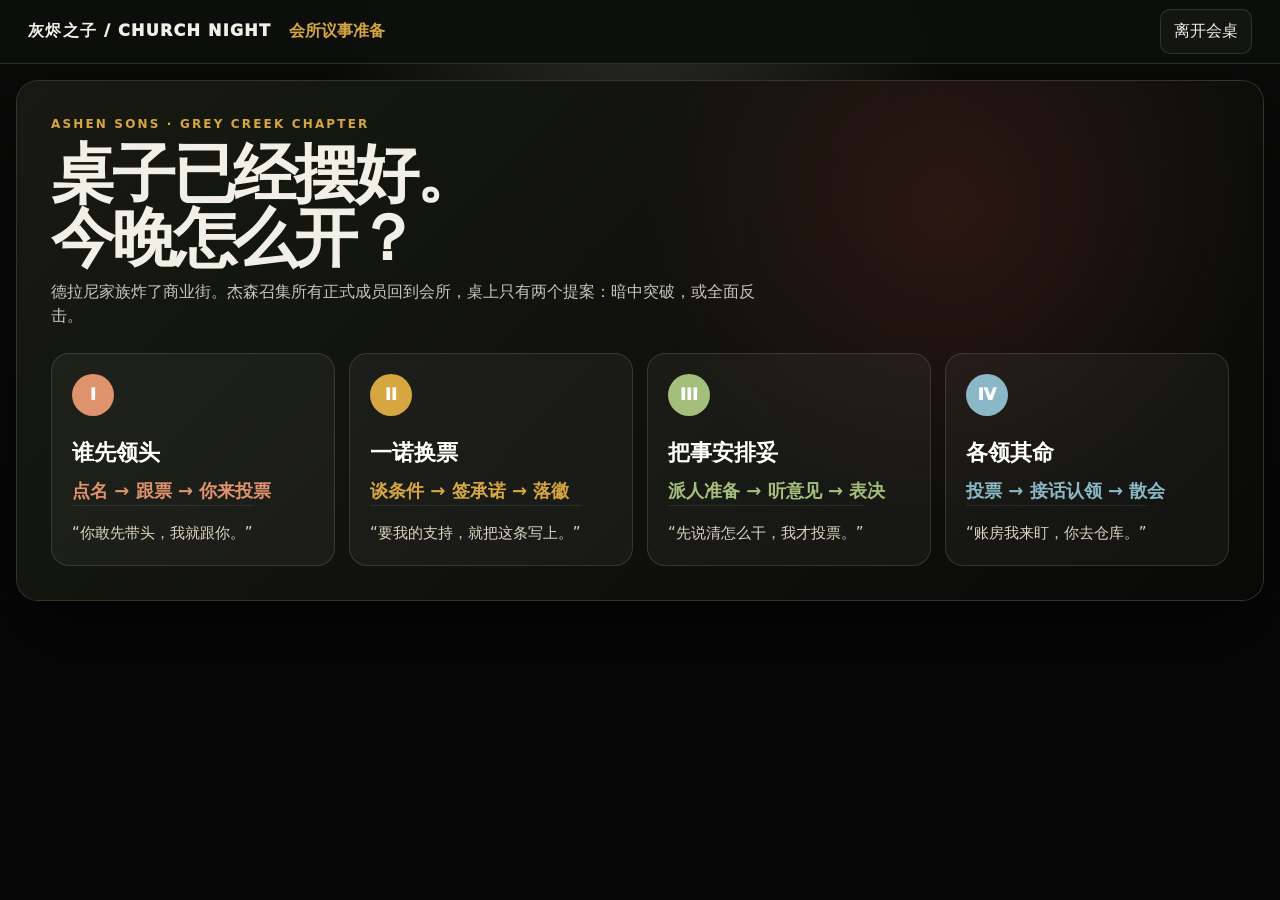
==== playtest/index.html @ 4c7fd43f "feat: council - publish four meeting prototypes with shared task claims" ====
<!doctype html>
<html lang="zh-CN">
<head>
  <meta charset="utf-8">
  <meta name="viewport" content="width=device-width,initial-scale=1">
  <title>灰烬之子 · 会所议事夜</title>
  <meta name="description" content="灰烬之子摩托帮会所议事体验。">
  <link rel="icon" type="image/svg+xml" href="data:image/svg+xml,%3Csvg xmlns='http://www.w3.org/2000/svg' viewBox='0 0 64 64'%3E%3Crect width='64' height='64' rx='14' fill='%2311110f'/%3E%3Cpath d='M14 19h36v8H14zm7 14h22v7H21zm7 12h8v8h-8z' fill='%23d6a641'/%3E%3C/svg%3E">
  <style>
    :root{--bg:#090a09;--panel:#151715;--panel2:#20231f;--line:#ffffff20;--ink:#f2efe6;--muted:#aaa99f;--gold:#d6a641;--red:#b44237;--blue:#3f7791;--purple:#7654c8;--green:#557b56;--paper:#e8deca;--dark:#23251f}
    *{box-sizing:border-box}html,body{height:100%}body{margin:0;background:#060706;color:var(--ink);font:16px/1.55 system-ui,"Microsoft YaHei",sans-serif;overflow:hidden}button{font:inherit}button:focus-visible{outline:3px solid #fff;outline-offset:3px}
    .app{height:100%;display:grid;grid-template-rows:64px 1fr;background:radial-gradient(circle at 50% 20%,#37382c 0,transparent 34%),linear-gradient(#0b0c0a,#050605)}
    header{display:flex;align-items:center;gap:18px;padding:0 28px;border-bottom:1px solid var(--line);background:#0d0f0df5;z-index:5}.brand{font-weight:950;letter-spacing:.08em}.mode-name{color:var(--gold);font-weight:800}.spacer{flex:1}.plain{border:1px solid var(--line);background:#ffffff08;color:var(--ink);padding:9px 13px;border-radius:10px;cursor:pointer}.plain:hover{background:#ffffff12}.keys{font-size:12px;color:var(--muted)}
    main{min-height:0;display:grid;place-items:center;padding:22px}.screen{width:min(1280px,100%);height:min(760px,calc(100vh - 108px));min-height:560px;border:1px solid #ffffff24;border-radius:22px;overflow:hidden;position:relative;background:#11130f;box-shadow:0 30px 90px #000b}
    .menu{height:100%;padding:34px;overflow:auto;background:radial-gradient(circle at 75% 25%,#7a292344,transparent 30%),linear-gradient(135deg,#171912,#090a08)}.menu-head{display:flex;align-items:end;justify-content:space-between;gap:30px;margin-bottom:24px}.eyebrow{color:var(--gold);font-size:12px;font-weight:900;letter-spacing:.18em}.menu h1{font-size:clamp(34px,5vw,68px);line-height:1;margin:8px 0 10px;letter-spacing:-.05em}.menu p{margin:0;color:#c7c4ba;max-width:720px}.source-link{flex:none;color:#ddd3bc;border-bottom:1px solid #ddd3bc;text-decoration:none}
    .mode-grid{display:grid;grid-template-columns:repeat(4,1fr);gap:14px}.mode-card{min-width:0;border:1px solid #ffffff20;background:#ffffff0b;color:#fff;border-radius:18px;padding:20px;text-align:left;cursor:pointer;min-height:310px;display:flex;flex-direction:column;transition:.18s transform,.18s border-color,.18s background}.mode-card:hover{transform:translateY(-5px);border-color:var(--tone);background:#ffffff12}.mode-card .n{width:42px;height:42px;border-radius:50%;display:grid;place-items:center;background:var(--tone);font-weight:950}.mode-card h2{font-size:22px;margin:20px 0 7px}.mode-card .verb{color:var(--tone);font-weight:900;font-size:18px}.mode-card p{font-size:14px;margin:9px 0}.mode-card .ref{margin-top:auto;padding-top:16px;color:#99998f;font-size:12px;border-top:1px solid #ffffff15}.tag{display:inline-block;background:#ffffff12;padding:4px 8px;border-radius:99px;font-size:11px;margin-top:10px}
    .game{height:100%;display:none;position:relative;background:#131511}.game.active{display:grid;grid-template-rows:1fr auto}.stage{position:relative;overflow:hidden;background-image:linear-gradient(#11111133,#080808bb),url("../assets/dobe-council-room-v2-isometric.png");background-size:cover;background-position:center 48%}.stage:before{content:"";position:absolute;inset:0;background:linear-gradient(180deg,#08100fb8 0,transparent 22%,transparent 76%,#080a08aa 100%);pointer-events:none}.room-title{position:absolute;top:22px;left:26px;z-index:4;background:#121511e8;border:1px solid #ffffff27;border-radius:12px;padding:10px 14px;box-shadow:0 8px 24px #0006}.room-title b{display:block;font-size:18px}.room-title small{color:#c8c4b7}.progress{position:absolute;top:30px;right:30px;display:flex;gap:6px;z-index:4}.dot{width:24px;height:4px;border-radius:9px;background:#ffffff55}.dot.on{background:var(--gold)}
    .vote-hud{position:absolute;z-index:4;inset:96px 22px auto;display:flex;justify-content:space-between;pointer-events:none}.vote-side{width:215px;background:#101310e8;border:1px solid #ffffff28;border-radius:13px;padding:11px 13px;box-shadow:0 8px 28px #0006}.vote-side.a{border-left:5px solid var(--red)}.vote-side.b{border-right:5px solid var(--blue);text-align:right}.vote-side b{display:block}.vote-side small{color:#c2beb1}.vote-count{font-size:25px;font-weight:950}.a .vote-count{color:#ec7468}.b .vote-count{color:#75b2cf}
    .portrait{background-image:url("../assets/dobe-council-portraits-v1.png")!important;background-size:400% 200%!important;background-repeat:no-repeat!important;background-color:#292a26!important}.p0{background-position:0% 0%!important}.p1{background-position:33.333% 0%!important}.p2{background-position:66.667% 0%!important}.p3{background-position:100% 0%!important}.p4{background-position:0% 100%!important}.p5{background-position:33.333% 100%!important}.p6{background-position:66.667% 100%!important}.p7{background-position:100% 100%!important}
    .seat-layer{position:absolute;z-index:3;inset:0}.seat{--ring:#e7d6b7;position:absolute;left:var(--x);top:var(--y);transform:translate(-50%,-50%);text-align:center;transition:.28s;filter:drop-shadow(0 4px 5px #000a)}.seat .avatar{width:50px;height:50px;border-radius:50%;margin:auto;border:3px solid var(--ring);box-shadow:inset 0 0 0 1px #fff3}.seat b{display:block;margin-top:3px;background:#111d;color:#fff;border-radius:7px;padding:1px 7px;font-size:11px;white-space:nowrap}.seat-vote{position:absolute;right:-9px;top:-7px;min-width:26px;height:26px;border-radius:50%;display:none;place-items:center;color:#fff;font-weight:950;font-size:12px;border:2px solid #eee;box-shadow:0 4px 10px #000b}.seat.vote-a{--ring:#ed6458}.seat.vote-b{--ring:#61a5c3}.seat.vote-a .seat-vote,.seat.vote-b .seat-vote{display:grid}.seat.vote-a .seat-vote{background:#a83b34}.seat.vote-b .seat-vote{background:#316c87}.seat.swing{--ring:#e2b43f}.seat.player{--ring:#fff}.seat.player .avatar{box-shadow:0 0 0 2px var(--gold)}.seat.active{z-index:9;transform:translate(-50%,-50%) scale(1.12);filter:drop-shadow(0 0 12px var(--gold))}.seat.changed{animation:pulse .55s ease}@keyframes pulse{50%{transform:translate(-50%,-50%) scale(1.25)}}
    .speech-bubble{--tail-x:50%;position:absolute;z-index:8;left:50%;top:22%;transform:translate(-50%,-100%);width:min(360px,34vw);background:#fff;color:#222;border:2px solid #24241f;border-radius:15px;padding:12px 14px;box-shadow:0 10px 28px #0008;transition:.2s left,.2s top;pointer-events:none}.speech-bubble:after{content:"";position:absolute;left:var(--tail-x);bottom:-11px;width:18px;height:18px;background:#fff;border-right:2px solid #24241f;border-bottom:2px solid #24241f;transform:translateX(-50%) rotate(45deg)}.speech-bubble strong{display:flex;align-items:center;color:#9b352d}.speech-bubble p{margin:3px 0 0;font-size:15px;line-height:1.42}.speech-bubble .mini{display:inline-block;width:30px;height:30px;margin-right:7px;border:2px solid #342e25;border-radius:50%;flex:none}
    .dialogue{position:relative;z-index:10;background:#0a0b0af2;border-top:1px solid #ffffff2b;padding:18px 90px 19px 88px;min-height:124px}.dialogue-avatar{position:absolute;left:24px;top:17px;width:52px;height:52px;border-radius:50%;border:3px solid var(--gold)}.speaker{color:var(--gold);font-weight:950;margin-bottom:3px}.line{font-size:18px;min-height:30px;max-width:980px}.continue{position:absolute;right:24px;bottom:18px;border:0;background:var(--gold);color:#171813;font-weight:950;border-radius:10px;padding:10px 18px;cursor:pointer}.continue:hover{filter:brightness(1.12)}
    .ballot-board{position:absolute;z-index:7;left:50%;top:49%;transform:translate(-50%,-50%);width:min(560px,52vw);padding:14px 16px;border:1px solid #c6a96c88;border-radius:16px;background:#11140ff0;box-shadow:0 18px 55px #000b;display:none}.ballot-board.show{display:block}.ballot-title{display:flex;justify-content:space-between;gap:16px;align-items:center;margin-bottom:10px}.ballot-title small{display:block;color:#c7bc9f}.ballot-title b{display:block}.live-score{font-size:26px;font-weight:950;white-space:nowrap}.live-score .sa{color:#ed6458}.live-score .sb{color:#68aac7}.ballot-strip{display:grid;grid-template-columns:repeat(7,1fr);gap:7px}.ballot-token{opacity:.28;text-align:center;transition:.28s}.ballot-token.cast{opacity:1;transform:translateY(-3px)}.ballot-token .face{width:38px;height:38px;border-radius:50%;margin:auto;border:2px solid #8b8a81}.ballot-token.cast.a .face{border-color:#ed6458}.ballot-token.cast.b .face{border-color:#61a5c3}.ballot-token b{display:block;font-size:10px;margin-top:2px}.ballot-token i{display:inline-block;font-style:normal;font-weight:950;font-size:11px;padding:0 6px;border-radius:8px;background:#333}.ballot-token.a i{background:#8d332e}.ballot-token.b i{background:#2d6078}.ballot-note{text-align:center;color:#d7cfbc;font-size:13px;margin-top:8px;min-height:20px}
    .choice-layer{position:absolute;z-index:6;inset:0;display:none;place-items:center;background:#060806ad;backdrop-filter:blur(5px);padding:24px}.choice-layer.show{display:grid}.choice-panel{width:min(920px,100%);background:#171a17;border:1px solid #ffffff28;border-radius:20px;padding:24px;box-shadow:0 30px 80px #000}.choice-panel h2{margin:0;font-size:26px}.choice-panel>p{color:#bbb8ae;margin:6px 0 18px}.choices{display:grid;grid-template-columns:1fr 1fr;gap:12px}.choice{background:#ffffff09;color:#fff;border:1px solid #ffffff20;border-radius:15px;padding:18px;text-align:left;cursor:pointer;min-height:116px}.choice:hover{border-color:var(--tone);background:#ffffff11}.choice b{display:block;color:var(--tone);font-size:20px;margin-bottom:4px}.choice span{font-size:13px;color:#bdb9ae}.choice em{display:block;font-style:normal;font-size:12px;color:#777d75;margin-top:8px}.choice.full{grid-column:1/-1}.ballot{margin:14px 0;display:grid;grid-template-columns:1fr 1fr;gap:10px}.ballot>div{padding:12px;border-radius:12px;background:#ffffff08}.result{display:none}.result.show{display:block}.result h2{font-size:36px;margin:0 0 4px}.result .route{font-size:20px;color:var(--gold);font-weight:900}.result .why{background:#ffffff09;border-left:4px solid var(--gold);padding:13px;margin:16px 0}.actions{display:flex;gap:10px;flex-wrap:wrap}.primary{border:0;background:var(--gold);color:#171813;font-weight:950;padding:12px 18px;border-radius:11px;cursor:pointer}.secondary{border:1px solid #ffffff30;background:transparent;color:#fff;padding:12px 18px;border-radius:11px;cursor:pointer}
    .whisper{position:absolute;z-index:8;right:7%;bottom:24px;width:min(420px,42%);background:#ece3cf;color:#272820;border-radius:14px 14px 2px 14px;padding:15px 17px;box-shadow:0 18px 40px #0008;display:none}.whisper.show{display:block;animation:rise .28s ease}.whisper b{color:#9a312a}.whisper small{display:block;color:#6f6b61;margin-top:4px}@keyframes rise{from{opacity:0;transform:translateY(12px)}}
    .flow-label{position:absolute;z-index:4;left:26px;bottom:18px;color:#fff;background:#101310d8;border-radius:8px;padding:5px 9px;font-size:12px}
    .script-modal{position:absolute;z-index:20;inset:0;background:#000c;display:none;place-items:center;padding:28px}.script-modal.show{display:grid}.script-card{position:relative;background:#fff;color:#222;border-radius:16px;padding:14px;max-width:min(920px,94vw);max-height:88vh}.script-card img{display:block;max-height:80vh}.close{position:absolute;right:-12px;top:-12px;border:0;width:36px;height:36px;border-radius:50%;background:var(--gold);font-weight:950;cursor:pointer}
    @media(max-width:900px){body{overflow:auto}.app{height:auto;min-height:100%}header{padding:0 14px}.keys{display:none}main{padding:10px}.screen{height:auto;min-height:calc(100vh - 84px)}.menu{padding:22px}.menu-head{display:block}.source-link{display:inline-block;margin-top:12px}.mode-grid{grid-template-columns:1fr 1fr}.game.active{min-height:820px}.stage{min-height:650px}.speech-bubble{width:min(320px,48vw)}.dialogue{min-height:150px}.line{font-size:17px}.whisper{right:4%;width:72%;bottom:24px}.choices{grid-template-columns:1fr}.choice.full{grid-column:auto}}
    @media(max-width:560px){.mode-grid{grid-template-columns:1fr}.mode-card{min-height:230px}.mode-name{display:none}.stage{background-position:center}.vote-hud{inset:82px 8px auto}.vote-side{width:145px;padding:8px}.vote-side small{display:none}.seat .avatar{width:38px;height:38px}.seat b{font-size:10px}.speech-bubble{width:70vw}.room-title{left:8px;top:8px}.progress{right:10px;top:18px}.dialogue{padding:15px 68px 15px 66px}.dialogue-avatar{left:12px}.continue{right:10px;bottom:12px}.choice-panel{padding:18px}.choice{min-height:auto}}
  </style>
  <link rel="stylesheet" href="council-v4.css">
  <link rel="stylesheet" href="vote-views.css">
  <link rel="stylesheet" href="council-four.css">
  <link rel="stylesheet" href="council-guide.css">
  <link rel="stylesheet" href="council-readability.css?v=534">
</head>
<body>
<div class="app">
  <header><div class="brand">灰烬之子 / CHURCH NIGHT</div><div class="mode-name" id="headerMode">会所议事准备</div><div class="spacer"></div><span class="keys">Enter / Space 继续 · 点击桌面作出选择</span><button class="plain" id="menuBtn">离开会桌</button></header>
  <main><div class="screen">
    <section class="menu" id="menu">
      <div class="menu-head"><div><div class="eyebrow">ASHEN SONS · GREY CREEK CHAPTER</div><h1>桌子已经摆好。<br>今晚怎么开？</h1><p>德拉尼家族炸了商业街。杰森召集所有正式成员回到会所，桌上只有两个提案：暗中突破，或全面反击。</p></div></div>
      <div class="mode-grid">
        <button class="mode-card" style="--tone:#de936d" data-mode="call"><span class="n">I</span><h2>谁先领头</h2><div class="verb">点名 → 跟票 → 你来投票</div><p>先请谁领队，会带动两位犹豫的兄弟。三票落下之后，你再投自己的票。</p><span class="tag">一条线，两边争四票</span><div class="ref">“你敢先带头，我就跟你。”</div></button>
        <button class="mode-card" style="--tone:#d6a641" data-mode="sway"><span class="n">II</span><h2>一诺换票</h2><div class="verb">谈条件 → 签承诺 → 落徽</div><p>科尔愿意改口，但要你答应镇里不动炸药。不要这一票，也能坚持原来的主张。</p><span class="tag">一张承诺，两边帮徽</span><div class="ref">“要我的支持，就把这条写上。”</div></button>
        <button class="mode-card" style="--tone:#a4be7b" data-mode="amend"><span class="n">III</span><h2>把事安排妥</h2><div class="verb">派人准备 → 听意见 → 表决</div><p>疏散、摸路、接应，只有两组人。每个兄弟在意的事不同，没准备的风险由执行者承担。</p><span class="tag">行动纸与六人的意见</span><div class="ref">“先说清怎么干，我才投票。”</div></button>
        <button class="mode-card" style="--tone:#8bb8c7" data-mode="draft"><span class="n">IV</span><h2>各领其命</h2><div class="verb">投票 → 接话认领 → 散会</div><p>方向定下来，兄弟提出两件差事。你接话认领一件，他接下另一件，各自的名字落在行动纸上。</p><span class="tag">方向大家定，你决定自己做什么</span><div class="ref">“账房我来盯，你去仓库。”</div></button>
      </div>
    </section>

    <section class="game" id="game">
      <div class="stage">
        <div class="room-title"><b>灰烬之子 · 帮派议会</b><small>议题：反击德拉尼家族</small></div><div class="progress" id="progress"></div>
        <div class="vote-hud">
          <div class="vote-side a"><b>暗中突破</b><small>等机会，切断后路</small><div class="vote-count" id="countA">—</div></div>
          <div class="vote-side b"><b>全面反击</b><small>现在出击，正面摧毁</small><div class="vote-count" id="countB">—</div></div>
        </div>
        <div class="seat-layer" id="seatLayer">
          <div class="seat" data-who="杰森" style="--x:51%;--y:23%"><div class="avatar portrait p0"></div><span class="seat-vote"></span><b>杰森 · 会长</b></div>
          <div class="seat" data-who="伊摩" style="--x:39%;--y:39%"><div class="avatar portrait p1"></div><span class="seat-vote"></span><b>伊摩</b></div>
          <div class="seat" data-who="卡莱布" style="--x:35%;--y:53%"><div class="avatar portrait p2"></div><span class="seat-vote"></span><b>卡莱布</b></div>
          <div class="seat" data-who="科尔" style="--x:39%;--y:66%"><div class="avatar portrait p3"></div><span class="seat-vote"></span><b>科尔</b></div>
          <div class="seat" data-who="博姆" style="--x:61%;--y:39%"><div class="avatar portrait p4"></div><span class="seat-vote"></span><b>博姆</b></div>
          <div class="seat" data-who="小八" style="--x:66%;--y:53%"><div class="avatar portrait p5"></div><span class="seat-vote"></span><b>小八</b></div>
          <div class="seat" data-who="瑞秋" style="--x:61%;--y:66%"><div class="avatar portrait p6"></div><span class="seat-vote"></span><b>瑞秋</b></div>
          <div class="seat player" data-who="你" style="--x:50%;--y:79%"><div class="avatar portrait p7"></div><span class="seat-vote"></span><b>你 · 新人</b></div>
        </div>
        <div class="speech-bubble" id="speechBubble"><strong><span class="mini portrait p0" id="bubbleAvatar"></span><span id="bubbleName">杰森</span></strong><p id="bubbleText"></p></div>
        <div class="whisper" id="whisper"><b>杰森</b>：小子，这是你第一次在桌边落徽。选哪边都行——但别藏着。</div>
        <div class="ballot-board" id="ballotBoard"><div class="ballot-title"><div><small>杰森正在逐席点名</small><b id="ballotTurn">唱票开始</b></div><div class="live-score"><span class="sa" id="liveA">0</span> : <span class="sb" id="liveB">0</span></div></div><div class="ballot-strip" id="ballotStrip"></div><div class="ballot-note" id="ballotNote">帮徽还没有落桌。</div></div>
        <div class="flow-label" id="flowLabel"></div>
        <div class="choice-layer" id="choiceLayer"><div class="choice-panel" id="choicePanel"></div></div>
      </div>
      <div class="dialogue"><div class="dialogue-avatar portrait p0" id="dialogueAvatar"></div><div class="speaker" id="speaker">杰森</div><div class="line" id="line"></div><button class="continue" id="continueBtn">继续 ↵</button></div>
    </section>

  </div></main>
</div>
<script src="council-identity.js?v=533"></script>
<script src="council-model.js"></script>
<script src="vote-views-four.js?v=532"></script>
<script src="council-guide.js?v=534"></script>
<script src="council-v4.js?v=534"></script>
</body>
</html>
---- playtest/council-v4.css ----
/* Existing isometric room, leather/wood palette and character atlas retained. */
.mode-grid{grid-template-columns:repeat(3,minmax(0,1fr))}.mode-card .ref{color:#d1cbbd}.mode-card{min-height:290px}
.choice-layer{z-index:11;background:#06080638;backdrop-filter:none;align-items:center;padding:18px}
.choice-panel{max-height:100%;overflow:auto;background:#161b17f5;padding:22px;border-color:#a78c5877}
.panel-open .speech-bubble{visibility:hidden}.panel-open .seat.active{z-index:3}.choice b{color:#e4bd69}.choice span,.choice em{color:#d1cbbd}.choice em{font-size:13px}
.face{display:inline-block;width:42px;height:42px;border-radius:50%;border:2px solid #e4cf9f;flex:none}
.pledges{display:grid;grid-template-columns:repeat(6,1fr);gap:8px;margin:16px 0 8px}.pledge{display:flex;flex-direction:column;align-items:center;gap:3px;border-bottom:3px solid #a84a40;padding:7px 2px;background:#ffffff08}.pledge.b{border-color:#68aac7}.pledge small{font-size:11px;color:#ddd8ca}.pledge em{color:#e6bc60;font-size:11px}
.score-note{color:#e7c37d!important;font-weight:700}.contract{padding:10px 12px;border:1px solid #bd9b52;background:#40371e;color:#f4e5bb!important}.negotiation{display:grid;grid-template-columns:1fr 1fr;gap:20px;align-items:center}.negotiation .face{vertical-align:middle;margin-right:10px}.offer-head{display:flex;align-items:center;gap:12px;margin:12px 0}
.job-folders{display:grid;grid-template-columns:1fr 1fr;gap:18px;margin-top:18px}.folder{color:#282820;background:#e7dcc3;border:2px solid #bda779;padding:22px;text-align:left;cursor:pointer;box-shadow:5px 6px 0 #0005;transform:rotate(-1deg)}.folder:nth-child(2){transform:rotate(1deg)}.folder:hover{background:#f4e9d0;border-color:#f0bb49}.folder h3{font:700 26px Georgia,"Microsoft YaHei",serif;margin:6px 0 12px}.folder small{letter-spacing:.08em}.folder p{font-size:14px;line-height:1.6}.folder dl{display:grid;grid-template-columns:auto 1fr;gap:8px;font-size:13px;border-top:1px solid #99896b;padding-top:10px}.folder dd{margin:0}.folder strong{display:block;margin-top:12px;color:#7b3026}
.radio{padding:10px 0;color:#e1c78e;font-size:14px}.warehouse-map,.street-map,.factory-map,.road-map{position:relative;border:1px solid #b5a27c;background:#d9cbae;color:#252820;margin:10px 0 16px;min-height:170px;padding:15px}
.crates{display:flex;gap:16px;justify-content:center;margin:30px 0 16px}.crate{min-height:70px;flex:1;max-width:170px;background:repeating-linear-gradient(0deg,#9c7045 0 18px,#87603e 18px 20px);color:white;border:3px solid #634a30;cursor:pointer;font-weight:800}.crate:disabled{background:#68735e;color:white;opacity:1}.patrol{background:#8e3026;color:#fff;padding:6px;text-align:center}.patrol.away{background:#3e6548}.safe-zone{text-align:center;border-top:2px dashed #666b54;padding-top:8px}
.street-map{background:repeating-linear-gradient(90deg,#665f50 0 80px,#817863 80px 84px);color:white;height:180px;border-bottom:20px solid #373e36}.tracker,.target{position:absolute;top:35px;background:#325b62;border:2px solid #e4d0a6;border-radius:50%;width:48px;height:48px;display:grid;place-items:center;left:12%;font-size:13px}.target{background:#8d473a}.distance{position:absolute;bottom:12px;left:0;right:0;text-align:center;font-size:28px;font-weight:900}
.road-map{display:grid;grid-template-columns:repeat(3,1fr);gap:10px;background:#242823}.lane{display:flex;flex-direction:column;justify-content:space-between;min-height:170px;padding:16px 6px;background:#484c42;border:2px dashed #ccb985;color:#fff;cursor:pointer}.lane span{background:#75372d;padding:6px}.lane.open span{background:#3f6950}.lane b{font-size:22px}.lane:hover{outline:2px solid #e6c56f}
.factory-map{display:flex;flex-direction:column;justify-content:space-between;gap:45px;background:#777361}.enemy{align-self:center;background:#3f6850;padding:10px 24px;color:white;font-weight:800}.enemy.firing{background:#933a2a}.barricade{padding:14px;background:repeating-linear-gradient(45deg,#494c41 0 12px,#565b49 12px 24px);color:#fff;text-align:center}.report-ledger{display:grid;grid-template-columns:auto 1fr;gap:10px;padding:18px;margin:18px 0;background:#e8ddc4;color:#292c24}.report-ledger b{justify-self:end}
.in-action .seat-layer,.in-action .vote-hud,.in-action .speech-bubble,.in-action .room-title{visibility:hidden}.in-action .choice-layer{background:#0b0d09aa}.actions button{min-height:44px}button:disabled{opacity:.5;cursor:not-allowed}.dialogue{padding-bottom:24px}.dialogue [hidden]{display:none}
@media(max-width:900px){.screen{height:auto}.mode-grid{grid-template-columns:1fr}.mode-card{min-height:190px}.game.active{min-height:860px;grid-template-rows:minmax(650px,1fr) auto}.choice-panel{padding:16px}.stage{min-height:650px}.negotiation{grid-template-columns:1fr;gap:10px}.pledges{gap:4px}.face{width:34px;height:34px}.job-folders{gap:10px}.folder{padding:14px}.folder h3{font-size:21px}.line{font-size:16px}}
@media(max-width:560px){.job-folders{grid-template-columns:1fr}.folder{transform:none!important}.folder h3{margin:0;font-size:21px}.folder p{margin:6px 0}.folder dl{margin:6px 0}.choice-panel h2{font-size:22px}.choice-layer{padding:8px}.pledges{grid-template-columns:repeat(3,1fr)}.pledge .face{width:30px;height:30px}.pledge{padding:3px}.choice{padding:12px}.negotiation .actions{flex-direction:column}.dialogue{min-height:150px;padding-right:14px;padding-bottom:56px}.street-map,.factory-map,.warehouse-map{min-height:160px}.screen{border-radius:12px}.report-ledger{grid-template-columns:1fr}.report-ledger b{justify-self:start}}
.in-action .seat-layer{display:none}
@media(prefers-reduced-motion:reduce){*,*:before,*:after{animation:none!important;transition:none!important}}
---- playtest/vote-views.css ----
/* Scene and interaction occupy separate grid rows: no modal over the room. */
body{overflow:auto}.app{height:auto;min-height:100vh}main{align-items:start;padding:16px}.screen{height:auto;min-height:0;width:min(1320px,100%)}
.game.active{display:grid;grid-template-rows:auto auto auto auto auto;min-height:0}
.stage{height:clamp(360px,49vh,540px);min-height:0;background-image:linear-gradient(#11111108,#08080828),url('../assets/dobe-council-room-v2-isometric.png');background-position:center 48%}
.stage:before{background:linear-gradient(180deg,#08100f44,transparent 16%,transparent 90%,#080a0833)}
.vote-hud,.ballot-board,.ballot-board.show,.flow-label{display:none}
.room-title{top:12px;left:14px;padding:6px 10px}.room-title b{font-size:15px}.room-title small{font-size:11px}
.vote-view-toolbar{display:flex;align-items:center;gap:8px;padding:10px 16px;background:#171b16;border-bottom:1px solid #c3ae7140;flex-wrap:wrap}
.vote-view-toolbar>span{font-size:12px;color:#d2c6ab;margin-right:8px}.vote-view-toolbar button{border:1px solid #776b4f;background:#242820;color:#e9e1cf;padding:7px 15px;border-radius:5px;cursor:pointer;font-size:13px;min-height:36px}
.vote-view-toolbar button[aria-pressed=true]{background:#d6a641;color:#171b16;border-color:#e6bd62;font-weight:800}
header .plain{white-space:nowrap;flex-shrink:0}
.vote-view{padding:10px 22px 12px;background:#171c17;border-top:1px solid #b3a17b50;min-height:84px}
.view-caption{display:flex;justify-content:space-between;align-items:center;gap:12px;font-size:14px}.view-caption>span{text-align:center;color:#c9c0ad;font-size:12px}.view-caption strong b{font-size:24px}.red{color:#f08c79}.blue{color:#8bc4dd}
.contest-track{height:13px;margin:12px 10px 8px;position:relative;background:repeating-linear-gradient(90deg,transparent 0 calc(7.1428% - 1px),#ded4ad55 calc(7.1428% - 1px) 7.1428%);border:1px solid #a39a7c;display:flex}
.track-a,.track-b{width:50%;background:#b44b3638}.track-b{background:#4d8ca138}.center-tick{position:absolute;left:50%;top:-5px;height:21px;border-left:2px solid #f1e4c3}
.advantage{position:absolute;height:100%;background:#528da8;transition:left .35s,width .35s}.advantage.a{background:#c96850}.contest-marker{position:absolute;top:50%;transform:translate(-50%,-50%);font-size:24px;line-height:1;color:#ffe6a1;text-shadow:0 1px 3px #000;transition:left .35s}
.line-key{display:flex;justify-content:space-between;font-size:11px;color:#c9c0ad}.line-key span:nth-child(2){color:#f2d393}
.split-trays{display:grid;grid-template-columns:1fr 1fr;gap:20px;margin-top:5px}.tray{display:flex;align-items:center;justify-content:flex-start;gap:12px;min-height:55px;border-bottom:2px solid #c96850}.tray.b{justify-content:flex-end;border-color:#528da8}.tray small{color:#b7af9d}.view-badge{display:flex;align-items:center;gap:5px;font-size:11px;animation:badge-land .3s ease-out}.view-badge i{display:block;width:32px;height:32px;border-radius:50%;border:2px solid #e18d73}.view-badge.b i{border-color:#8cc8e4}.seat-guide{margin:8px 0 0;font-size:12px;color:#d3c9b4}
.seat.view-a{--ring:#ef8068}.seat.view-b{--ring:#85c2df}.seat.view-a .seat-vote,.seat.view-b .seat-vote{display:grid;background:#a74c39}.seat.view-b .seat-vote{background:#3d7189}.seat.view-forecast .seat-vote{border-style:dashed}
[data-vote-view=seats] .seat .seat-vote{right:-19px;top:5px;min-width:35px;height:35px;font-size:16px;box-shadow:0 0 0 4px #1119}
.dialogue{min-height:86px;padding:12px 140px 14px 80px;z-index:auto}.dialogue-avatar{width:44px;height:44px;left:22px;top:12px}.line{font-size:15px}.speaker{font-size:13px}.continue{bottom:18px}
.choice-layer,.choice-layer.show{position:relative;inset:auto;z-index:auto;background:none;backdrop-filter:none;padding:0;display:none}.choice-layer.show{display:block}
.choice-panel{width:100%;max-height:none;overflow:visible;border:0;border-top:1px solid #c3ae7140;border-radius:0;padding:15px 22px 20px;background:#20251e;box-shadow:none}
.choice-panel h2{font-size:20px}.choice-panel>p{font-size:13px;margin:5px 0 10px}.choice{padding:12px 15px;min-height:78px;border-radius:8px}.choice b{font-size:17px}.choice em{font-size:12px;margin-top:5px}.choice span{font-size:13px}
.panel-open .speech-bubble{visibility:visible}.speech-bubble{width:min(320px,32vw);padding:8px 11px}.speech-bubble p{font-size:13px}.speech-bubble .mini{width:24px;height:24px}.speech-bubble strong{font-size:12px}.panel-open .seat.active{z-index:9}
.pledges{display:none}.score-note{margin:5px 0!important;font-size:12px}.negotiation{gap:14px}.negotiation p{margin:5px 0;font-size:13px}.offer-head{margin:8px 0}.offer-head p{font-size:14px}.contract{font-size:13px;padding:7px 10px}.job-folders{margin-top:10px}.folder{transform:none!important;padding:13px 18px;box-shadow:none}.folder h3{font-size:21px;margin:3px 0}.folder p{margin:5px 0}.folder dl{padding-top:6px;margin:6px 0}.folder strong{margin-top:6px}.report-ledger{grid-template-columns:auto 1fr auto 1fr;margin:10px 0;padding:12px;font-size:13px}
.contest-marker{animation:marker-slide .4s ease-out}.view-badge{animation:none}.view-badge:last-child{animation:badge-land .3s ease-out}
@keyframes marker-slide{from{left:var(--from)}}
@keyframes badge-land{from{opacity:.3;transform:translateY(-8px)}to{opacity:1;transform:translateY(0)}}
@media(max-width:700px){main{padding:8px}.stage{height:410px}.game.active{min-height:0}.vote-view{padding:8px 12px}.view-caption{gap:6px;font-size:12px}.view-caption strong b{font-size:20px}.view-caption>span{max-width:42%;font-size:10px}.view-badge{flex-direction:column;gap:2px}.tray{gap:8px}.split-trays{gap:12px}.choice-panel{padding:13px}.choices{grid-template-columns:1fr 1fr}.choice{padding:10px}.choice b{font-size:15px}.choice em{display:none}.dialogue{min-height:100px;padding:12px 14px 45px 66px}.dialogue-avatar{left:12px}.continue{padding:6px 14px;bottom:8px}.job-folders{grid-template-columns:1fr 1fr}.folder{padding:10px}.folder dl{grid-template-columns:1fr;gap:2px}.report-ledger{grid-template-columns:auto 1fr}.report-ledger b{justify-self:end}.speech-bubble{width:min(250px,66vw)}.room-title b{font-size:13px}.line-key{font-size:9px}.seat .avatar{width:38px;height:38px}.negotiation{grid-template-columns:1fr}.negotiation .actions{flex-direction:row}.vote-view-toolbar{padding:8px;gap:5px}.vote-view-toolbar button{padding:6px 10px}.folder p{font-size:12px}}
@media(max-width:700px){header .brand{font-size:13px}.vote-view-toolbar button{min-height:44px}}
@media(prefers-reduced-motion:reduce){.contest-marker,.advantage,.view-badge{animation:none;transition:none}}
---- playtest/council-four.css ----
/* Scene and decisions always occupy separate rows. */
/* IV: dialogue replies are the task choice, not a separate drafting minigame. */
.duty-papers{display:grid;grid-template-columns:1fr 1fr;gap:14px;margin-top:12px}.duty-paper{background:#e5d8b9;color:#292a22;padding:13px 18px;border:2px solid #aa9b77;box-shadow:2px 3px 0 #0003}.duty-paper.yours{border-color:#edc666}.duty-paper small{font-size:12px;color:#57543e}.duty-paper h3{font-size:21px;margin:3px 0}.duty-paper p{font-size:13px;margin:6px 0 11px}.duty-signature{display:flex;align-items:center;gap:8px;border-top:1px solid #8c815b;padding-top:8px;min-height:43px}.duty-signature i{width:32px;height:32px;border-radius:50%;flex:none;border:2px solid #8b7542}.duty-signature b{font-size:14px}.duty-signature>span:last-child{margin-left:auto;font-size:12px;color:#59563e}.unsigned-mark{font-size:23px}.duty-replies{display:grid;gap:10px;margin-top:10px}.duty-reply{border:1px solid #8f916f;background:#303c30;color:#f3eedb;text-align:left;padding:13px 18px;cursor:pointer;min-height:64px}.duty-reply:hover{border-color:#e5c877;background:#3d4b39}.duty-reply b{display:block;font-size:17px;font-weight:600}.duty-reply span{display:block;font-size:12px;color:#d5cfb8;margin-top:3px}
@media(max-width:600px){.duty-papers{gap:8px}.duty-paper{padding:10px}.duty-paper h3{font-size:18px}.duty-paper p{font-size:12px;min-height:38px}.duty-signature{gap:5px;flex-wrap:wrap}.duty-signature b{font-size:12px}.duty-signature>span:last-child{font-size:10px}.duty-reply{padding:12px}.duty-reply b{font-size:15px}}
.mode-grid{grid-template-columns:repeat(4,minmax(0,1fr))}.mode-card{min-height:275px}.mode-card .ref{color:#c4c1b6}.mode-card p{color:#e1dfd6}
.vote-view-toolbar{min-height:44px;padding:8px 20px;gap:14px}.vote-view-toolbar b{color:#f0cc77}.vote-view-toolbar span{font-size:12px;margin:0}.vote-view-toolbar small{margin-left:auto;color:#d3c6a7;font-size:11px}
.view-caption small{font-size:11px;margin:0 4px}.view-caption{min-height:44px}.vote-view{padding:10px 22px 14px}.vote-view[data-phase=forecast]{border-top:2px dashed #bba267}.vote-view[data-phase=forecast] .vote-chip{border-bottom:1px dashed #fff8}
.majority-track{position:relative;display:grid;grid-template-columns:repeat(7,minmax(0,1fr));gap:3px;margin:12px 0 8px;border:1px solid #8a8066;padding:4px;background:#090d0b}.vote-cell{min-height:66px;display:grid;place-items:center;background:#3c342a;border-bottom:3px solid #d0735b}.vote-cell.b{background:#223e49;border-color:#79bfd9}.vote-cell.pending{background:repeating-linear-gradient(135deg,#ffffff04 0 7px,#ffffff08 7px 8px);border-color:#555a51;color:#c7c4b5;font-size:12px}.majority-gate{position:absolute;left:calc(100% * 3 / 7);right:calc(100% * 3 / 7);inset-block:0;border:2px solid #f7d485;pointer-events:none}
.vote-chip{display:inline-flex;align-items:center;gap:6px;font-size:12px}.vote-chip i,.roll-person i,.opinion i,.pledge-signature>i{display:block;width:38px;height:38px;flex:none;border-radius:50%;border:2px solid #d5bc8b}.vote-chip.a i{border-color:#f58c75}.vote-chip.b i{border-color:#8dd0ec}.cast-order{display:flex;gap:16px;flex-wrap:wrap;font-size:11px;color:#cbc7b6;margin-top:10px}.line-key b{color:#f7d485;font-weight:500}
.pledge-document{background:#e5d8b9;color:#292a22;padding:10px 18px;margin:7px 0;border-left:5px solid #b69349;box-shadow:2px 3px 0 #0003;transform:rotate(-.3deg)}.pledge-signature{display:flex;gap:12px;align-items:center}.pledge-signature div{display:grid}.pledge-signature span{font-size:12px;color:#484b3e}.signature{margin-left:auto;color:#714737;font-size:21px}.pledge-document p{font-size:13px;margin:7px 0 0}.contract-trays{display:grid;grid-template-columns:1fr 1fr;gap:20px;margin-top:10px}.contract-trays>div>div{display:flex;gap:16px;min-height:42px;flex-wrap:wrap}.contract-trays>div:last-child{border-left:1px solid #fff2;padding-left:20px}.contract-trays small{display:block;margin-bottom:4px}
.prep-summary{display:flex;gap:8px;margin:8px 0}.prep-summary span{font-size:12px;padding:4px 10px;border:1px dashed #6e7867;color:#c8c8bd}.prep-summary .ready{background:#416348;color:#eefbe7;border-style:solid;border-color:#8eaa79}.opinion-grid{display:grid;grid-template-columns:repeat(3,minmax(0,1fr));gap:6px}.opinion{display:flex;gap:9px;align-items:center;padding:7px 9px;background:#202d24;border-left:3px solid #dd8c6c}.opinion.b{background:#20313a;border-color:#7eb9d0}.opinion.pending{border-color:#686e63}.opinion div{display:grid;min-width:0}.opinion b{font-size:12px}.opinion span{font-size:11px;color:#e0ded0}.prep-options,.draft-options{display:grid;grid-template-columns:repeat(3,minmax(0,1fr));gap:12px;margin:10px 0}.prep{padding:12px;border:1px solid #798571;background:#273027;color:#f0efdc;text-align:left;cursor:pointer;border-radius:5px}.prep b,.prep span{display:block}.prep span{font-size:12px;margin-top:4px}.prep.selected{background:#486045;border:2px solid #d4db9a}button:disabled{opacity:.45;cursor:not-allowed}.choice b{color:#f3d295}.choice em{color:#d9c29a}.choice .face{float:left;margin-right:12px;width:46px;height:46px;border-radius:50%;display:block}
.rollcall{display:grid;grid-template-columns:repeat(7,minmax(0,1fr));gap:6px;margin-top:8px}.roll-person{display:flex;align-items:center;flex-direction:column;gap:4px;border:1px solid #847b65;padding:8px 3px;border-radius:40px 40px 6px 6px;background:#2c2c23}.roll-person.b{border-color:#77b4cc;background:#1f3540}.roll-person.a{border-color:#db8e75;background:#392c24}.roll-person.pending{opacity:.65}.roll-person b{font-size:12px}.roll-person span{font-size:10px;color:#e4dbbd}.assignment-board{display:grid;grid-template-columns:1fr 1fr;gap:10px;margin-top:12px}.assignment-board>div{display:grid;padding:8px 14px;background:#e4d6b7;color:#252820;border-left:5px solid #dcc782}.assignment-board small{font-size:11px}.assignment-board span{font-size:12px}.assignment-board .claimed{background:#bdb9a6;border-color:#667559}.draft-paper,.draft-person{display:flex;flex-direction:column;align-items:start;gap:6px;background:#e4d6b7;color:#292a20;border:1px solid #c4b392;border-radius:2px;padding:15px;cursor:pointer;box-shadow:3px 4px 0 #0003;text-align:left}.draft-paper b{font-size:20px}.draft-paper small,.draft-paper span,.draft-person span{font-size:12px}.draft-person{background:#2d382d;color:#efedda}.draft-person .face{width:56px;height:56px;display:block;border-radius:50%;border:2px solid #c5b591}.draft-paper:hover,.draft-person:hover{outline:2px solid #eac96d}.report-ledger b{overflow-wrap:anywhere}.choice-panel p .face{width:32px;height:32px;display:inline-block;vertical-align:middle;border-radius:50%}
@media(min-width:1100px){.stage{height:clamp(340px,44vh,480px)}}
@media(max-width:900px){.mode-grid{grid-template-columns:1fr 1fr}.mode-card{min-height:260px}.vote-chip{flex-direction:column;font-size:10px}.contract-trays .vote-chip{flex-direction:row}.vote-view-toolbar small{margin-left:0}}
@media(max-width:600px){.mode-grid{grid-template-columns:1fr}.vote-view{padding:8px 10px}.vote-view-toolbar{gap:3px;padding:8px 12px}.vote-view-toolbar>b{width:100%}.stage{height:390px}.majority-track{gap:2px;padding:2px}.vote-cell{min-height:66px}.vote-chip i,.roll-person i{width:29px;height:29px}.line-key{gap:7px}.line-key>*{flex:1;text-align:center}.cast-order{gap:8px}.opinion-grid{grid-template-columns:1fr 1fr}.opinion{padding:6px;gap:5px}.opinion i{width:29px;height:29px}.opinion span{font-size:10px}.prep-options,.draft-options{grid-template-columns:1fr}.prep-summary{gap:4px}.prep-summary span{padding:4px;font-size:10px}.rollcall{gap:3px}.roll-person{padding:5px 0}.roll-person b{font-size:10px}.roll-person span{font-size:9px}.contract-trays{gap:10px}.contract-trays>div>div{gap:7px}.contract-trays>div:last-child{padding-left:10px}.pledge-document{padding:9px}.signature{font-size:17px}.choice .face{float:none;margin-bottom:6px}.assignment-board>div{padding:8px}.assignment-board b{font-size:13px}.view-caption>span{max-width:40%}.choice em{display:block}.choice-panel h2{font-size:18px}}
---- playtest/council-guide.css ----
/* Leather chapter patch + stamped lettering; never over the room. */
.vote-view-toolbar.chapter-guide{display:block;padding:0;background:#201f1a;color:#eae3cf}
.chapter-trail{display:flex;gap:22px;list-style:none;padding:8px 22px;margin:0;background:#121713;border-bottom:1px solid #796e5055}
.chapter-trail li{display:flex;align-items:center;gap:6px;color:#a29f90;font-size:12px;white-space:nowrap}.chapter-trail li.now{color:#f2cb7c;font-weight:800}.chapter-trail li.past{color:#c0c6b1}.chapter-trail li span{font-size:11px;border:1px solid #666855;border-radius:50%;width:20px;height:20px;display:grid;place-items:center}.chapter-trail li.now span{background:#e7c071;color:#242418;border-color:#e7c071}
.chapter-content{display:grid;grid-template-columns:255px 1fr;align-items:center;gap:25px;padding:13px 24px;min-height:118px;overflow:hidden}
.chapter-art{position:relative;border-right:1px solid #bba97566;padding-right:20px;transform-origin:center}.chapter-art small{display:block;font-size:10px;letter-spacing:2px;color:#c6b894}.chapter-art h2{font-family:KaiTi,STKaiti,"Microsoft YaHei",serif;font-size:34px;font-weight:900;line-height:1.15;letter-spacing:2px;color:#f3ddb0;margin:5px 0 8px;text-shadow:2px 2px #0008}.chapter-art b{display:inline-block;border:1px solid #bca56c;color:#e4c88c;font-size:11px;letter-spacing:2px;padding:2px 6px;transform:rotate(-2deg)}
.chapter-instruction p{font-size:14px;line-height:1.7;margin:0 0 6px;color:#e5dfcc}.chapter-instruction strong{display:block;color:#f6d58f;font-size:14px;line-height:1.5;font-weight:600}.chapter-instruction strong:before{content:'你现在要做的：';color:#b6bea6;font-size:12px}
.chapter-impact{animation:chapter-stamp .65s cubic-bezier(.16,1,.3,1)}@keyframes chapter-stamp{0%{opacity:0;transform:scale(1.15) rotate(-4deg)}45%{opacity:1;transform:scale(.98) rotate(1deg)}100%{transform:scale(1) rotate(0)}}
.chapter-guide[data-chapter=ballot] .chapter-art b,.chapter-guide[data-chapter=vote] .chapter-art b{background:#e6bf71;color:#242318}.chapter-guide[data-chapter=verdict] .chapter-art b,.chapter-guide[data-chapter=end] .chapter-art b{border:2px solid #bbaa78}
.panel-chapter{display:block;color:#d3c291;font-size:12px;margin-bottom:6px}.panel-chapter:before{content:'现在 · '}
.thought-caption{display:flex;align-items:center;gap:18px;border-bottom:1px dashed #a79d7755;padding:5px 0 10px}.thought-caption strong{font-size:16px;color:#e6dcc2}.thought-caption span{font-size:12px;color:#c0c3b2}.thought-caption b{margin-left:auto;color:#dac88f;border:1px dashed #a09675;padding:4px 9px;font-size:12px;white-space:nowrap}
.thought-list{display:grid;grid-template-columns:repeat(3,minmax(0,1fr));gap:10px;margin-top:10px}.thought-person{display:flex;gap:9px;padding:8px;background:#ffffff05;border:1px dashed #a0957055;align-items:center}.thought-person i{width:35px;height:35px;border-radius:50%;flex:none;border:1px solid #a99d7c}.thought-person div{min-width:0}.thought-person b{font-size:12px;color:#e1d5b9;display:block}.thought-person p{font-size:12px;line-height:1.5;color:#cad0bd;margin:3px 0 0}.thought-person small{font-size:10px;color:#e7c984}
.vote-view[data-phase=forecast] .opinion{background:#ffffff05;border:1px dashed #a0957055}.vote-view[data-phase=forecast] .opinion b{color:#e3d6b7}.seat.view-forecast .seat-vote{display:none}.seat.view-forecast .avatar{border-color:#a79e7b!important;box-shadow:none!important}
.vote-view[data-phase=idle]{display:none}.score-note{font-size:13px;color:#d7d2bf}.vote-view[data-phase=forecast]{border-top:1px solid #796f55}
@media(max-width:650px){.chapter-trail{gap:9px;padding:8px 10px;justify-content:space-between}.chapter-trail li{font-size:10px;gap:3px}.chapter-trail li span{width:16px;height:16px;font-size:9px}.chapter-content{grid-template-columns:1fr;gap:9px;padding:12px;min-height:0}.chapter-art{display:flex;gap:10px;align-items:center;border:0;padding:0;flex-wrap:wrap}.chapter-art small{display:none}.chapter-art h2{font-size:27px;margin:0}.chapter-art b{font-size:10px}.chapter-instruction p,.chapter-instruction strong{font-size:12px}.thought-caption{gap:8px;flex-wrap:wrap}.thought-caption strong{font-size:14px}.thought-caption span{font-size:11px}.thought-caption b{margin-left:0}.thought-list{grid-template-columns:1fr 1fr;gap:6px}.thought-person{padding:6px;gap:6px}.thought-person p{font-size:11px}.thought-person i{width:29px;height:29px}}
@media(prefers-reduced-motion:reduce){.chapter-impact{animation:none}}
---- playtest/council-readability.css ----
/* v5.3: rank is cloth, stance is a separate mark, actionable objects carry instructions. */
.game[data-chapter=claim] #voteView,.game[data-chapter=end] #voteView{display:none!important}
.final-assignments{margin-bottom:16px}.claim-stamp{color:#635230;border:2px double #8c7746;transform:rotate(-5deg);padding:4px 7px;white-space:nowrap;font-size:12px}.awaiting .claim-stamp{border:1px dashed #928568;color:#766b52;transform:none}.peer-paper.claimed .duty-signature{animation:claim-arrival .55s ease-out}.final-assignments .member-id{margin:0}.final-assignments .duty-signature{justify-content:space-between}
@keyframes claim-arrival{from{opacity:0;transform:translateY(-14px)}to{opacity:1;transform:translateY(0)}}
@media(prefers-reduced-motion:reduce){.peer-paper.claimed .duty-signature{animation:none}}
.rank-patch{display:inline-flex!important;align-items:center;justify-content:center;background:#272921!important;color:#e7d6ad!important;border:1px dashed #b6a477;border-radius:2px;padding:3px 7px;font:700 12px/1.2 "Microsoft YaHei",sans-serif;letter-spacing:1px;white-space:nowrap;box-shadow:0 0 0 2px #171913}
.identity-label{display:inline-flex!important;flex-direction:column;align-items:flex-start;gap:4px;min-width:0}
.member-name{display:block;color:#bbb9aa;font:400 11px/1.2 "Microsoft YaHei",sans-serif;letter-spacing:0}
.member-id{display:flex!important;align-items:center;gap:10px;margin:3px 0 8px}.member-id .face{float:none!important;display:block;width:42px;height:42px;border-radius:50%;flex:none;margin:0!important}
.seat>b{background:transparent!important;padding:3px 0!important}.seat .identity-label{align-items:center;gap:2px}.seat .rank-patch{font-size:10px;padding:2px 4px}.seat .member-name{color:#fff;background:#151712e8;padding:2px 4px;font-size:10px}
.speech-bubble .identity-label{flex-direction:row;align-items:center;gap:10px}.speech-bubble .member-name{color:#514f43}.speech-bubble p{font-size:14px}
.vote-view-toolbar.chapter-guide{display:flex;align-items:center;justify-content:space-between;gap:10px;padding:8px 16px;min-height:64px}
.chapter-trail{padding:0;border:0;background:none;gap:15px}.chapter-art{display:flex;align-items:center;gap:12px;padding:0;border:0}.chapter-art h2{font-size:24px;margin:0}.chapter-art b{font-size:10px}.chapter-art small{display:none}
.dialogue{min-height:52px!important;padding:8px 120px 8px 18px!important;display:flex;align-items:center;background:#141811!important}.dialogue-avatar,#speaker,#line{display:none!important}.continue{position:static;margin-left:auto;min-height:40px;padding:8px 22px}.dialogue:has(.continue[hidden]){display:none}
.keys,.mode-card>p,.mode-card .tag{display:none}.mode-card{min-height:210px!important}.mode-card .ref{font-size:15px;color:#ddd5c3}
.choice-panel{padding:16px 22px!important}.choice-panel h2{font-size:21px;margin-bottom:14px}.choice{min-height:100px}.choice .member-id .identity-label .rank-patch{color:#e7d6ad}.choice .member-name{color:#c8c5b8}.choice b{font-size:18px}.choice:focus-visible,.prep:focus-visible,.folder:focus-visible,.duty-reply:focus-visible{outline:3px solid #f5d67f;outline-offset:4px}
.followers{display:flex;align-items:center;gap:14px;margin:0 0 10px;color:#d7cfb6}.followers>.member-id{padding:6px 12px;border:1px dashed #756e56}.join-arrow{font-size:30px}.leader-choice:hover .member-id{transform:translateY(-3px)}
.crew-slots{display:grid;grid-template-columns:1fr 1fr;gap:12px;margin:10px 0 16px}.crew-slot{display:flex;align-items:center;gap:18px;min-height:62px;padding:12px;border:2px dashed #77755f;color:#b9b9a4}.crew-slot.filled{border-style:solid;background:#34452b;color:#e0e8c8}.crew-slot.filled:after{content:'✓';margin-left:auto;font-size:25px}.prep em{display:block;font-style:normal;margin-top:10px;color:#e7ce86}.prep.selected{box-shadow:inset 0 0 0 2px #b4cf91}.prep:disabled{opacity:.4}
.your-token{display:flex;align-items:center;justify-content:center;gap:12px;margin:0 0 10px}.ballot-emblem{width:43px;height:43px;display:grid;place-items:center;clip-path:polygon(15% 0,85% 0,100% 65%,50% 100%,0 65%);background:#e9cf8f;color:#29261b;font-size:24px;font-weight:900}.ballot-choices .choice{display:grid;grid-template-columns:50px 1fr;align-items:center;gap:4px 16px}.ballot-choices .choice>span:last-child{grid-column:2}.token-socket{grid-row:1/3;border:2px dashed currentColor;border-radius:50%;width:46px;height:46px;display:grid;place-items:center;font-size:30px!important}.ballot-choices #voteA{color:#e1a192;border-color:#aa6d5f}.ballot-choices #voteB{color:#9bc9d6;border-color:#5e8b98}.ballot-choices .choice:hover .token-socket{background:#dfc488;color:#282719;border-style:solid;transform:scale(1.12)}
.thought-list{grid-template-columns:repeat(6,minmax(0,1fr));gap:8px}.thought-person{align-items:flex-start;min-width:0;flex-direction:column;padding:10px}.thought-person>div{display:flex;flex-direction:column;gap:6px}.stance{border-left:3px solid;padding-left:6px;font-size:12px}.stance.a{color:#e7ae97}.stance.b{color:#9fc5d5}.thought-person.changed{animation:identity-change .6s ease;border-color:#e0c486}.thought-person small{color:#c9caba;font-size:11px}.thought-person .rank-patch{font-size:10px;letter-spacing:0}.thought-person .member-name{font-size:10px}.thought-caption{padding:0 0 6px}.thought-caption strong{font-size:13px}.vote-view .rank-patch{font-size:10px;letter-spacing:0}.vote-chip{gap:7px}.vote-chip .identity-label{align-items:center}.cast-order{display:none}.line-key span{visibility:hidden}.line-key b{font-size:12px}
.decision-seal{display:inline-block;transform:rotate(-5deg);border:3px double #c4b783;color:#e6d9a5;padding:6px 18px;font-weight:900;letter-spacing:4px;margin-bottom:10px}
.claim-paper{background:#dcd2b5;color:#252b23;padding:18px 24px;border:1px solid #a99b75;max-width:620px;margin-bottom:16px;box-shadow:4px 5px #080c0855}.claim-signature{display:flex;align-items:center;gap:25px;border-top:1px dashed #817961;padding-top:10px}.claim-signature>strong{border:1px dashed #817961;padding:10px 24px;color:#645a42}.claim-paper .member-name{color:#383d31}.folder .unsigned-mark{border-top:1px dashed #8e8466;padding:12px 0;font-size:14px!important}.folder:hover{transform:translateY(-5px);box-shadow:0 7px 15px #0005}.duty-paper.yours{box-shadow:inset 0 0 0 2px #bba26a}.report-ledger{border-top:3px double #b7a470;padding-top:12px}
@keyframes identity-change{50%{background:#74653a;transform:translateY(-3px)}}
.game[data-chapter=jobs] #voteView,.game:not([data-vote-view=draft])[data-chapter=confirm] #voteView,.game:not([data-vote-view=draft])[data-chapter=end] #voteView{display:none}
.game[data-chapter=duty] .view-caption,.game[data-chapter=dutyReply] .view-caption,.game[data-vote-view=draft][data-chapter=confirm] .view-caption,.game[data-vote-view=draft][data-chapter=end] .view-caption{display:none}
.duty-paper .member-name{color:#4c4a3b}.roll-person .identity-label{align-items:center}
@media(max-width:850px){.chapter-guide .chapter-art{display:none}.thought-list{grid-template-columns:repeat(3,minmax(0,1fr))}.chapter-trail{width:100%;justify-content:space-between;gap:5px}.followers{flex-wrap:wrap}.vote-chip .rank-patch{font-size:8px;padding:2px;letter-spacing:0}.vote-chip .member-name{font-size:9px}}
@media(max-width:560px){.vote-view-toolbar.chapter-guide{min-height:42px;padding:8px}.chapter-trail li{font-size:10px}.crew-slot{gap:8px;padding:8px;font-size:12px}.choice-panel{padding:14px!important}.followers>.member-id{padding:4px}.thought-list{grid-template-columns:repeat(3,minmax(0,1fr))}.thought-person{padding:7px}.thought-person .rank-patch{font-size:9px;padding:2px}.member-id .face{width:34px;height:34px}.ballot-choices{grid-template-columns:1fr 1fr!important}.ballot-choices .choice{grid-template-columns:1fr;text-align:center;padding:12px;justify-items:center}.ballot-choices .token-socket{grid-row:auto}.ballot-choices .choice>span:last-child{grid-column:auto}.ballot-choices .choice b{font-size:16px}.speech-bubble .identity-label{gap:6px}.stage .seat .rank-patch{font-size:9px}}
@media(prefers-reduced-motion:reduce){.thought-person.changed{animation:none}.leader-choice:hover .member-id,.folder:hover,.ballot-choices .choice:hover .token-socket{transform:none}}
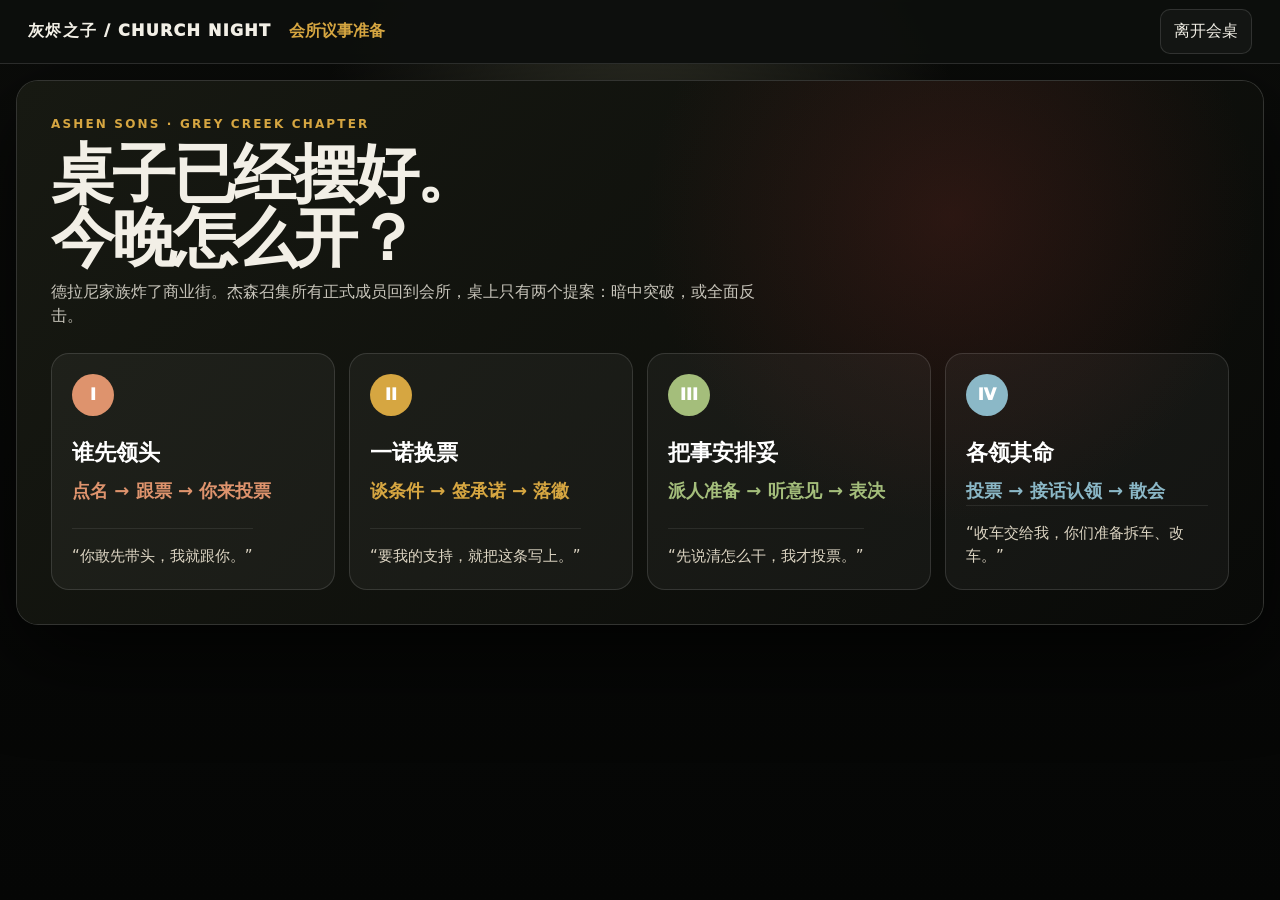
==== commit d4db1257: "feat: council - connect decisions to shared chapter preparation tasks" ====
--- a/playtest/index.html
+++ b/playtest/index.html
@@ -32,7 +32,7 @@
   <link rel="stylesheet" href="vote-views.css">
   <link rel="stylesheet" href="council-four.css">
   <link rel="stylesheet" href="council-guide.css">
-  <link rel="stylesheet" href="council-readability.css?v=534">
+  <link rel="stylesheet" href="council-readability.css?v=536">
 </head>
 <body>
 <div class="app">
@@ -44,7 +44,7 @@
         <button class="mode-card" style="--tone:#de936d" data-mode="call"><span class="n">I</span><h2>谁先领头</h2><div class="verb">点名 → 跟票 → 你来投票</div><p>先请谁领队，会带动两位犹豫的兄弟。三票落下之后，你再投自己的票。</p><span class="tag">一条线，两边争四票</span><div class="ref">“你敢先带头，我就跟你。”</div></button>
         <button class="mode-card" style="--tone:#d6a641" data-mode="sway"><span class="n">II</span><h2>一诺换票</h2><div class="verb">谈条件 → 签承诺 → 落徽</div><p>科尔愿意改口，但要你答应镇里不动炸药。不要这一票，也能坚持原来的主张。</p><span class="tag">一张承诺，两边帮徽</span><div class="ref">“要我的支持，就把这条写上。”</div></button>
         <button class="mode-card" style="--tone:#a4be7b" data-mode="amend"><span class="n">III</span><h2>把事安排妥</h2><div class="verb">派人准备 → 听意见 → 表决</div><p>疏散、摸路、接应，只有两组人。每个兄弟在意的事不同，没准备的风险由执行者承担。</p><span class="tag">行动纸与六人的意见</span><div class="ref">“先说清怎么干，我才投票。”</div></button>
-        <button class="mode-card" style="--tone:#8bb8c7" data-mode="draft"><span class="n">IV</span><h2>各领其命</h2><div class="verb">投票 → 接话认领 → 散会</div><p>方向定下来，兄弟提出两件差事。你接话认领一件，他接下另一件，各自的名字落在行动纸上。</p><span class="tag">方向大家定，你决定自己做什么</span><div class="ref">“账房我来盯，你去仓库。”</div></button>
+        <button class="mode-card" style="--tone:#8bb8c7" data-mode="draft"><span class="n">IV</span><h2>各领其命</h2><div class="verb">投票 → 接话认领 → 散会</div><p>方向定下来，兄弟提出三件差事。你接话认领一件，他们接下另外两件，各自的名字落在行动纸上。</p><span class="tag">方向大家定，你决定自己做什么</span><div class="ref">“收车交给我，你们准备拆车、改车。”</div></button>
       </div>
     </section>
 
@@ -77,9 +77,10 @@
   </div></main>
 </div>
 <script src="council-identity.js?v=533"></script>
-<script src="council-model.js"></script>
-<script src="vote-views-four.js?v=532"></script>
-<script src="council-guide.js?v=534"></script>
-<script src="council-v4.js?v=534"></script>
+<script src="council-model.js?v=536"></script>
+<script src="council-actions.js?v=536"></script>
+<script src="vote-views-four.js?v=536"></script>
+<script src="council-guide.js?v=536"></script>
+<script src="council-v4.js?v=536"></script>
 </body>
 </html>
--- a/playtest/council-readability.css
+++ b/playtest/council-readability.css
@@ -1,4 +1,6 @@
 /* v5.3: rank is cloth, stance is a separate mark, actionable objects carry instructions. */
+.duty-papers,.job-folders{grid-template-columns:repeat(3,minmax(0,1fr))}.game[data-chapter=action] #voteView{display:none}@media(max-width:650px){.duty-papers,.job-folders{grid-template-columns:1fr}}
+.leader-choice{border-top:3px solid #ca9b83;display:flex;flex-direction:column;gap:12px}.leader-choice.route-b{border-top-color:#91bdce}.choice.leader-choice .decision-route{font-size:clamp(24px,2.2vw,32px);line-height:1.2;color:#f5e7d2;margin:0;letter-spacing:2px}.choice.leader-choice.route-b .decision-route{color:#d6eef5}.leader-choice .member-id{margin:0}.choice.leader-choice .leader-action{font-size:13px;font-weight:400;color:#b9b8aa;align-self:flex-end}.leader-choice:hover .leader-action{color:#f0d291}
 .game[data-chapter=claim] #voteView,.game[data-chapter=end] #voteView{display:none!important}
 .final-assignments{margin-bottom:16px}.claim-stamp{color:#635230;border:2px double #8c7746;transform:rotate(-5deg);padding:4px 7px;white-space:nowrap;font-size:12px}.awaiting .claim-stamp{border:1px dashed #928568;color:#766b52;transform:none}.peer-paper.claimed .duty-signature{animation:claim-arrival .55s ease-out}.final-assignments .member-id{margin:0}.final-assignments .duty-signature{justify-content:space-between}
 @keyframes claim-arrival{from{opacity:0;transform:translateY(-14px)}to{opacity:1;transform:translateY(0)}}
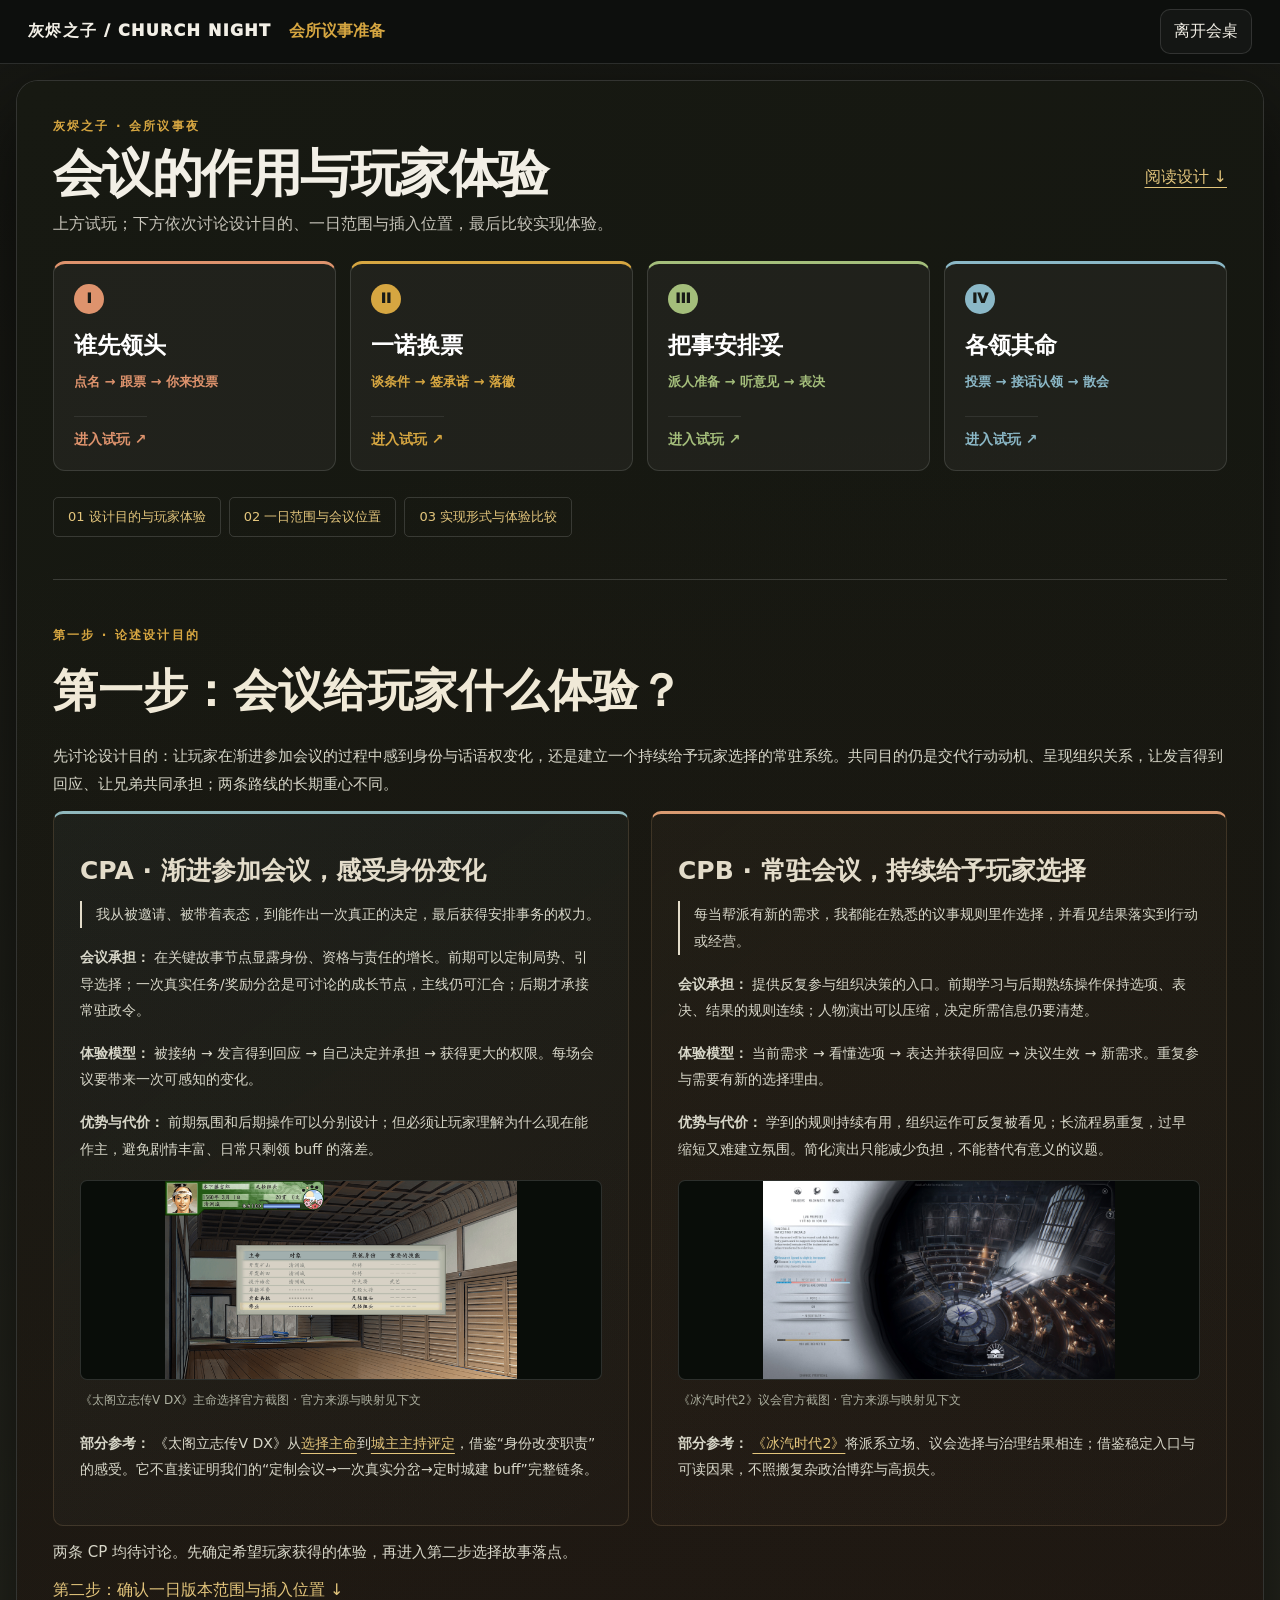
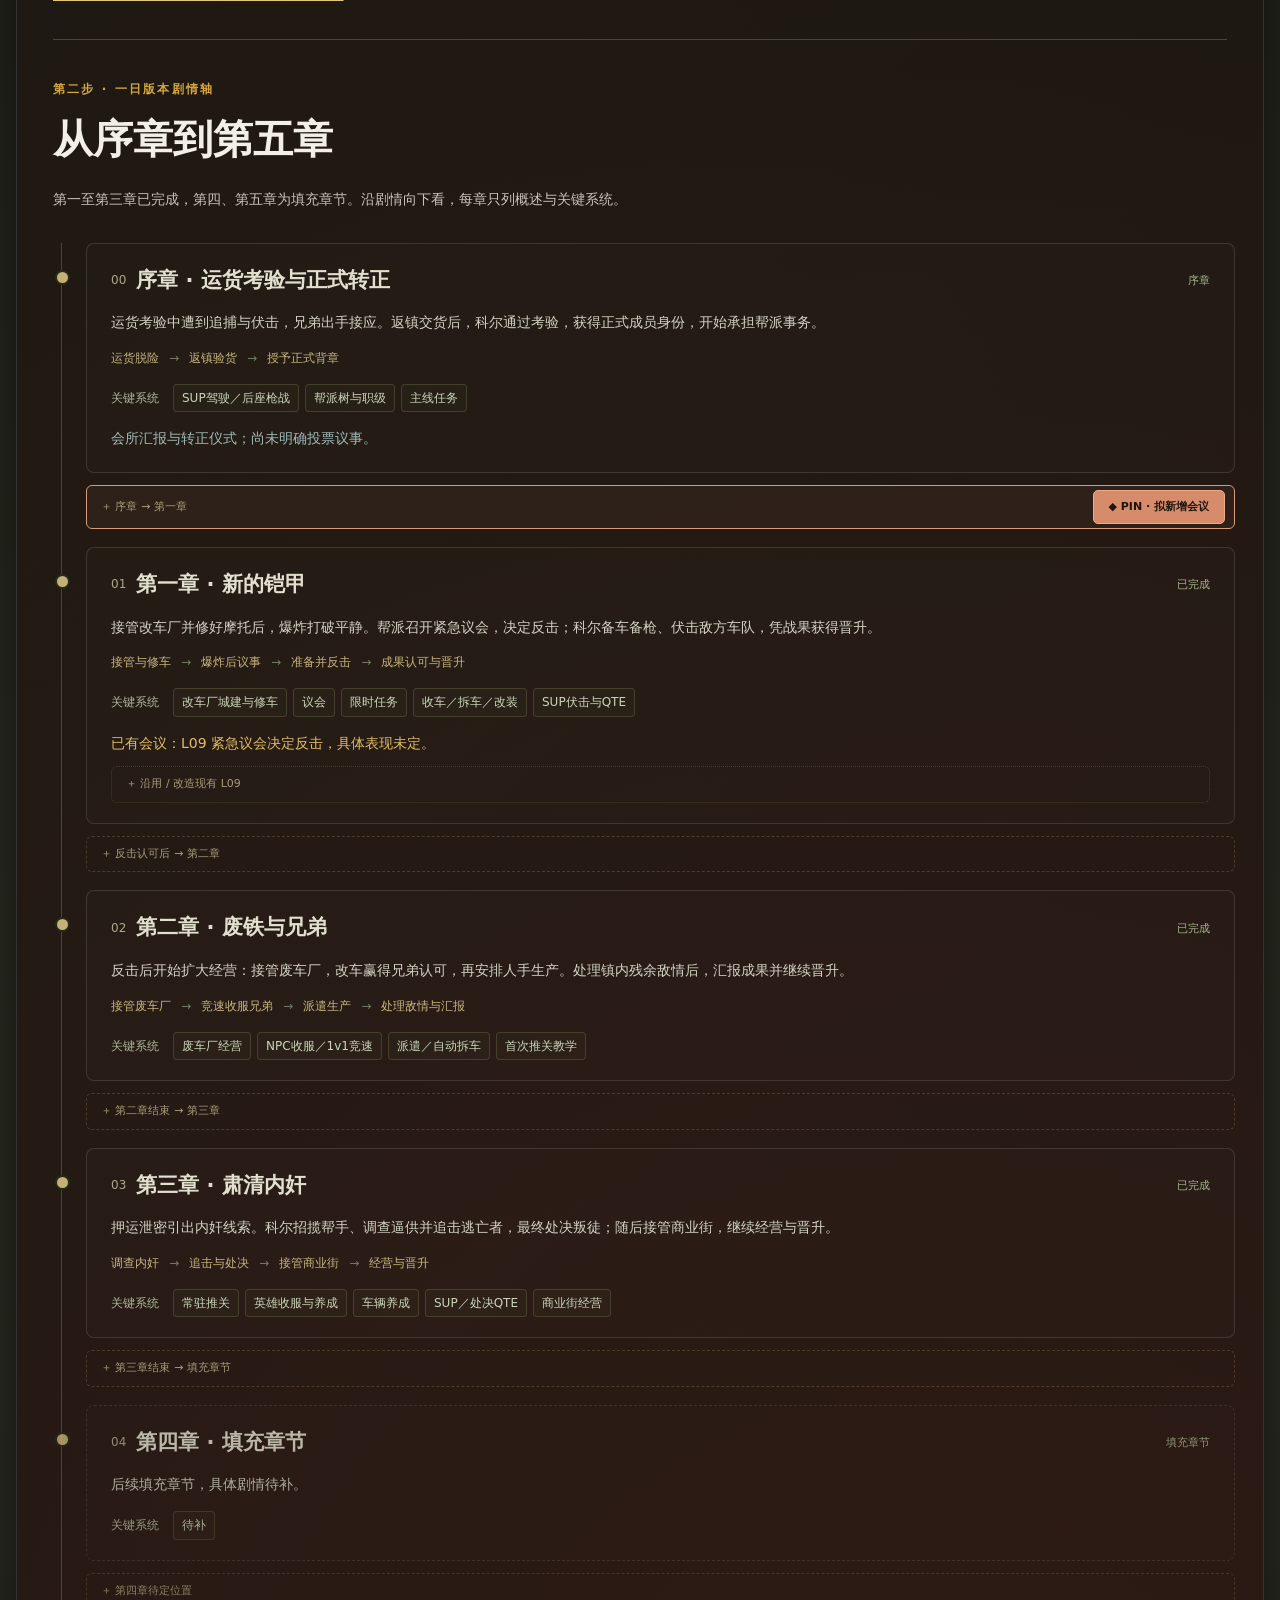
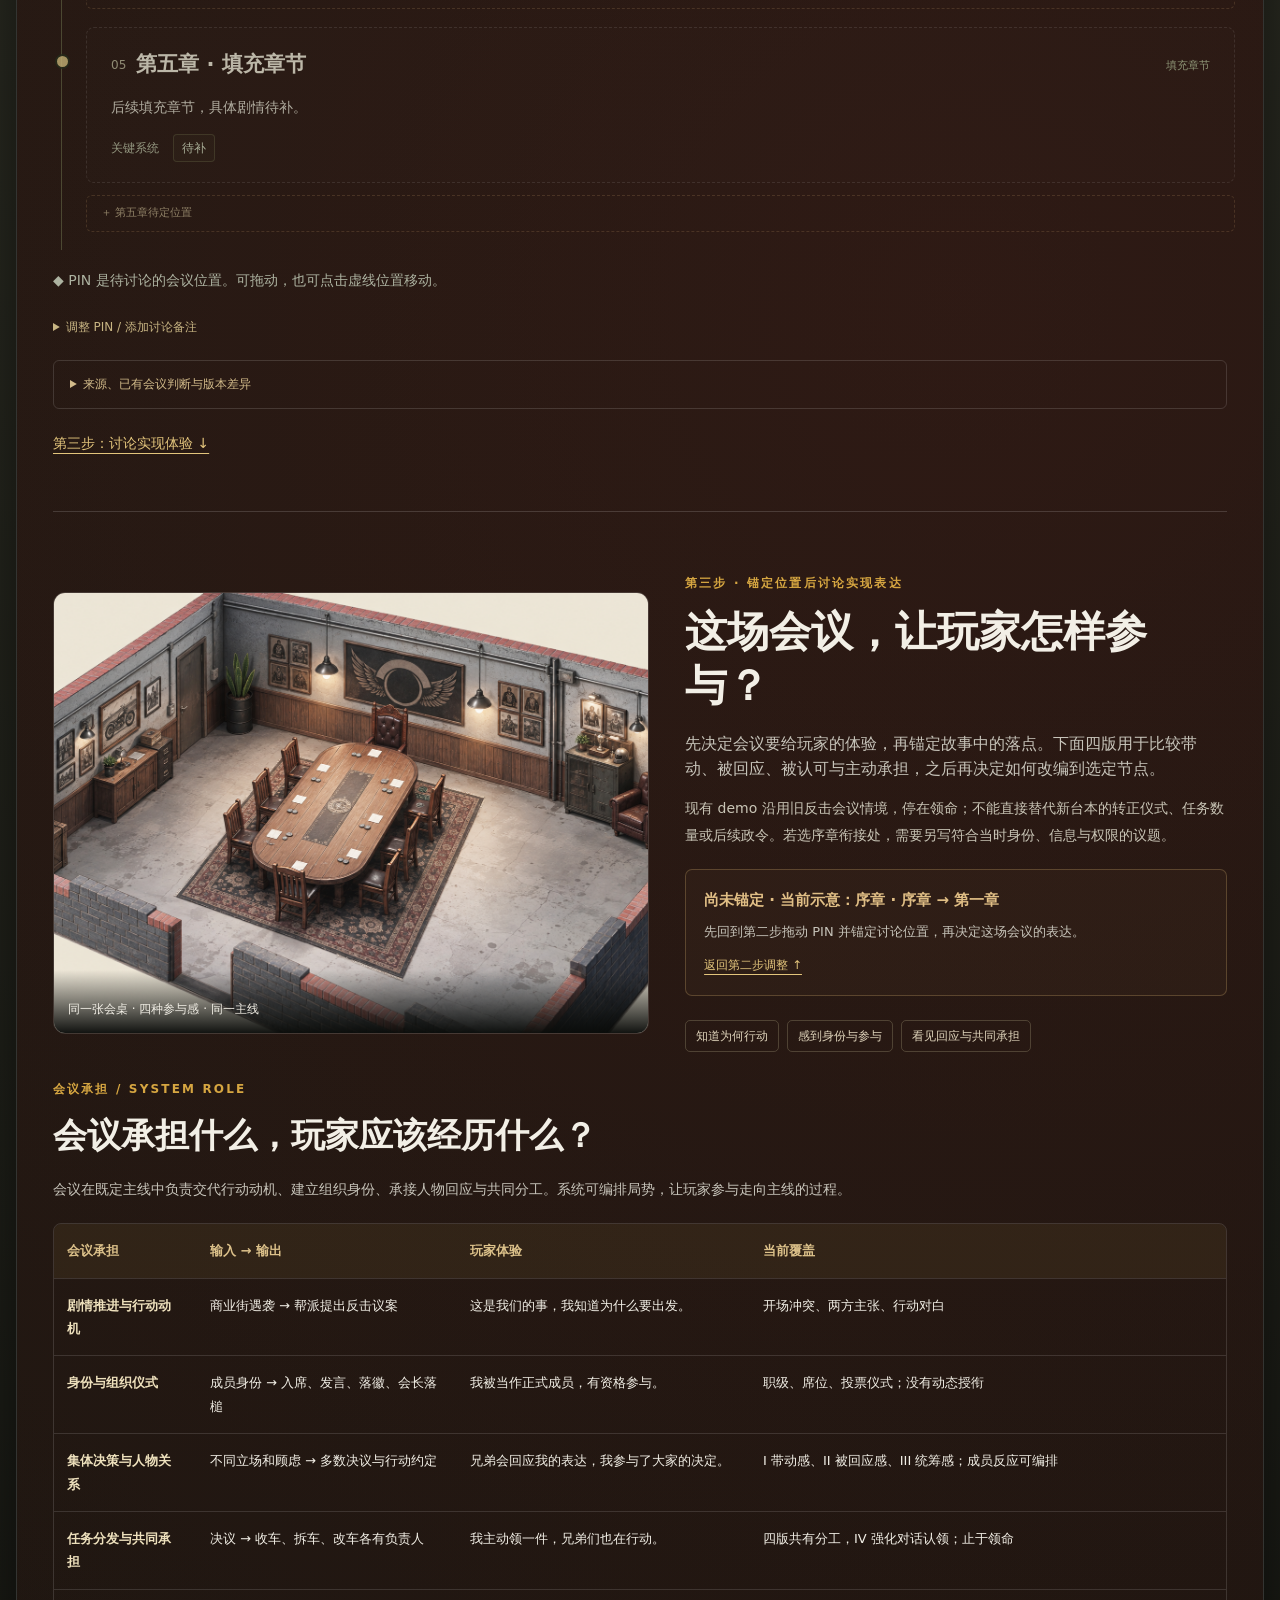
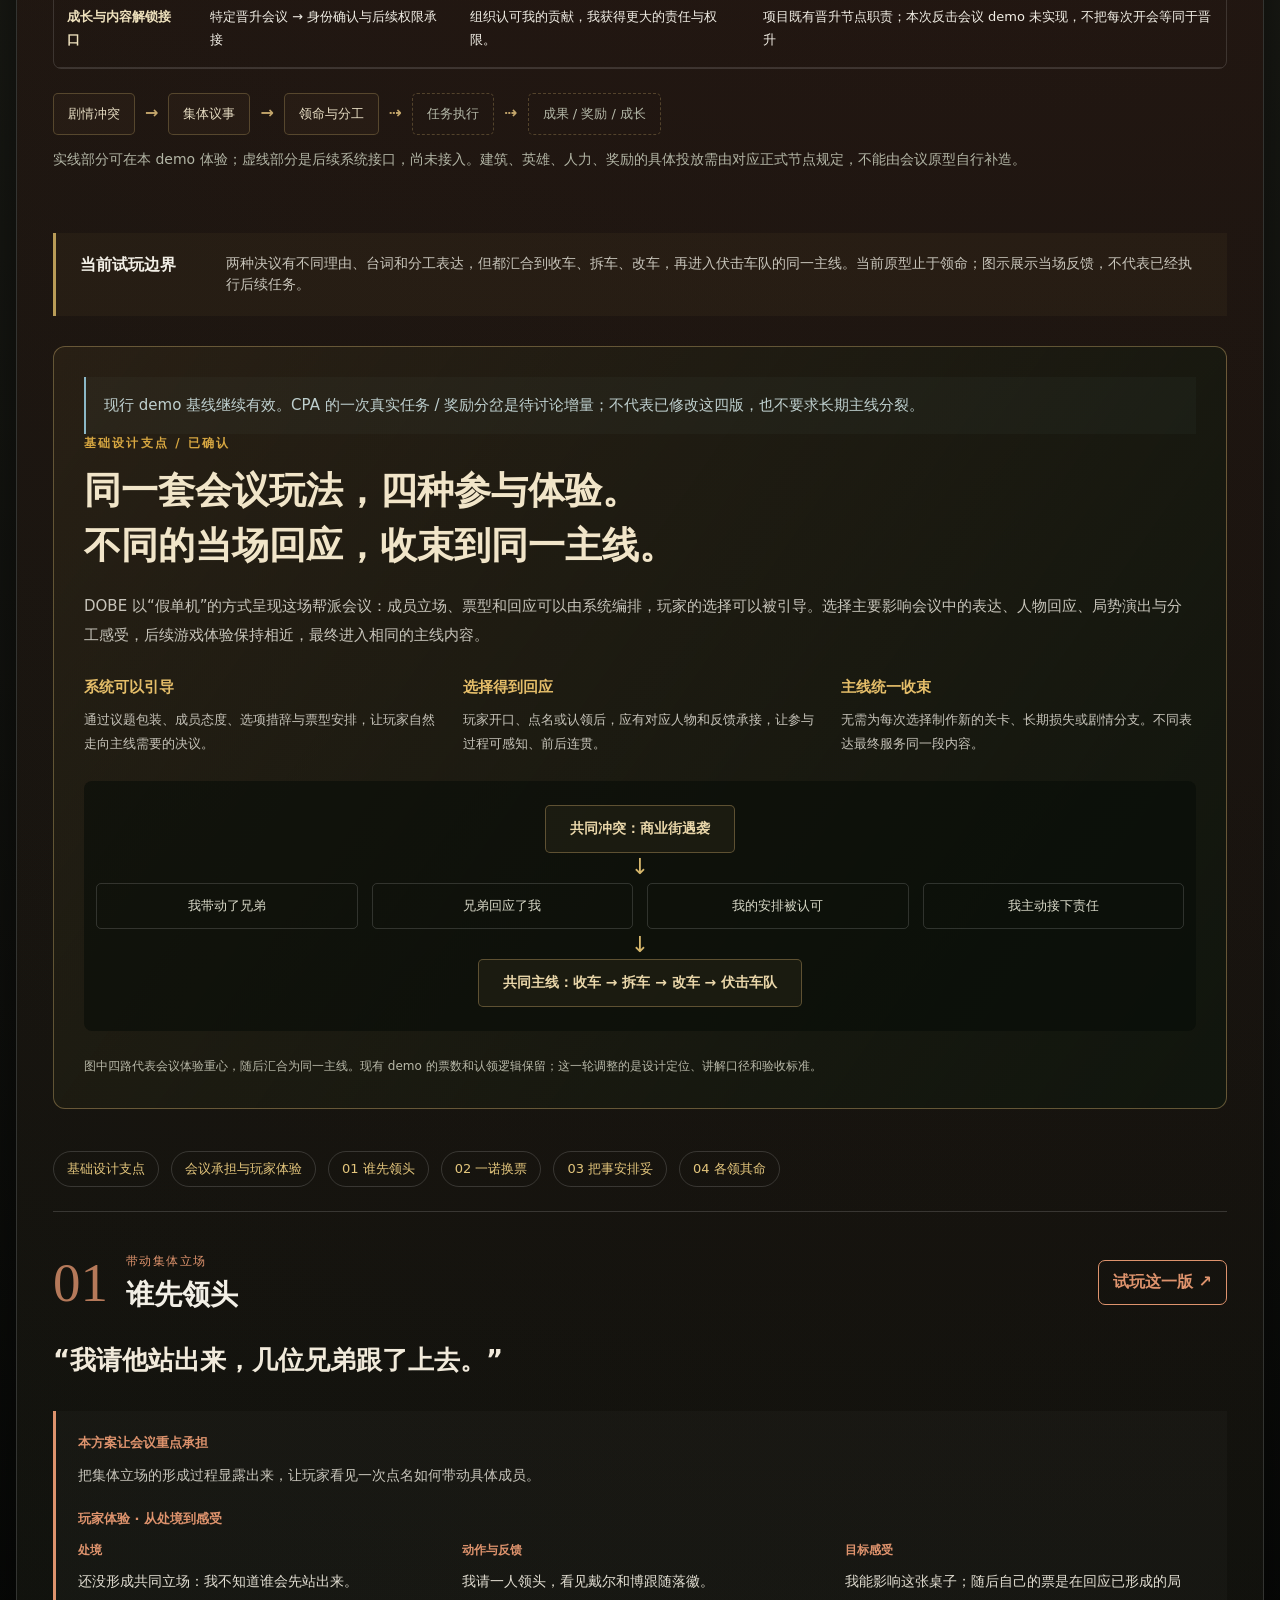
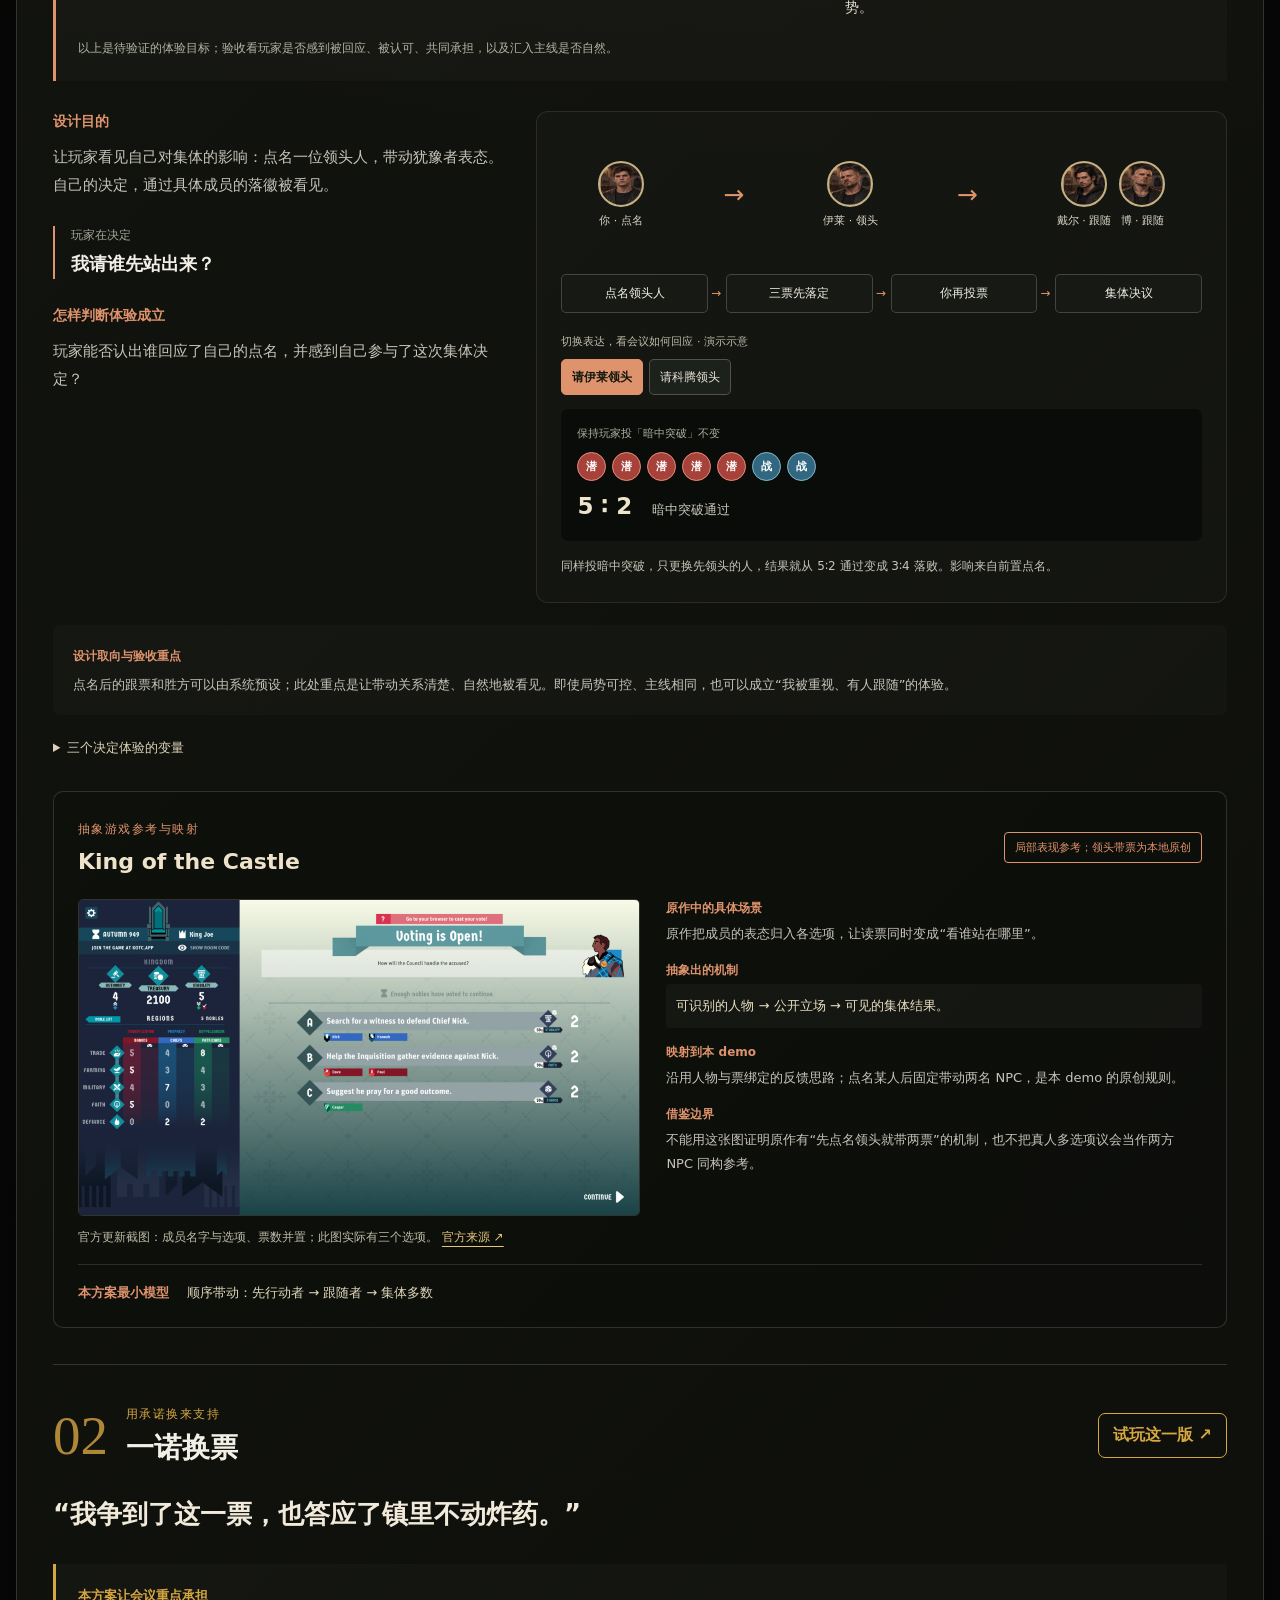
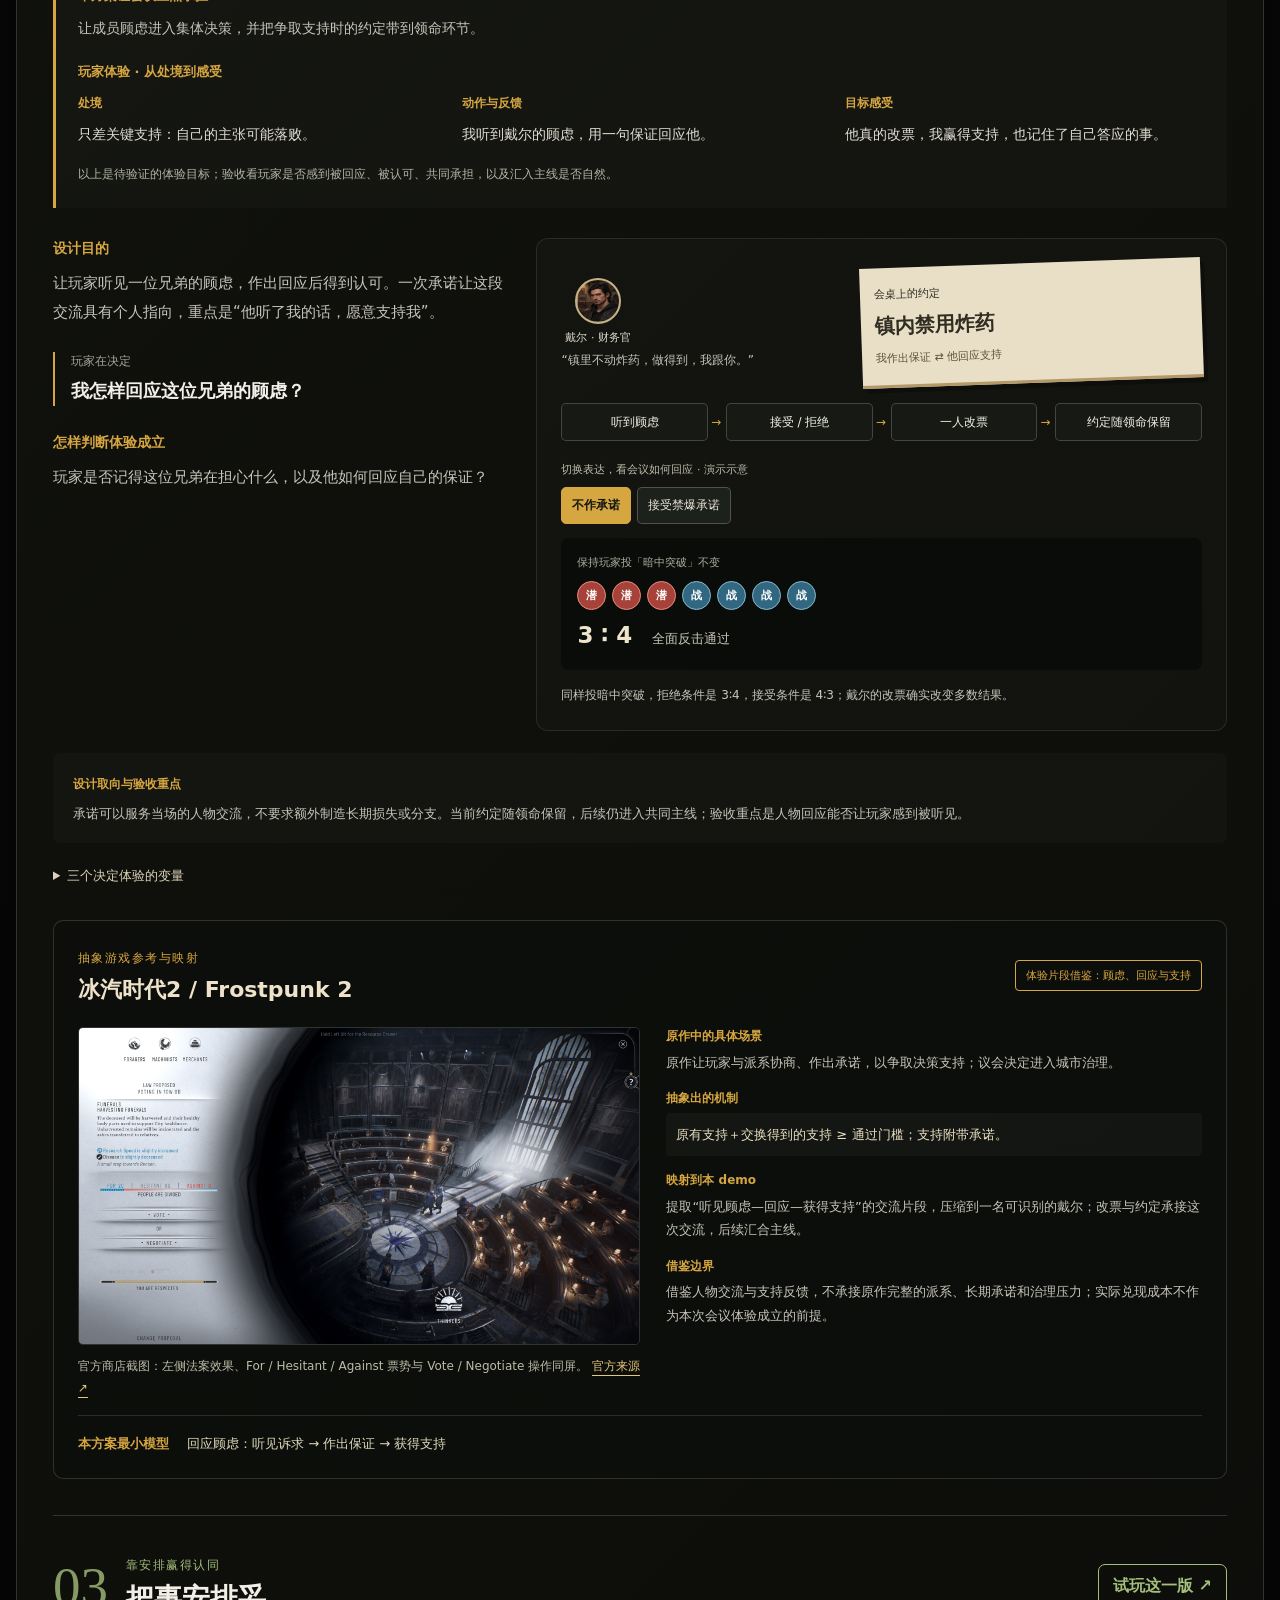
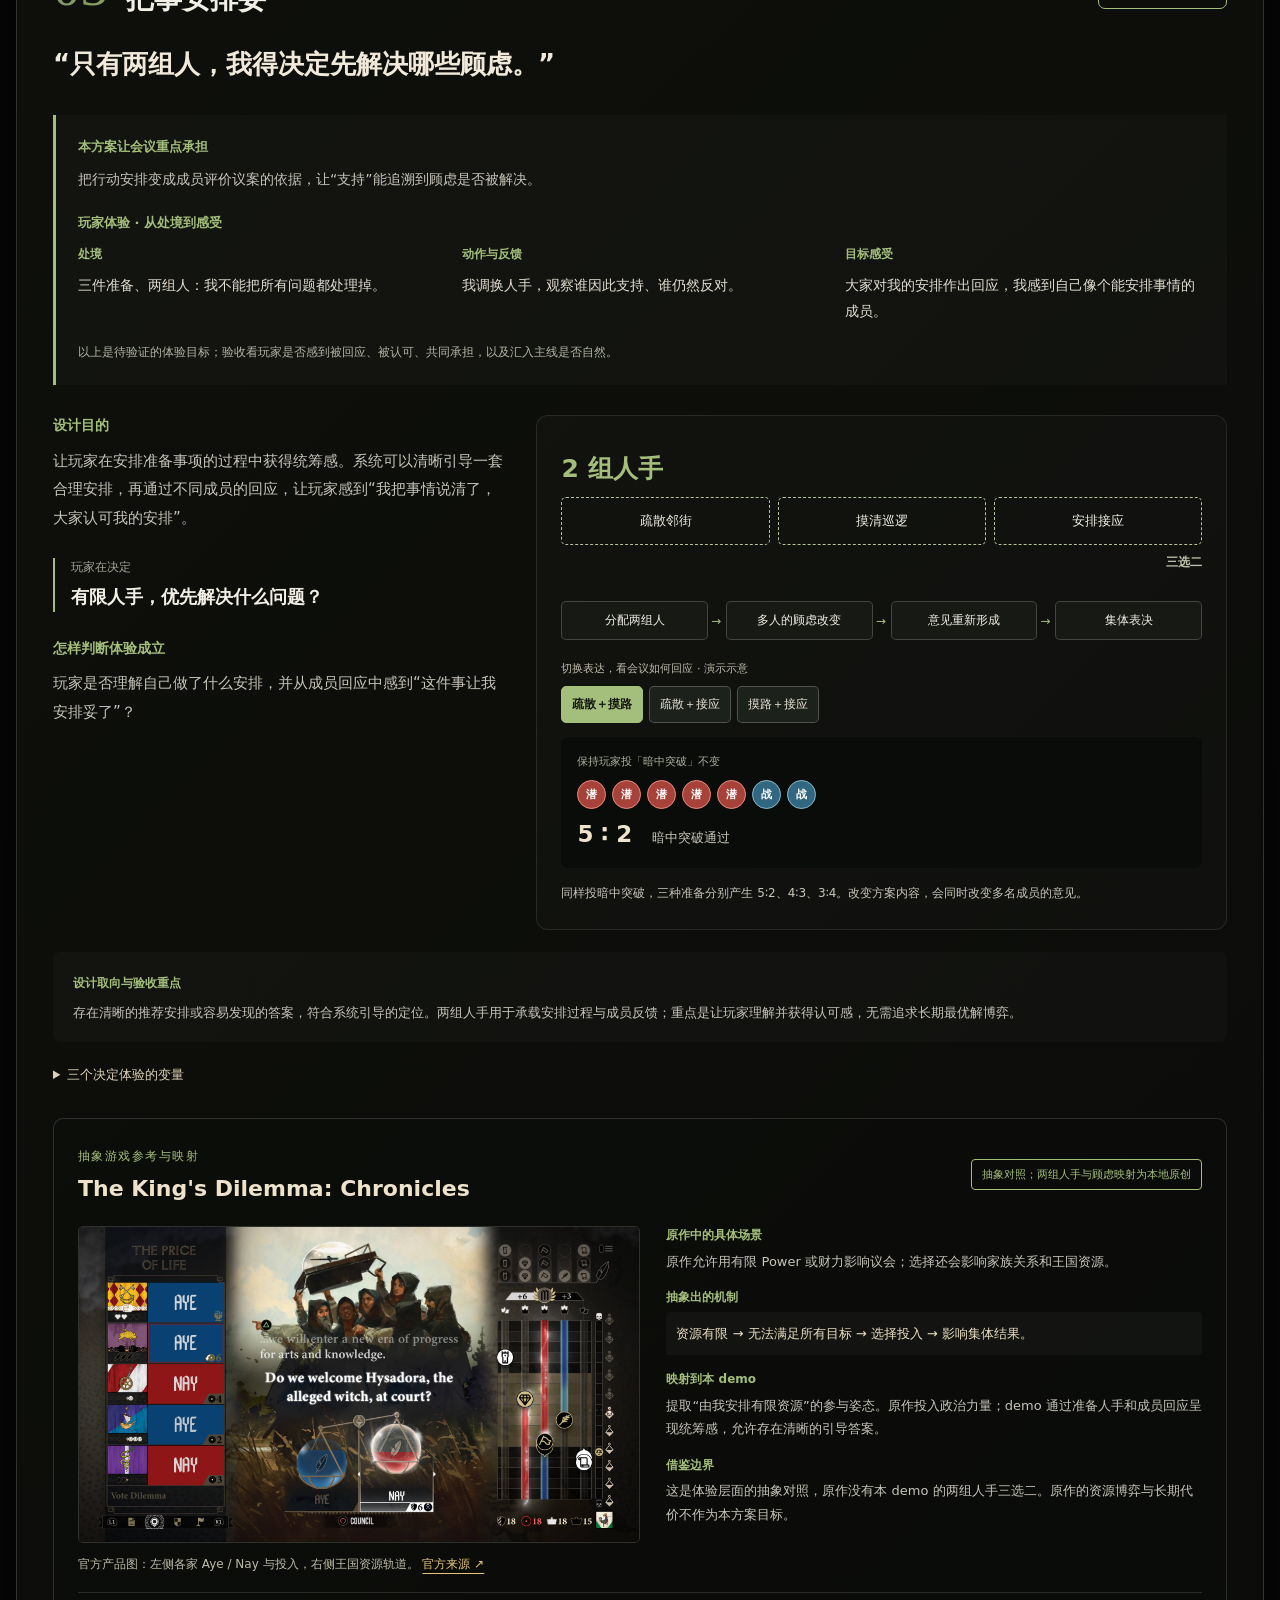
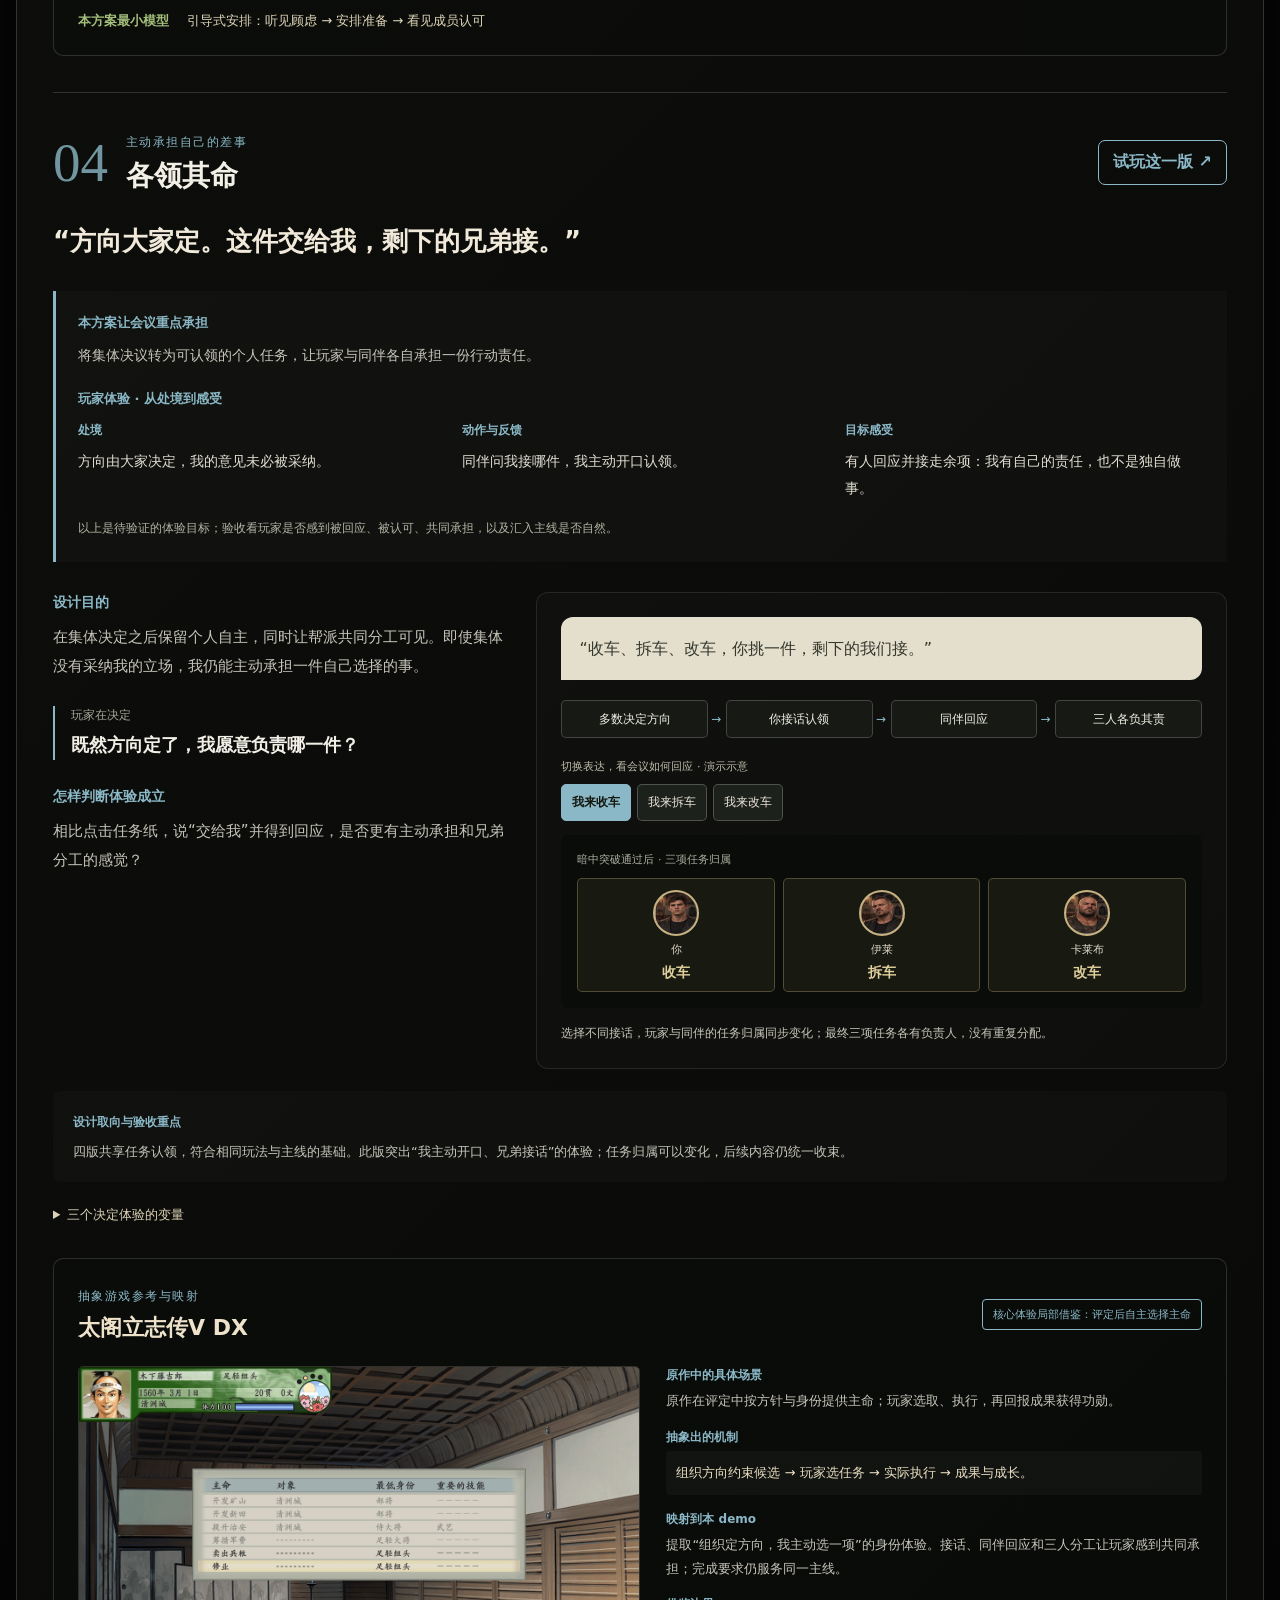
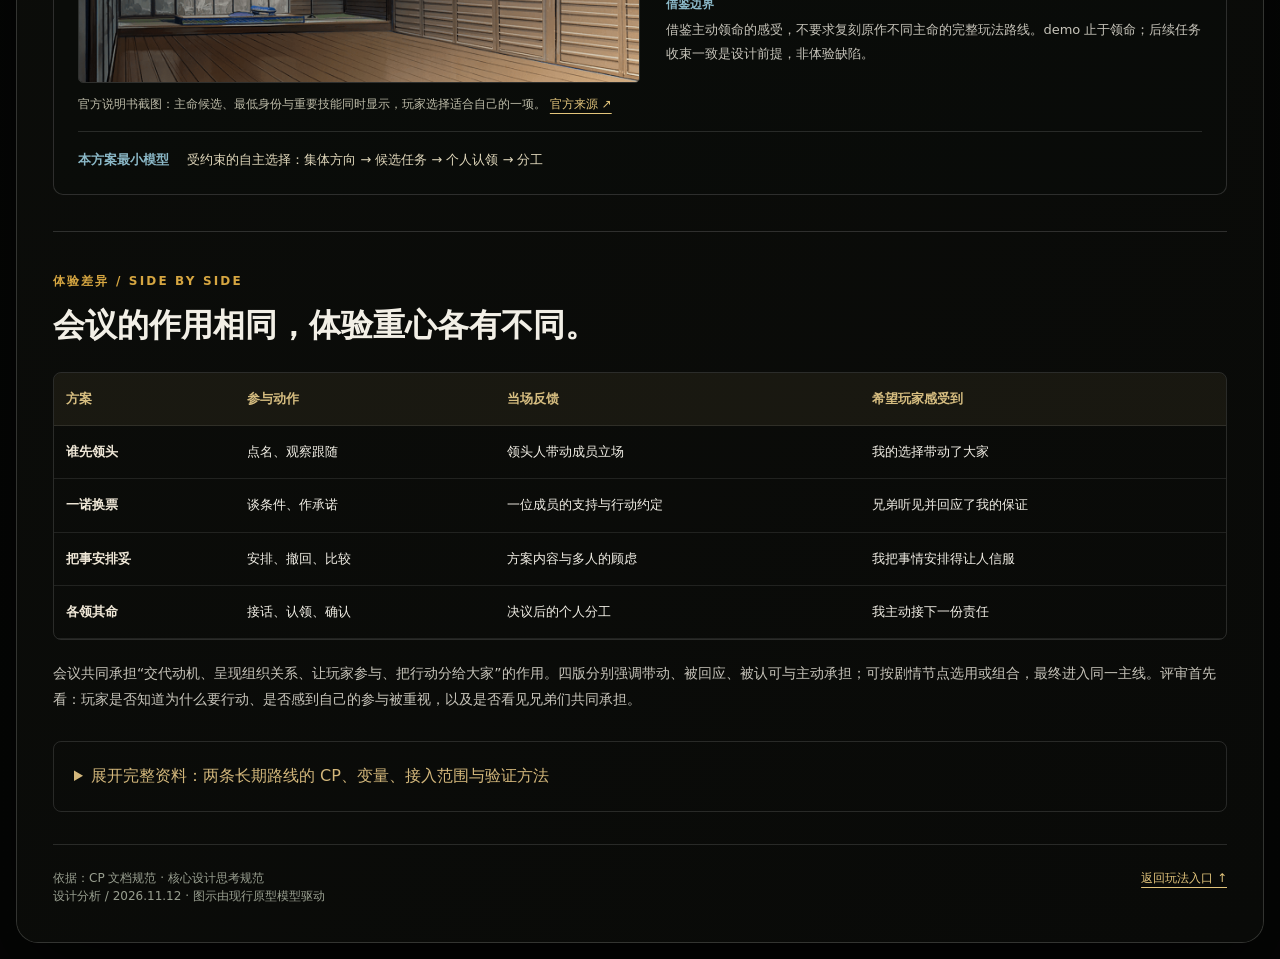
==== commit 5db632bb: "feat: playtest - publish meeting design discussion and chapter timeline" ====
--- a/playtest/index.html
+++ b/playtest/index.html
@@ -33,6 +33,9 @@
   <link rel="stylesheet" href="council-four.css">
   <link rel="stylesheet" href="council-guide.css">
   <link rel="stylesheet" href="council-readability.css?v=536">
+  <link rel="stylesheet" href="design-notes.css?v=20261112d">
+  <link rel="stylesheet" href="progression-notes.css?v=20261114b">
+  <link rel="stylesheet" href="scope-timeline.css?v=20261114b">
 </head>
 <body>
 <div class="app">
@@ -79,6 +82,10 @@
 <script src="council-identity.js?v=533"></script>
 <script src="council-model.js?v=536"></script>
 <script src="council-actions.js?v=536"></script>
+<script src="design-notes.js?v=20261112d"></script>
+<script src="progression-notes.js?v=20261114b"></script>
+<script src="meeting-timeline-data.js?v=20261114b"></script>
+<script src="scope-timeline.js?v=20261114b"></script>
 <script src="vote-views-four.js?v=536"></script>
 <script src="council-guide.js?v=536"></script>
 <script src="council-v4.js?v=536"></script>
--- a/playtest/design-notes.css
+++ b/playtest/design-notes.css
@@ -0,0 +1,138 @@
+/* Lobby only: keep the playable room layout intact. */
+.dn-premise{padding:30px;margin:30px 0;border:1px solid #c5a46770;border-radius:12px;background:linear-gradient(125deg,#77633321,#11160e);scroll-margin-top:20px}
+#menu .dn-premise h2{font-size:clamp(25px,3vw,37px);line-height:1.5;margin:10px 0 18px;color:#f1e5c9}
+#menu .dn-premise>p{max-width:none;line-height:1.95;font-size:15px}
+.dn-premise-grid{display:grid;grid-template-columns:repeat(3,minmax(0,1fr));gap:24px;margin:25px 0}
+.dn-premise-grid b{color:#e4bd69;font-size:15px}
+#menu .dn-premise-grid p{font-size:13px;line-height:1.85;margin-top:8px}
+.dn-converge{display:flex;flex-direction:column;align-items:center;padding:24px 12px;margin:24px 0;background:#080c0899;border-radius:8px;text-align:center}
+.dn-anchor{display:block;border:1px solid #c5a46766;border-radius:5px;background:#c5a46712;padding:12px 24px;color:#ead7aa;font-weight:650;font-size:14px}
+.dn-branches{display:grid;grid-template-columns:repeat(4,minmax(0,1fr));width:100%;gap:14px;position:relative;padding:30px 0}
+.dn-branches:before,.dn-branches:after{content:'↓';position:absolute;left:50%;transform:translateX(-50%);color:#d5b66c;font-size:22px;line-height:28px}
+.dn-branches:before{top:0}.dn-branches:after{bottom:0}
+.dn-branches span{border:1px solid #ffffff25;padding:12px 7px;border-radius:5px;color:#d9d9c8;font-size:13px}
+#menu .dn-premise .dn-evidence{font-size:12px;color:#b8b8a8}
+@media(max-width:800px){.dn-premise{padding:20px}.dn-premise-grid{grid-template-columns:1fr;gap:16px}.dn-branches{grid-template-columns:repeat(2,minmax(0,1fr));gap:8px}.dn-anchor{padding:12px;font-size:13px}.dn-branches span{font-size:12px}.dn-converge{padding:18px 10px}}
+.dn-foundations{padding:28px 0 12px;scroll-margin-top:20px}
+#menu .dn-foundations h2{font-size:clamp(24px,3vw,34px);margin:10px 0 16px}
+#menu .dn-foundations>p{max-width:none;line-height:1.85;font-size:14px;margin-bottom:20px}
+.dn-foundations table{border-collapse:collapse;width:100%;min-width:760px;text-align:left;font-size:13px}
+.dn-foundations th,.dn-foundations td{padding:15px 13px;border-bottom:1px solid #ffffff20;vertical-align:top;line-height:1.8}
+.dn-foundations thead{background:#a98a4b19;color:#dcc18a}.dn-foundations tbody th{min-width:140px;color:#eee1bd}
+.dn-loop{display:flex;align-items:center;flex-wrap:wrap;gap:10px;margin:24px 0 12px;color:#c5a76c}
+.dn-loop span{padding:10px 14px;border:1px solid #b79b6255;background:#b79b620c;border-radius:5px;font-size:13px;color:#e6dcc2}
+.dn-loop .dn-future{border-style:dashed;color:#b4b8a8;background:transparent}
+#menu .dn-evidence{font-size:12px;color:#b2b5a5;line-height:1.8;max-width:none}
+.dn-experience{margin:0 0 30px;padding:22px;background:#ffffff05;border-left:3px solid var(--tone)}
+.dn-experience h3{font-size:13px;color:var(--tone);margin:0 0 10px}
+#menu .dn-experience>p{max-width:none;font-size:14px;line-height:1.85;margin-bottom:20px}
+.dn-experience ol{list-style:none;padding:0;margin:0 0 16px;display:grid;grid-template-columns:repeat(3,minmax(0,1fr));gap:24px}
+.dn-experience li{font-size:14px;color:#e2ded2;line-height:1.9}
+.dn-experience li span{display:block;font-size:12px;font-weight:800;color:var(--tone);margin-bottom:6px}
+#menu .dn-experience .dn-evidence{margin-bottom:0;font-size:12px}
+.dn-reference{margin-top:25px;border:1px solid #ffffff25;border-radius:10px;padding:24px;background:#0b0e0b55}
+.dn-reference-heading{display:flex;justify-content:space-between;align-items:center;gap:20px;margin-bottom:20px}
+.dn-reference h3{font-size:22px;margin:4px 0 0;color:#eee3ca}
+.dn-ref-kind{font-size:11px;border:1px solid var(--tone);color:var(--tone);padding:6px 10px;border-radius:4px;max-width:260px}
+.dn-reference-grid{display:grid;grid-template-columns:1.05fr 1fr;gap:26px;align-items:start}
+.dn-reference figure{margin:0;min-width:0}
+.dn-reference figure img{display:block;width:100%;height:auto;border-radius:5px;border:1px solid #ffffff26}
+.dn-reference figcaption{font-size:12px;color:#bdbba8;line-height:1.85;margin-top:10px}
+.dn-reference h4{font-size:12px;margin:0 0 5px;color:var(--tone)}
+#menu .dn-reference p{font-size:13px;line-height:1.8;margin-bottom:15px;max-width:none}
+#menu .dn-reference .dn-model{background:#ffffff08;padding:10px;border-radius:4px;color:#eadfc2}
+.dn-model-caption{display:flex;gap:18px;flex-wrap:wrap;border-top:1px solid #ffffff20;padding-top:18px;margin-top:16px;font-size:13px;color:#e0d7bb}
+.dn-model-caption b{color:var(--tone)}
+@media(max-width:800px){.dn-reference-grid{grid-template-columns:1fr}.dn-reference-heading{align-items:start;flex-direction:column;gap:12px}.dn-experience ol{grid-template-columns:1fr;gap:13px}.dn-experience li{border-bottom:1px solid #ffffff12;padding-bottom:12px}.dn-reference{padding:17px}.dn-experience{padding:17px}.dn-loop{gap:6px}.dn-loop span{padding:8px;font-size:12px}}
+body:has(#game:not(.active)){overflow:auto}
+.app:has(#game:not(.active)){height:auto;min-height:100%}
+.screen:has(#game:not(.active)){height:auto;max-height:none}
+#menu{height:auto;overflow:visible;padding:36px;scroll-margin-top:20px}
+#menu .menu-head{align-items:center;margin-bottom:24px}
+#menu h1{font-size:clamp(30px,4vw,52px);line-height:1.15;letter-spacing:-.03em}
+#menu .mode-grid{grid-template-columns:repeat(4,minmax(0,1fr))}
+#menu .mode-card{min-height:260px;padding:20px;border-radius:12px;border-top:3px solid var(--tone)}
+#menu .mode-card h2{margin:14px 0 8px;font-size:23px}
+#menu .mode-card .n{color:#191b17;width:30px;height:30px;font-size:14px}
+#menu .mode-card .verb{font-size:13px}
+#menu .mode-card p{font-size:14px}
+#menu .mode-card .ref{color:var(--tone);font-weight:800;font-size:14px;padding-top:12px}
+#menu .tag{margin:0 0 12px;align-self:flex-start;color:#ddd8ca}
+#menu a{color:#e3c57c;text-underline-offset:5px}
+.dn-jump{flex-shrink:0;padding:12px 0}
+.dn-overview{display:grid;grid-template-columns:1.1fr 1fr;gap:36px;align-items:center;padding-top:62px;margin-top:44px;border-top:1px solid #ffffff26;scroll-margin-top:20px}
+.dn-room{position:relative;overflow:hidden;border-radius:12px;border:1px solid #ffffff24}
+.dn-room img{width:100%;aspect-ratio:1.35;object-fit:cover;display:block}
+.dn-room span{position:absolute;bottom:0;left:0;width:100%;padding:30px 14px 14px;font-size:12px;background:linear-gradient(transparent,#090b09f5)}
+#menu .dn-overview h2{font-size:clamp(28px,3.5vw,42px);line-height:1.3;margin:12px 0 18px}
+.dn-common{display:flex;flex-wrap:wrap;gap:8px;margin-top:24px}
+.dn-common span{font-size:12px;padding:6px 10px;border:1px solid #9f957555;border-radius:5px;color:#ded3ba}
+.dn-scope{display:grid;grid-template-columns:130px 1fr;gap:16px;margin:28px 0;padding:20px 24px;border-left:3px solid #b99c57;background:#b99c570d}
+#menu .dn-scope p{max-width:none;font-size:14px}
+.dn-nav{display:flex;gap:12px;flex-wrap:wrap;padding:12px 0 24px}
+.dn-nav a{font-size:13px;border:1px solid #ffffff26;border-radius:20px;padding:7px 13px;text-decoration:none}
+.dn-chapter{padding:36px 0;border-top:1px solid #ffffff26;scroll-margin-top:20px}
+.dn-chapter-head{display:flex;align-items:center;gap:18px}
+.dn-number{font-family:Georgia,serif;font-size:55px;line-height:1;color:var(--tone);opacity:.8}
+.dn-label{font-size:12px;color:var(--tone);letter-spacing:.12em}
+#menu .dn-chapter h2{font-size:28px;margin:0}
+.dn-play{margin-left:auto;background:transparent;border:1px solid var(--tone);color:var(--tone);padding:9px 14px;border-radius:7px;cursor:pointer;font-weight:700}
+.dn-play:hover{background:#ffffff10}
+.dn-chapter blockquote{margin:24px 0 30px;font-size:clamp(19px,2.3vw,26px);font-weight:650;color:#f1eadb}
+.dn-columns{display:grid;grid-template-columns:.85fr 1.3fr;gap:32px}
+.dn-copy h3{font-size:14px;color:var(--tone);margin:0 0 10px}
+#menu .dn-copy p{font-size:15px;line-height:1.9}
+.dn-question{border-left:2px solid var(--tone);padding:0 0 0 16px;margin:26px 0}
+.dn-question small{display:block;color:#a5a79a;font-size:12px;margin-bottom:6px}
+.dn-question strong{font-size:18px;line-height:1.6;display:block}
+.dn-figure{min-width:0;margin:0;background:#ffffff05;border:1px solid #ffffff18;border-radius:12px;padding:24px}
+.dn-people{display:flex;justify-content:space-around;align-items:center;gap:10px;min-height:118px}
+.dn-person{display:inline-flex;flex-direction:column;align-items:center;gap:5px;margin:4px;text-align:center}
+.dn-person i{display:block;width:46px;height:46px;border:2px solid #c5b181;border-radius:50%}
+.dn-person b{font-size:11px;font-weight:500;color:#ded8ca}
+.dn-arrow{font-size:25px;color:var(--tone)}
+.dn-flow{list-style:none;padding:0;margin:20px 0;display:flex;gap:18px}
+.dn-flow li{flex:1;position:relative;text-align:center;font-size:12px;padding:9px 3px;border:1px solid #ffffff30;border-radius:5px;display:grid;place-items:center;background:#171a14}
+.dn-flow li+li:before{content:'→';position:absolute;left:-16px;top:50%;transform:translateY(-50%);color:var(--tone)}
+#menu .dn-example-label{font-size:11px;color:#bfbbaa;margin-bottom:9px}
+.dn-controls{display:flex;flex-wrap:wrap;gap:6px}
+.dn-controls button{color:#e9e4d9;background:#1d211b;border:1px solid #ffffff38;padding:8px 10px;font-size:12px;border-radius:5px;cursor:pointer}
+.dn-controls button[aria-pressed=true]{background:var(--tone);color:#15180f;border-color:var(--tone);font-weight:800}
+.dn-result{margin-top:14px;padding:16px;background:#090c09;border-radius:7px;min-height:122px}
+.dn-result>small{display:block;color:#adae9e;font-size:11px;margin-bottom:10px}
+.dn-result>strong{display:block;font-size:23px;margin-top:8px;color:#eee4c9}
+.dn-result>strong span{font-size:13px;font-weight:500;margin-left:12px;color:#c9c6b7}
+.dn-ballots{display:flex;gap:6px;flex-wrap:wrap}
+.dn-ballots i{font-style:normal;display:grid;place-items:center;width:29px;height:29px;border-radius:50%;font-size:11px;font-weight:800;color:#fff}
+.dn-ballots .a{background:#a64239;border:1px solid #ec8c7d}.dn-ballots .b{background:#326781;border:1px solid #88bbcf}
+.dn-figure figcaption{font-size:12px;line-height:1.8;color:#c8c5b9;margin-top:15px}
+.dn-contract{display:grid;grid-template-columns:1fr 1.2fr;gap:16px;align-items:center}
+#menu .dn-contract p{font-size:12px;line-height:1.7}
+.dn-paper{background:#e9dfc7;padding:18px 14px;color:#302d22;transform:rotate(-2deg);box-shadow:4px 5px 0 #0004;display:flex;flex-direction:column;gap:8px;border-bottom:3px solid #b29967}
+.dn-paper span{font-size:11px}.dn-paper strong{font-size:20px}.dn-paper small{font-size:11px;color:#5e513a}
+.dn-capacity{display:grid;grid-template-columns:repeat(3,1fr);gap:8px;padding:10px 0}
+.dn-capacity strong{grid-column:1/-1;font-size:25px;color:var(--tone)}
+.dn-capacity span{border:1px dashed #b4c29a;padding:13px 3px;font-size:13px;text-align:center;border-radius:5px}
+.dn-capacity b{grid-column:1/-1;text-align:right;color:#c2c3ae;font-size:12px}
+.dn-speech{background:#e4decd;color:#34382d;padding:18px;border-radius:12px 12px 12px 0;font-size:16px;line-height:1.7}
+.dn-assigned{display:grid;grid-template-columns:repeat(3,minmax(0,1fr));gap:8px}
+.dn-assigned>div{background:#c4b27d15;border:1px solid #c4b27d55;text-align:center;border-radius:5px;padding:7px 0}
+.dn-assigned strong{display:block;color:#dfcf9c;font-size:14px}
+.dn-boundary{margin-top:22px;padding:18px 20px;background:#ffffff05;border-radius:7px}
+.dn-boundary b{font-size:12px;color:var(--tone)}
+#menu .dn-boundary p{font-size:13px;max-width:none;margin-top:6px;line-height:1.8}
+.dn-variables{margin-top:15px;font-size:13px;color:#c5c2b6}
+.dn-variables summary{cursor:pointer;padding:8px 0;color:#ddd2b7}
+.dn-variables li{padding:5px 0;line-height:1.8}
+.dn-compare{border-top:1px solid #ffffff26;padding:40px 0 0}
+#menu .dn-compare h2{font-size:clamp(23px,2.8vw,32px);margin:10px 0 22px}
+.dn-table-wrap{overflow-x:auto;border:1px solid #ffffff22;border-radius:8px}
+.dn-compare table{border-collapse:collapse;width:100%;font-size:13px;text-align:left;min-width:620px}
+.dn-compare th,.dn-compare td{padding:15px 12px;border-bottom:1px solid #ffffff18;line-height:1.7}
+.dn-compare thead{background:#b8a16f16;color:#d6bd80}.dn-compare tbody th{white-space:nowrap;color:#eee6d6}
+#menu .dn-compare>p{font-size:14px;margin-top:20px;max-width:none;line-height:1.9}
+.dn-footer{display:flex;justify-content:space-between;gap:16px;border-top:1px solid #ffffff20;margin-top:32px;padding-top:24px;font-size:12px;color:#999f90}
+@media(max-width:1000px){#menu{padding:24px}#menu .mode-grid{grid-template-columns:repeat(2,minmax(0,1fr))}.dn-columns{grid-template-columns:1fr}.dn-overview{gap:22px}.dn-figure{padding:20px}.dn-copy{max-width:720px}}
+@media(max-width:560px){#menu{padding:18px}#menu .menu-head{display:block}#menu .menu-head p{font-size:13px}#menu .dn-jump{display:inline-block;font-size:13px;padding-bottom:0}#menu .mode-grid{gap:10px}#menu .mode-card{padding:13px;min-height:238px}#menu .mode-card h2{font-size:18px}#menu .mode-card .verb{font-size:11px}#menu .mode-card p{font-size:12px}#menu .mode-card .tag{display:none}.dn-overview{grid-template-columns:1fr;padding-top:30px;margin-top:30px}.dn-room img{aspect-ratio:1.6}.dn-scope{grid-template-columns:1fr;padding:16px;gap:8px}.dn-nav{gap:8px}.dn-nav a{font-size:12px;padding:6px 9px}.dn-number{font-size:42px}.dn-chapter-head{gap:10px;flex-wrap:wrap}#menu .dn-chapter h2{font-size:24px}.dn-play{font-size:12px;padding:7px 9px}.dn-label{font-size:10px}.dn-chapter{padding:28px 0}.dn-figure{padding:14px}.dn-flow{gap:13px}.dn-flow li{font-size:10px}.dn-flow li+li:before{left:-12px}.dn-person i{width:38px;height:38px}.dn-person b{font-size:10px}.dn-people{gap:1px}.dn-people .dn-person{margin:2px}.dn-arrow{font-size:19px}.dn-controls button{font-size:11px;padding:7px}.dn-paper{padding:14px 10px}.dn-paper strong{font-size:18px}.dn-footer{flex-direction:column}.dn-result{padding:12px}.dn-ballots{gap:4px}.dn-ballots i{width:26px;height:26px}}
+
+#menu .dn-thesis-detail{margin-top:14px;font-size:14px;line-height:1.9;color:#c9c5b6}
--- a/playtest/progression-notes.css
+++ b/playtest/progression-notes.css
@@ -0,0 +1,44 @@
+/* Design discussion only. The playable meeting retains its own UI. */
+.cp-discussion{margin-top:42px;padding-top:42px;border-top:1px solid #ffffff28;scroll-margin-top:20px}
+.cp-intro{display:block;padding:0;border:0;background:none;position:static}
+#menu .cp-discussion p{max-width:none;line-height:1.9;font-size:15px;margin:12px 0;color:#d8d7c9}
+#menu .cp-discussion h2{font-size:clamp(24px,3vw,36px);line-height:1.45;color:#f0e9d7;margin:0 0 18px}
+#menu .cp-intro h2{font-size:clamp(30px,3.8vw,45px);line-height:1.35;margin:14px 0 20px}
+.cp-status{display:inline-block;font-size:12px;line-height:1.8;color:#dbbd79;border:1px solid #a38a4b60;padding:7px 12px;border-radius:4px;margin:10px 0 24px}
+.cp-route-grid{display:grid;grid-template-columns:repeat(2,minmax(0,1fr));gap:22px}
+#menu .cp-route{--cp-color:#d99a71;display:block;text-decoration:none;color:#e3dcca;padding:26px;border:1px solid #8e735248;border-top:3px solid var(--cp-color);border-radius:10px;background:linear-gradient(145deg,#d99a710b,#ffffff03)}
+#menu .cp-route-b{--cp-color:#90b8bd;background:linear-gradient(145deg,#90b8bd0e,#ffffff03)}
+#menu .cp-route small,#menu .cp-route>b,#menu .cp-route>span{color:var(--cp-color);font-size:13px}
+#menu .cp-route h3{font-size:25px;line-height:1.5;margin:12px 0 10px}
+#menu .cp-route p{font-size:14px;margin:8px 0 16px}
+.cp-route ol{list-style:none;padding:0;margin:20px 0 24px;display:grid;grid-template-columns:repeat(2,minmax(0,1fr));gap:10px;counter-reset:step}
+.cp-route li{counter-increment:step;font-size:13px;line-height:1.7;padding:12px;background:#00000025;border:1px solid #ffffff16;border-radius:4px}
+.cp-route li:before{content:counter(step,decimal-leading-zero);display:block;color:var(--cp-color);font-size:11px;margin-bottom:5px}
+#menu .cp-caption{font-size:12px;color:#aeb1a1;margin:16px 0 26px;line-height:1.8}
+.cp-nav{display:flex;flex-wrap:wrap;gap:10px;margin:26px 0}
+.cp-nav a{font-size:13px;padding:9px 12px;border:1px solid #ffffff25;border-radius:4px;text-decoration:none}
+.cp-nav a:hover,.cp-route:hover{background-color:#ffffff08!important;border-color:#c1a76a!important}
+.cp-nav a:focus-visible,.cp-route:focus-visible,.cp-details summary:focus-visible{outline:2px solid #e5c47b;outline-offset:4px}
+.cp-chapter{padding:32px 0;border-top:1px solid #ffffff20;scroll-margin-top:22px}
+.cp-chapter h3{font-size:18px;color:#d5b675;line-height:1.7;margin:28px 0 12px}
+.cp-chapter blockquote{border-left:3px solid #c6a56a;padding:14px 22px;margin:15px 0 25px;background:#c6a56a0b}
+#menu .cp-chapter blockquote p{font-size:20px;color:#eadbb8;line-height:1.75;margin:0}
+.cp-table{max-width:100%;overflow:auto;margin:20px 0;border:1px solid #ffffff1b;border-radius:6px}
+.cp-table table{border-collapse:collapse;width:100%;min-width:680px;font-size:13px;text-align:left;line-height:1.85}
+.cp-table th,.cp-table td{padding:14px 16px;border-bottom:1px solid #ffffff19;vertical-align:top}
+.cp-table th{color:#e0c88f;background:#b79b6212}.cp-table td{color:#d1d0c1}.cp-table tr:last-child td{border-bottom:0}
+.cp-table td:first-child{min-width:125px;color:#e4d9bd}
+.cp-proof{max-width:860px;margin:20px auto}.cp-proof img{display:block;width:100%;height:auto;border:1px solid #ffffff25;border-radius:7px}
+.cp-proof figcaption{font-size:12px;line-height:1.8;color:#aeb1a1;margin-top:10px}
+.cp-details{border:1px solid #ffffff22;background:#ffffff03;padding:20px 24px;border-radius:7px;margin:26px 0}
+.cp-details summary{cursor:pointer;color:#d6bd82;font-size:15px;line-height:1.8}.cp-details[open] summary{padding-bottom:14px;border-bottom:1px solid #ffffff20}
+.cp-fork{margin:26px 0;padding:26px;background:#8bb8c709;border:1px solid #8bb8c73d;border-radius:8px;text-align:center}
+.cp-fork figcaption{font-size:12px;color:#a7c6c9;margin-bottom:20px;line-height:1.7}
+.cp-fork-node{max-width:650px;margin:0 auto;padding:12px;border:1px solid #8bb8c749;border-radius:4px;font-size:14px;line-height:1.8;color:#d7e0da}
+.cp-fork-node+.cp-fork-node{margin-top:12px}
+.cp-fork-paths{display:grid;grid-template-columns:1fr 1fr;gap:16px;max-width:650px;margin:12px auto;font-size:14px;line-height:2;color:#9dbbc1}
+.cp-fork-paths span{padding:10px;border:1px dashed #8bb8c750;border-radius:4px}
+#menu .cp-fork p{font-size:13px;color:#a7b8b5}
+#menu .cp-baseline{padding:14px 18px;border-left:2px solid #8bb8c7;background:#8bb8c709;font-size:13px;line-height:1.85;color:#bfd0cf}
+@media(max-width:800px){.cp-route-grid{grid-template-columns:1fr}.cp-discussion{padding-top:28px;margin-top:28px}#menu .cp-route{padding:20px}.cp-details{padding:16px}.cp-fork{padding:16px}.cp-chapter{padding:26px 0}#menu .cp-discussion p{font-size:14px}.cp-table th,.cp-table td{padding:12px}.cp-fork-paths{gap:8px;font-size:12px}.cp-fork-node{font-size:13px}.cp-nav{gap:7px}}
+@media(max-width:500px){#menu .cp-intro h2{font-size:26px}.cp-route li{font-size:12px;padding:10px 8px}}
--- a/playtest/scope-timeline.css
+++ b/playtest/scope-timeline.css
@@ -0,0 +1,64 @@
+.tl-section{margin-top:36px;padding-top:40px;border-top:1px solid #ffffff30;scroll-margin-top:20px}
+#menu .tl-section h2{font-size:clamp(26px,3.3vw,40px);line-height:1.4;margin:12px 0 20px}
+#menu .tl-section p{max-width:none;line-height:1.85;font-size:14px}
+.tl-scope-strip{display:grid;grid-template-columns:repeat(6,minmax(0,1fr));gap:8px;margin:24px 0}
+#menu .tl-scope-strip a{display:flex;flex-direction:column;padding:14px 12px;border-top:3px solid #a6b98a;background:#a6b98a0d;color:#dce2cb;text-decoration:none;border-radius:5px}
+.tl-scope-strip b{font-size:17px}.tl-scope-strip span{font-size:11px;line-height:1.8;margin-top:6px;color:#b7bba9}
+#menu .tl-scope-strip .is-filler{border-top-style:dashed;border-color:#818477;background:#ffffff03;color:#b4b7a8}
+.tl-legend{display:flex;gap:10px 20px;flex-wrap:wrap;font-size:12px;line-height:1.7;color:#bdbdab;margin:22px 0}
+.tl-legend .meeting{color:#e7bd58}.tl-legend .ceremony{color:#a7c6c5}.tl-legend .candidate{color:#ed9c81}
+.tl-controls{padding:22px;border:1px solid #b5956655;background:#b595660b;border-radius:9px}
+.tl-position{display:flex;flex-wrap:wrap;gap:7px 16px;align-items:center;margin-bottom:16px}
+.tl-position small{color:#ceac75;font-size:12px}.tl-position strong{font-size:18px;color:#e6d9b7}.tl-position>span{font-size:12px;color:#bdb69e}
+.tl-buttons,.tl-selects{display:flex;align-items:center;gap:10px;flex-wrap:wrap;margin-top:14px}
+.tl-controls button{border:1px solid #ffffff30;background:#ffffff08;color:#e0dccb;padding:9px 14px;border-radius:5px;cursor:pointer;font-size:13px}
+.tl-controls button:disabled{opacity:.38;cursor:not-allowed}.tl-controls .tl-primary{color:#0f1510;background:#d4b274;border-color:#d4b274;font-weight:750}
+.tl-selects label{display:flex;align-items:center;flex-wrap:wrap;gap:10px;color:#c3bda7;font-size:12px}
+.tl-selects select{padding:9px;background:#1c2019;color:#e0dccb;border:1px solid #ffffff30;border-radius:5px;max-width:100%;font-size:13px}
+.tl-note{display:block;font-size:12px;color:#c3bda7;margin-top:18px}.tl-note input{display:block;width:100%;margin-top:7px;padding:11px 12px;border-radius:5px;background:#10150f;border:1px solid #ffffff28;color:#eee2c9;font:inherit;font-size:14px}
+#menu #pin-context{font-size:13px;color:#d6c397;margin:14px 0 10px}#pin-storage{font-size:11px;color:#aab09b;line-height:1.8;display:block}.tl-live{position:absolute;width:1px;height:1px;overflow:hidden;clip-path:inset(50%)}
+#menu .tl-hint{font-size:12px;color:#adb3a1;margin:18px 0 12px}
+.tl-board{overflow:auto;max-height:min(790px,calc(100dvh - 40px));border:1px solid #ffffff25;border-radius:8px;background:#080d08;scrollbar-color:#9b8b60 #171b14;scroll-padding:12px;overscroll-behavior:contain}
+.tl-columns{display:grid;grid-template-columns:repeat(6,280px);gap:14px;width:max-content;padding:18px;align-items:stretch}
+.tl-chapter{min-width:0;scroll-margin-top:20px}.tl-chapter-head{position:sticky;top:0;z-index:2;background:#0b120a;padding:15px 10px 16px;border-bottom:2px solid #a6b98a70;margin-bottom:15px}
+.tl-chapter-head>span{font-size:12px;color:#c8b27e}.tl-chapter-head h3{font-size:18px;line-height:1.6;color:#e1dfce;margin:6px 0}
+#menu .tl-chapter-head p{font-size:11px;color:#929c87;margin:0}.tl-filler .tl-chapter-head{border-bottom-style:dashed;border-color:#818477}
+.tl-event{padding:14px 13px;border:1px solid #ffffff19;border-left:3px solid #6d7961;border-radius:6px;background:#161c13;margin-bottom:10px;position:relative}
+.tl-event+.tl-event:before{content:'↓';position:absolute;top:-17px;left:50%;color:#7b846d;font-size:13px}
+.tl-event-meta{display:flex;justify-content:space-between;flex-wrap:wrap;gap:3px;font-size:10px;color:#9da991;line-height:1.6}.tl-event-meta b{font-weight:500}
+.tl-event h4{font-size:15px;line-height:1.6;margin:8px 0;color:#dfdfd0}#menu .tl-event p{font-size:12px;line-height:1.85;margin:7px 0;color:#b6bca9}
+#menu .tl-event a,.tl-event small{font-size:10px;color:#b1aa88}.tl-meeting{border-color:#ae85285e;border-left-color:#deb54d;background:#302a142b}.tl-meeting .tl-event-meta{color:#e2bd62}
+.tl-ceremony{border-left-color:#85b5b4}.tl-ceremony .tl-event-meta{color:#9bb9b8}.tl-report{border-left-color:#a79b7d}
+.tl-placeholder{border-style:dashed;background:#ffffff02}.tl-filler{opacity:.8}
+.tl-dropzone{border:1px dashed #ca98764f;border-radius:6px;padding:7px;margin:10px 0 15px;min-height:70px;background:#c98d6b04;transition:background .12s,border-color .12s}
+.tl-slot-target{width:100%;display:flex;flex-direction:column;gap:5px;text-align:left;border:0;background:none;color:#c6ab89;cursor:pointer;padding:7px;font-size:12px;line-height:1.6}
+.tl-slot-target small{font-size:10px;color:#9e9277}.tl-slot-target:disabled{cursor:default;opacity:.65}
+.tl-dropzone.is-selected{border:1px solid #dc987b;background:#dc987b0f}.tl-dropzone.is-dragover{outline:3px solid #e8bd72;outline-offset:2px;background:#d5a96e30}
+.tl-pin{display:block;max-width:100%;width:100%;border:1px solid #eeab89;background:#d68b6b;color:#20160d;font-size:12px;font-weight:800;border-radius:5px;padding:11px 9px;cursor:grab;touch-action:none;user-select:none;margin-top:6px;box-shadow:0 3px 12px #0005;line-height:1.6}
+.tl-pin.is-dragging{cursor:grabbing;opacity:.9;box-shadow:0 6px 22px #0008}.tl-pin[aria-disabled=true]{background:#9daa7c;border-color:#c1cda2;cursor:default}
+.tl-source-notes{border:1px solid #ffffff22;padding:18px 20px;border-radius:6px;margin:20px 0;font-size:13px;line-height:1.9;color:#bdc0ae}.tl-source-notes summary{cursor:pointer;color:#d2bb8a}.tl-source-notes ul{padding-left:20px}
+.tl-next{display:inline-block;padding:12px 0;font-size:14px}.tl-anchor-summary{padding:18px;border:1px solid #be9f6450;border-radius:7px;background:#be9f640a;margin:20px 0}.tl-anchor-summary strong{font-size:15px;color:#e0be85}#menu .tl-anchor-summary p{font-size:13px;line-height:1.8;margin:8px 0}.tl-anchor-summary a{font-size:12px}
+.discussion-steps{display:flex;flex-wrap:wrap;gap:8px;margin:26px 0 20px}.discussion-steps a{font-size:13px;border:1px solid #ffffff25;border-radius:5px;padding:9px 14px;text-decoration:none}
+.cp-purpose-proof{margin:18px 0 0}.cp-purpose-proof img{width:100%;height:180px;object-fit:contain;background:#090d09;border-radius:5px}.cp-purpose-proof figcaption{font-size:11px;line-height:1.8;color:#b6b59f;margin-top:8px}
+.cp-route .cp-proof img{height:200px;object-fit:contain;background:#090d09}.cp-route .cp-proof{margin:18px 0}.cp-route blockquote{margin:12px 0;border-left:2px solid currentColor;padding-left:14px}
+.cp-archive{margin:28px 0;border:1px solid #ffffff20;padding:20px;border-radius:8px}.cp-archive>summary{color:#d3b77b;cursor:pointer;line-height:1.8}
+@media(max-width:800px){.tl-scope-strip{grid-template-columns:repeat(3,minmax(0,1fr))}.tl-controls{padding:16px}.tl-board{max-height:min(690px,calc(100dvh - 40px))}.tl-position{align-items:start;flex-direction:column}.tl-selects{align-items:stretch;flex-direction:column}.tl-selects label{display:block}.tl-selects select{display:block;width:100%;margin-top:7px}.tl-buttons{gap:8px}.tl-controls button{padding:10px;font-size:12px}.tl-columns{grid-template-columns:repeat(6,264px);padding:12px;gap:12px}.tl-source-notes{padding:16px}.cp-purpose-proof img{height:auto}.discussion-steps a{padding:8px;font-size:12px}}
+/* Chapter synopsis view: one vertical story axis, no nested scroll canvas. */
+.tl-board{overflow:visible;max-height:none;border:0;border-radius:0;background:none;overscroll-behavior:auto;margin-top:30px}
+.tl-columns{display:flex;flex-direction:column;gap:0;width:100%;padding:0 0 0 24px;border-left:1px solid #9aab7350;margin-left:8px}
+.tl-chapter{position:relative;width:100%;scroll-margin-top:20px}
+.tl-chapter:before{content:'';position:absolute;left:-31px;top:27px;width:11px;height:11px;background:#c4b175;border:2px solid #252b1b;border-radius:50%}
+.tl-story-card{padding:20px 24px;border:1px solid #ffffff1e;border-radius:8px;background:#ffffff03}
+.tl-chapter-head{position:static;display:flex;align-items:center;flex-wrap:wrap;gap:10px;padding:0;border:0;margin:0;background:none}
+.tl-chapter-head>span{color:#aaa88c;font-size:12px}.tl-chapter-head h3{margin:0;font-size:21px}.tl-chapter-head small{margin-left:auto;font-size:11px;color:#a7b58f}
+#menu .tl-summary{margin:13px 0;color:#d3d2c3;font-size:14px;line-height:1.85}
+.tl-beats{display:flex;flex-wrap:wrap;gap:5px 10px;font-size:12px;color:#c7b580;margin:12px 0 16px}.tl-beats i{font-style:normal;color:#737b65}
+.tl-systems{display:flex;align-items:baseline;gap:14px;font-size:12px}.tl-systems>b{flex-shrink:0;color:#aeb69b;font-weight:500}.tl-systems>div{display:flex;flex-wrap:wrap;gap:6px}.tl-systems span{display:inline-block;border:1px solid #9eae7938;border-radius:4px;background:#879c6209;color:#cbd5bb;padding:4px 8px}
+#menu .tl-meeting-note{font-size:12px;color:#9ebbb8;margin:14px 0 0}.tl-meeting-note.is-meeting{color:#e3bc68!important}
+.tl-dropzone{display:flex;flex-wrap:wrap;align-items:center;gap:10px;min-height:0;padding:4px 9px;margin:12px 0 18px;background:transparent;border-color:#c39b6840}
+.tl-slot-target{width:auto;flex:1;display:block;padding:5px;font-size:11px;line-height:1.5;color:#a99b7b}
+.tl-pin-home:empty{display:none}.tl-pin{width:auto;margin:0;padding:7px 15px;font-size:11px;box-shadow:none}
+.tl-story-card>.tl-dropzone{margin:10px 0 0;border-style:dotted;border-color:#cfb15e35}
+.tl-filler .tl-story-card{border-style:dashed}.tl-filler .tl-chapter-head{border:0}
+.tl-tools{margin:16px 0;color:#c8b583;font-size:12px}.tl-tools>summary{cursor:pointer;padding:8px 0}.tl-tools .tl-controls{margin-top:10px}.tl-source-notes{font-size:12px;margin:12px 0;padding:12px 16px}
+@media(max-width:800px){.tl-columns{padding-left:16px;margin-left:5px;width:calc(100% - 5px)}.tl-chapter:before{left:-23px}.tl-story-card{padding:16px}.tl-chapter-head h3{font-size:18px}.tl-chapter-head small{margin-left:0}.tl-systems{display:block}.tl-systems>div{margin-top:8px}.tl-pin{padding:7px 10px}.tl-slot-target{font-size:11px}.tl-dropzone{gap:6px}}
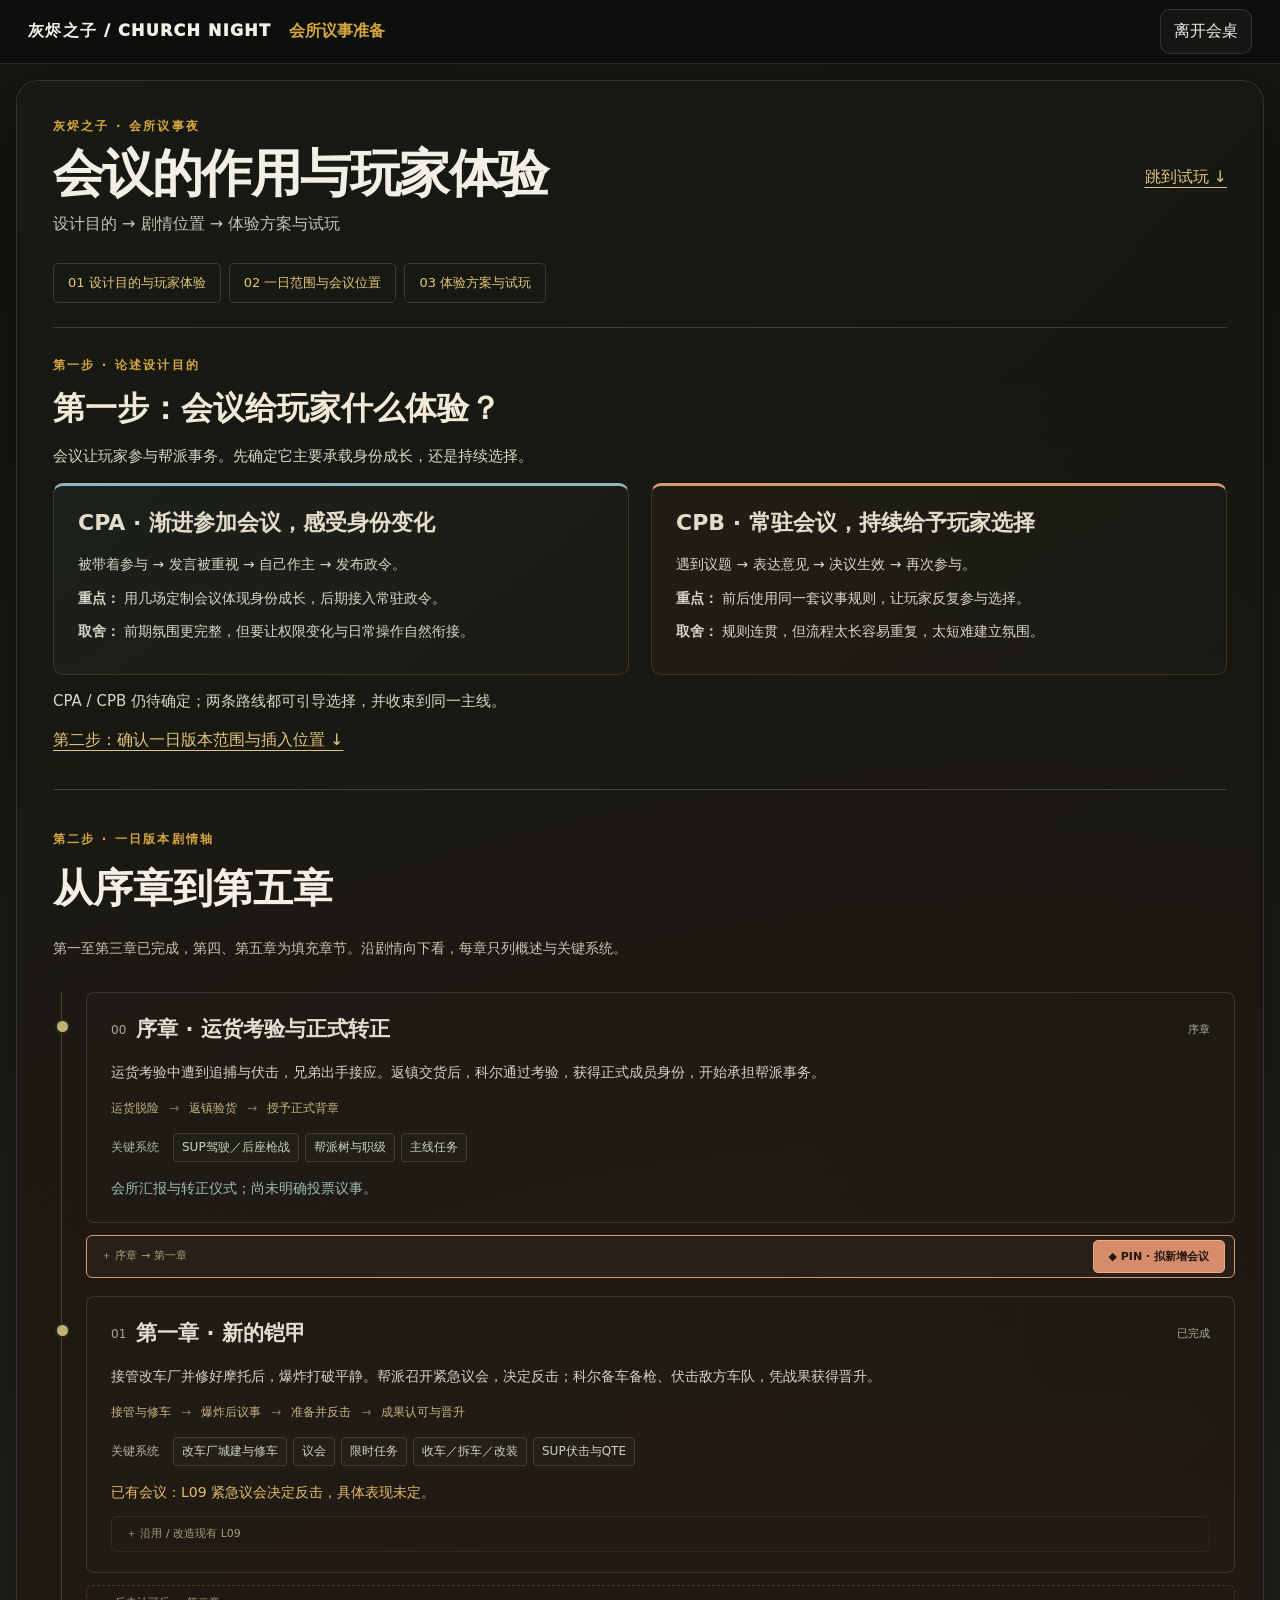
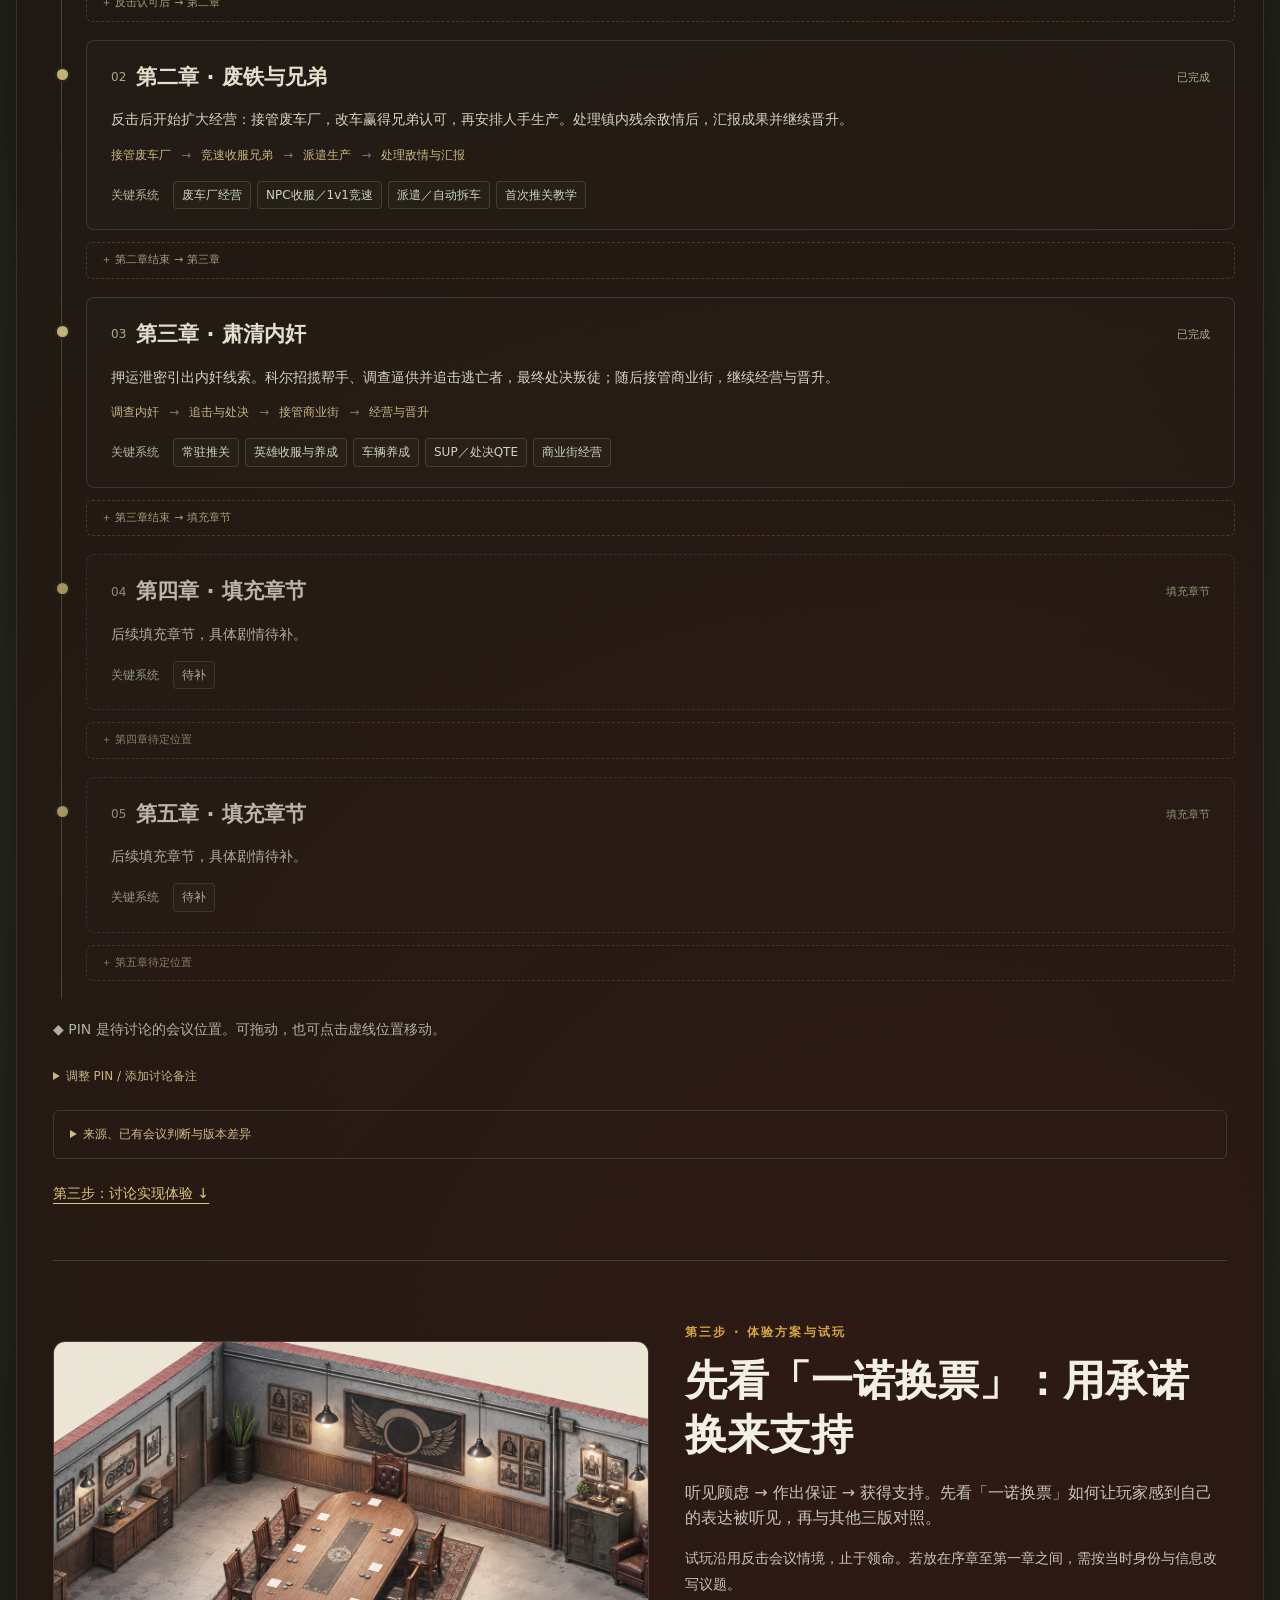
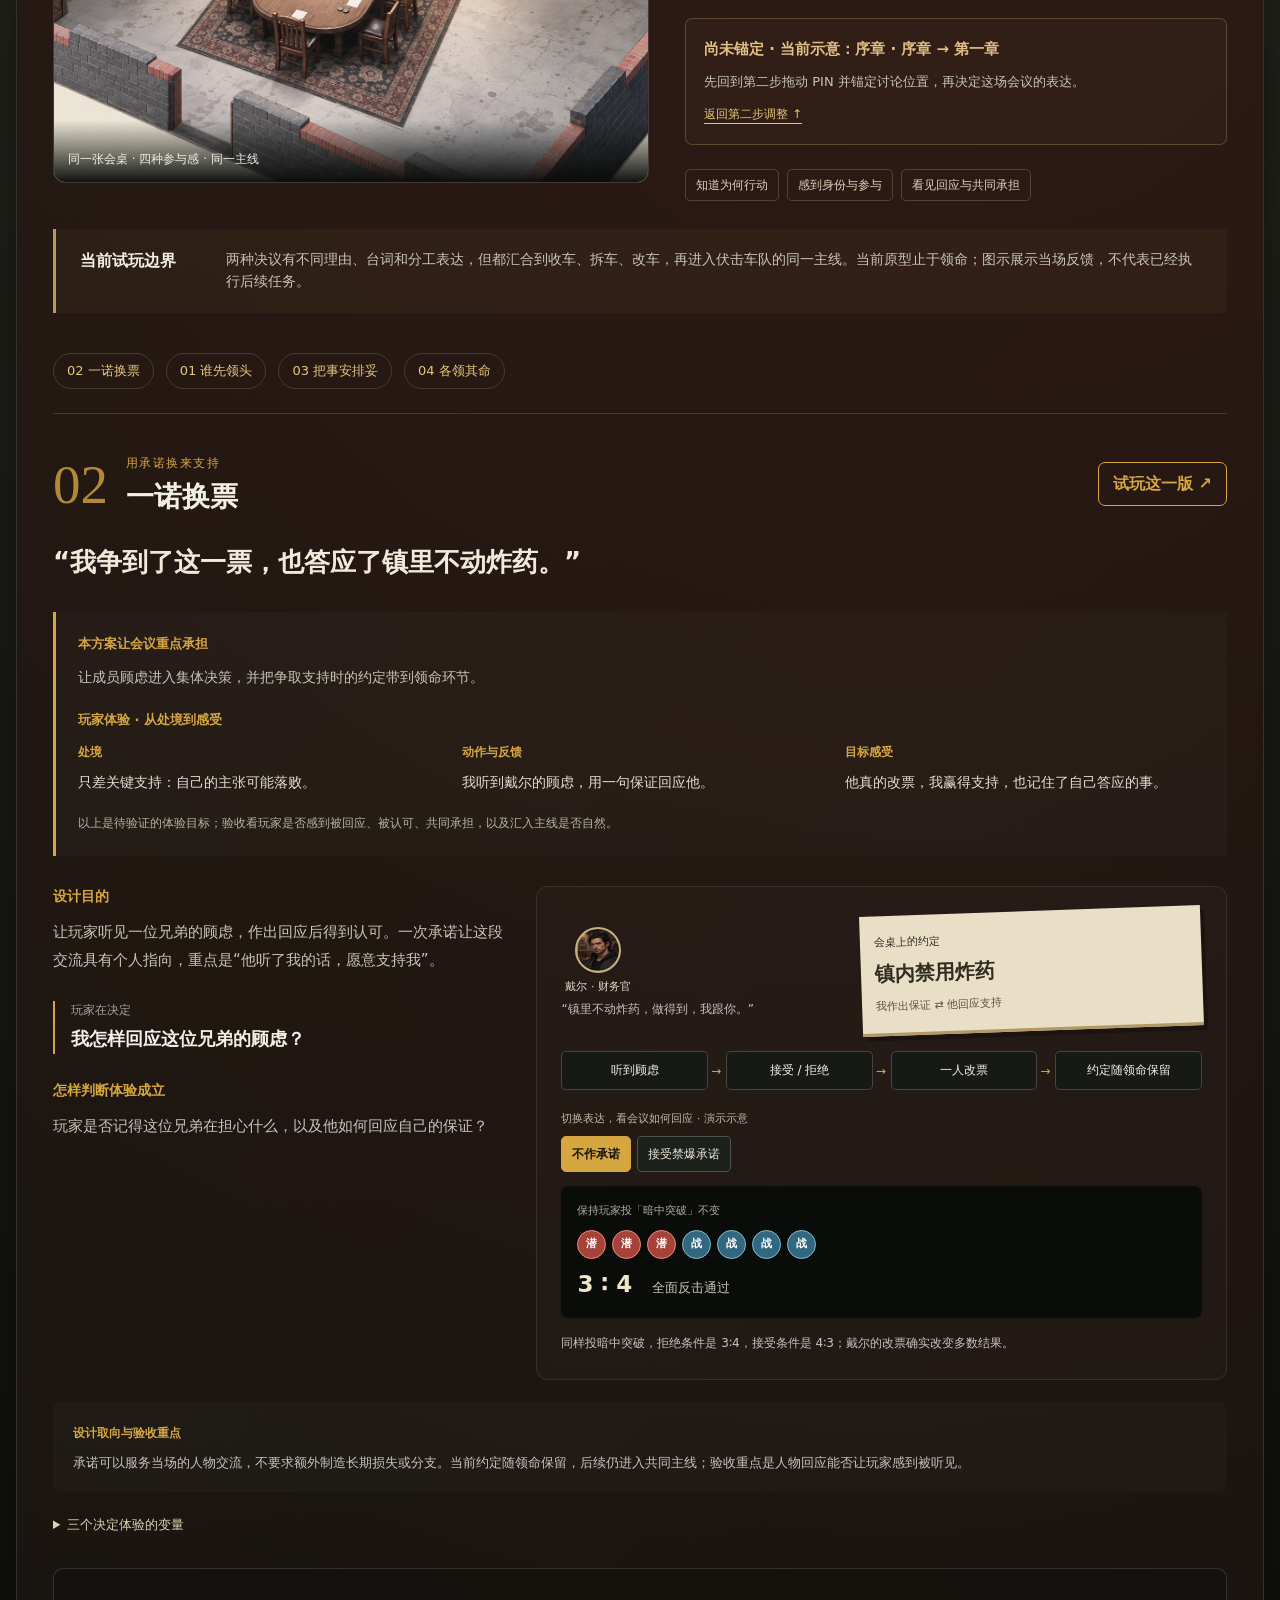
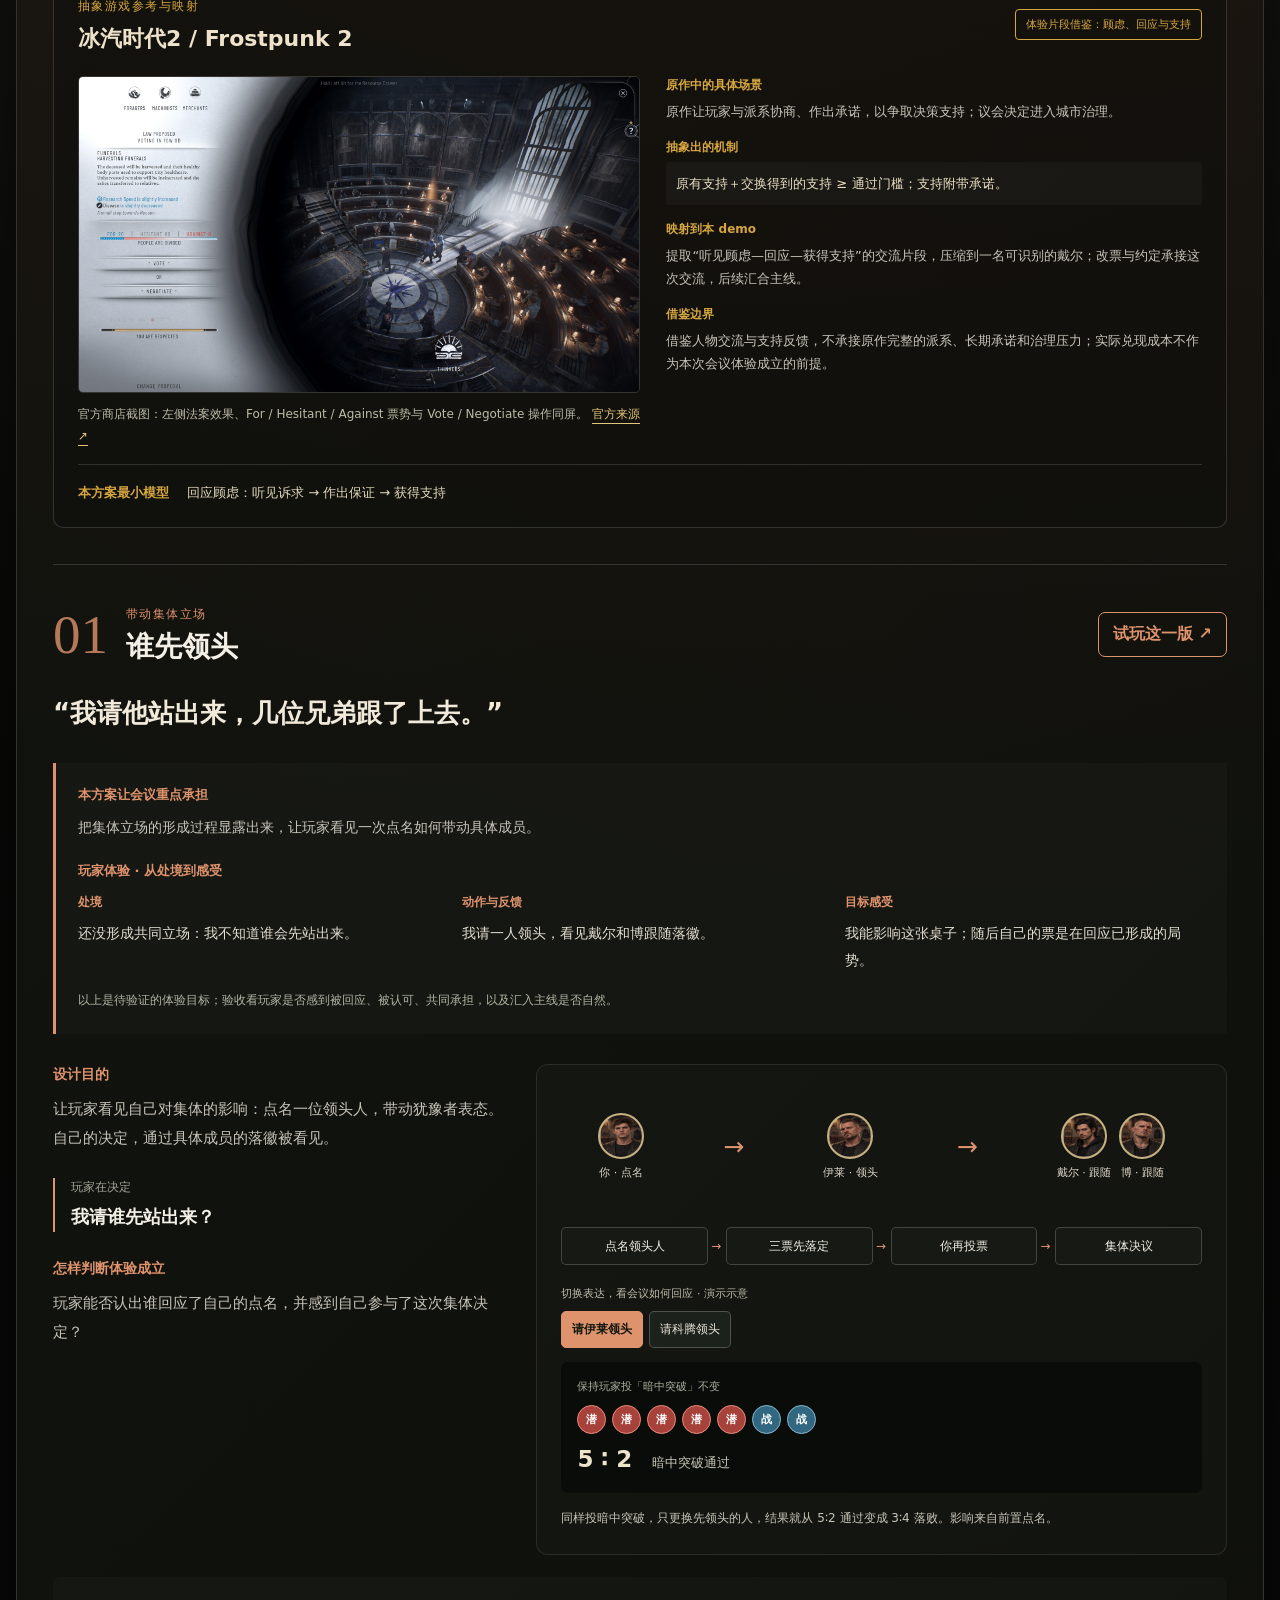
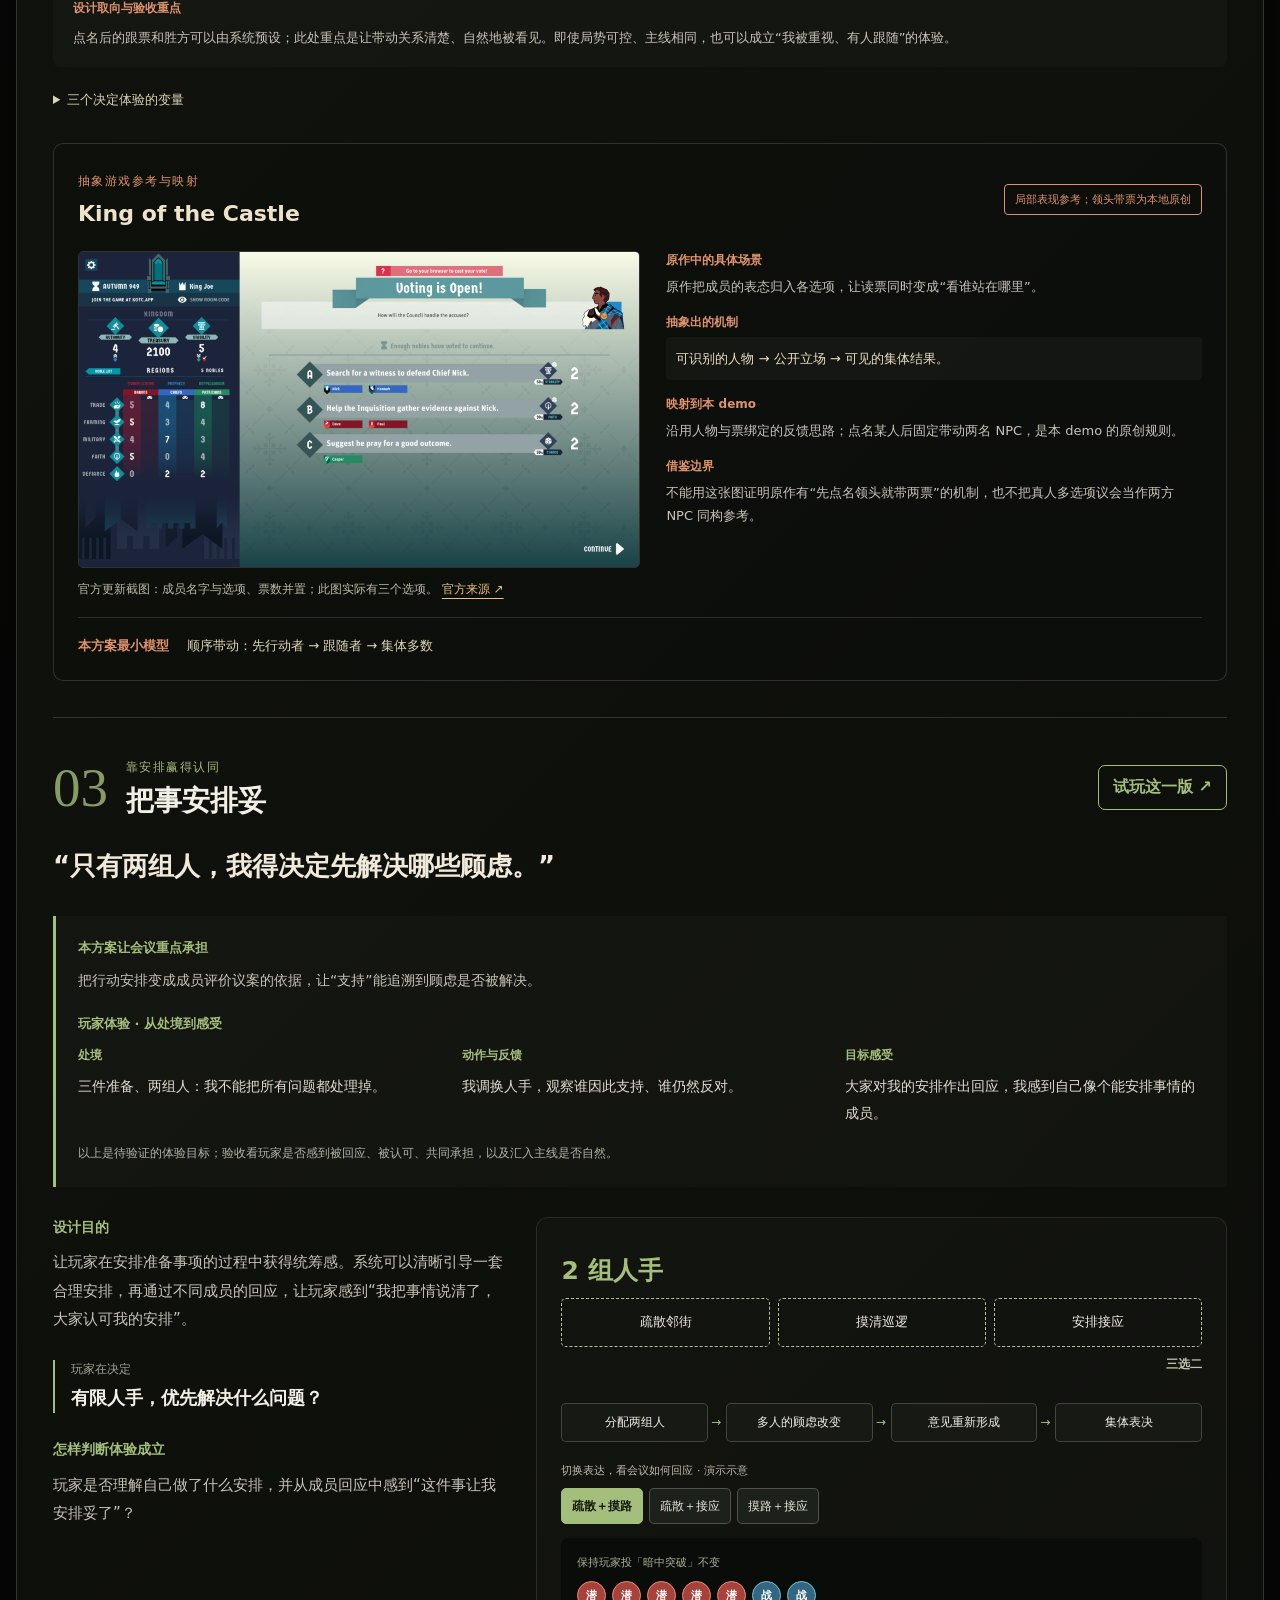
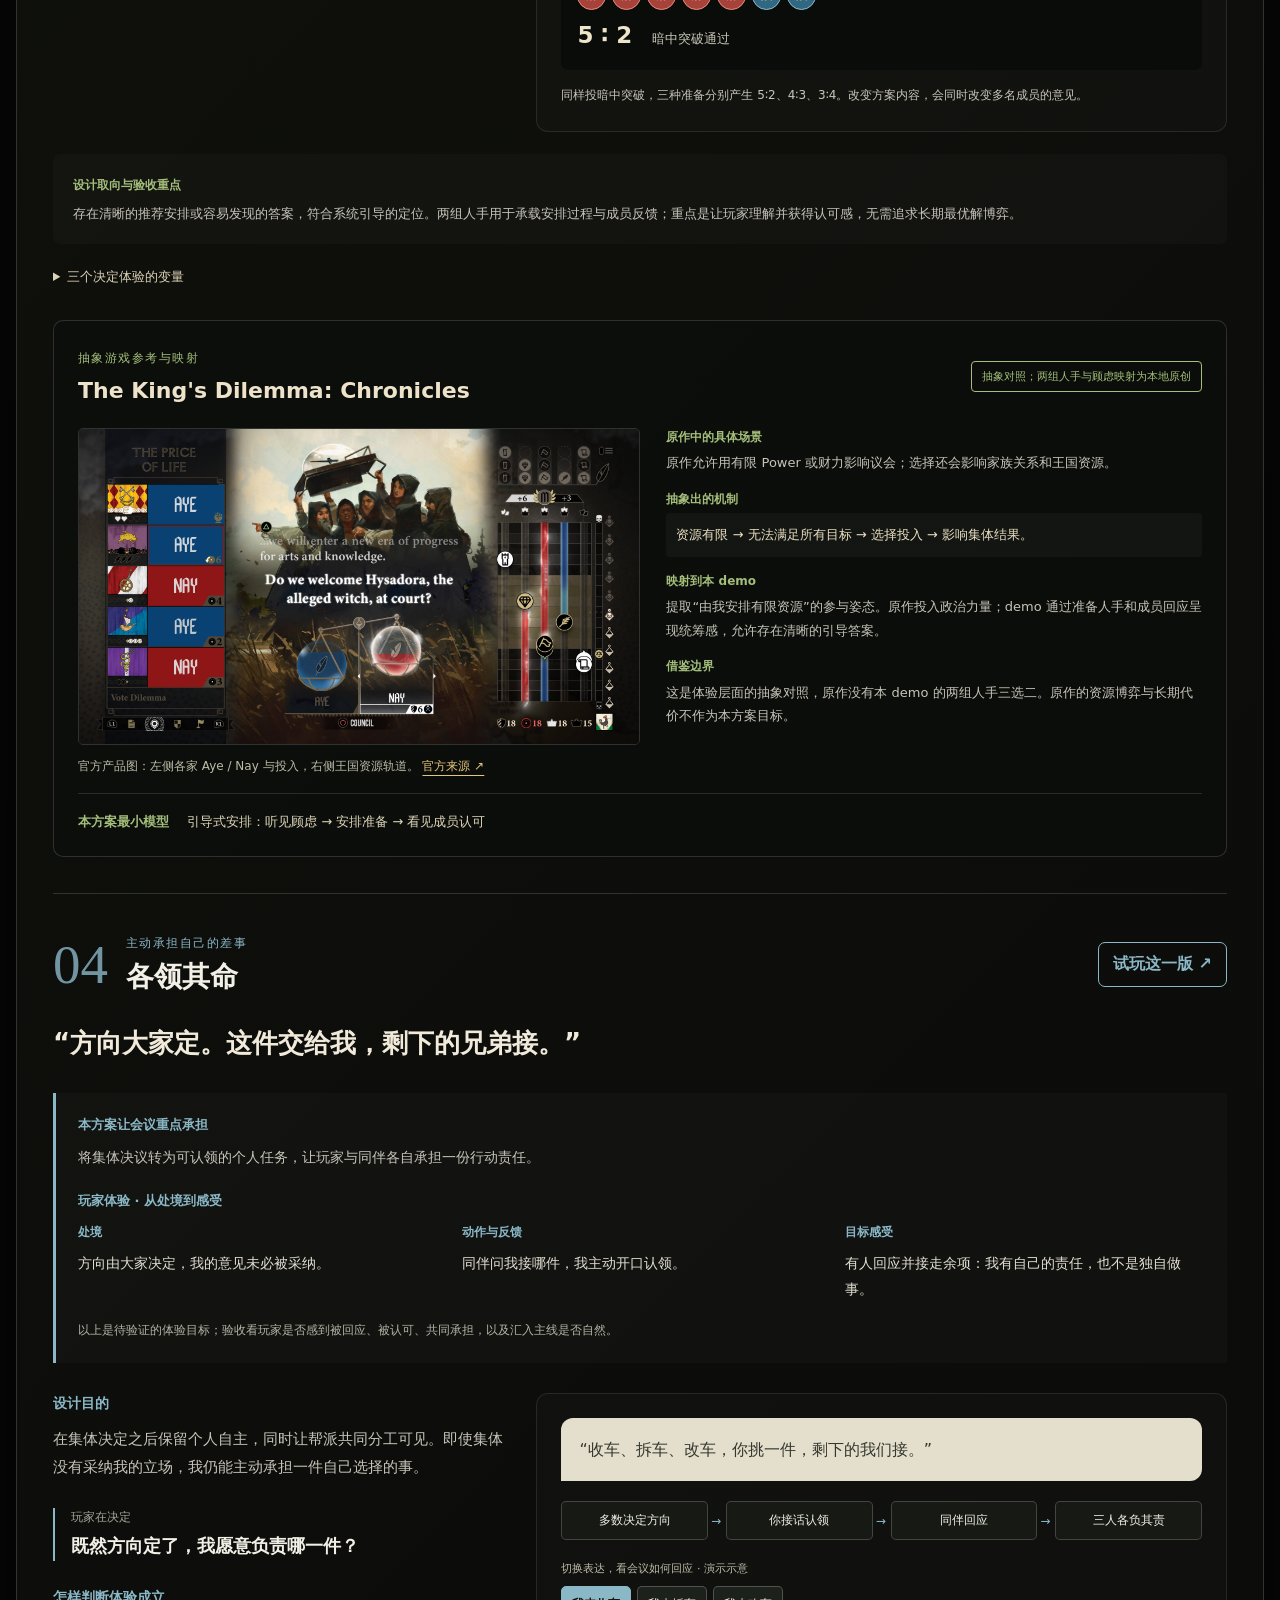
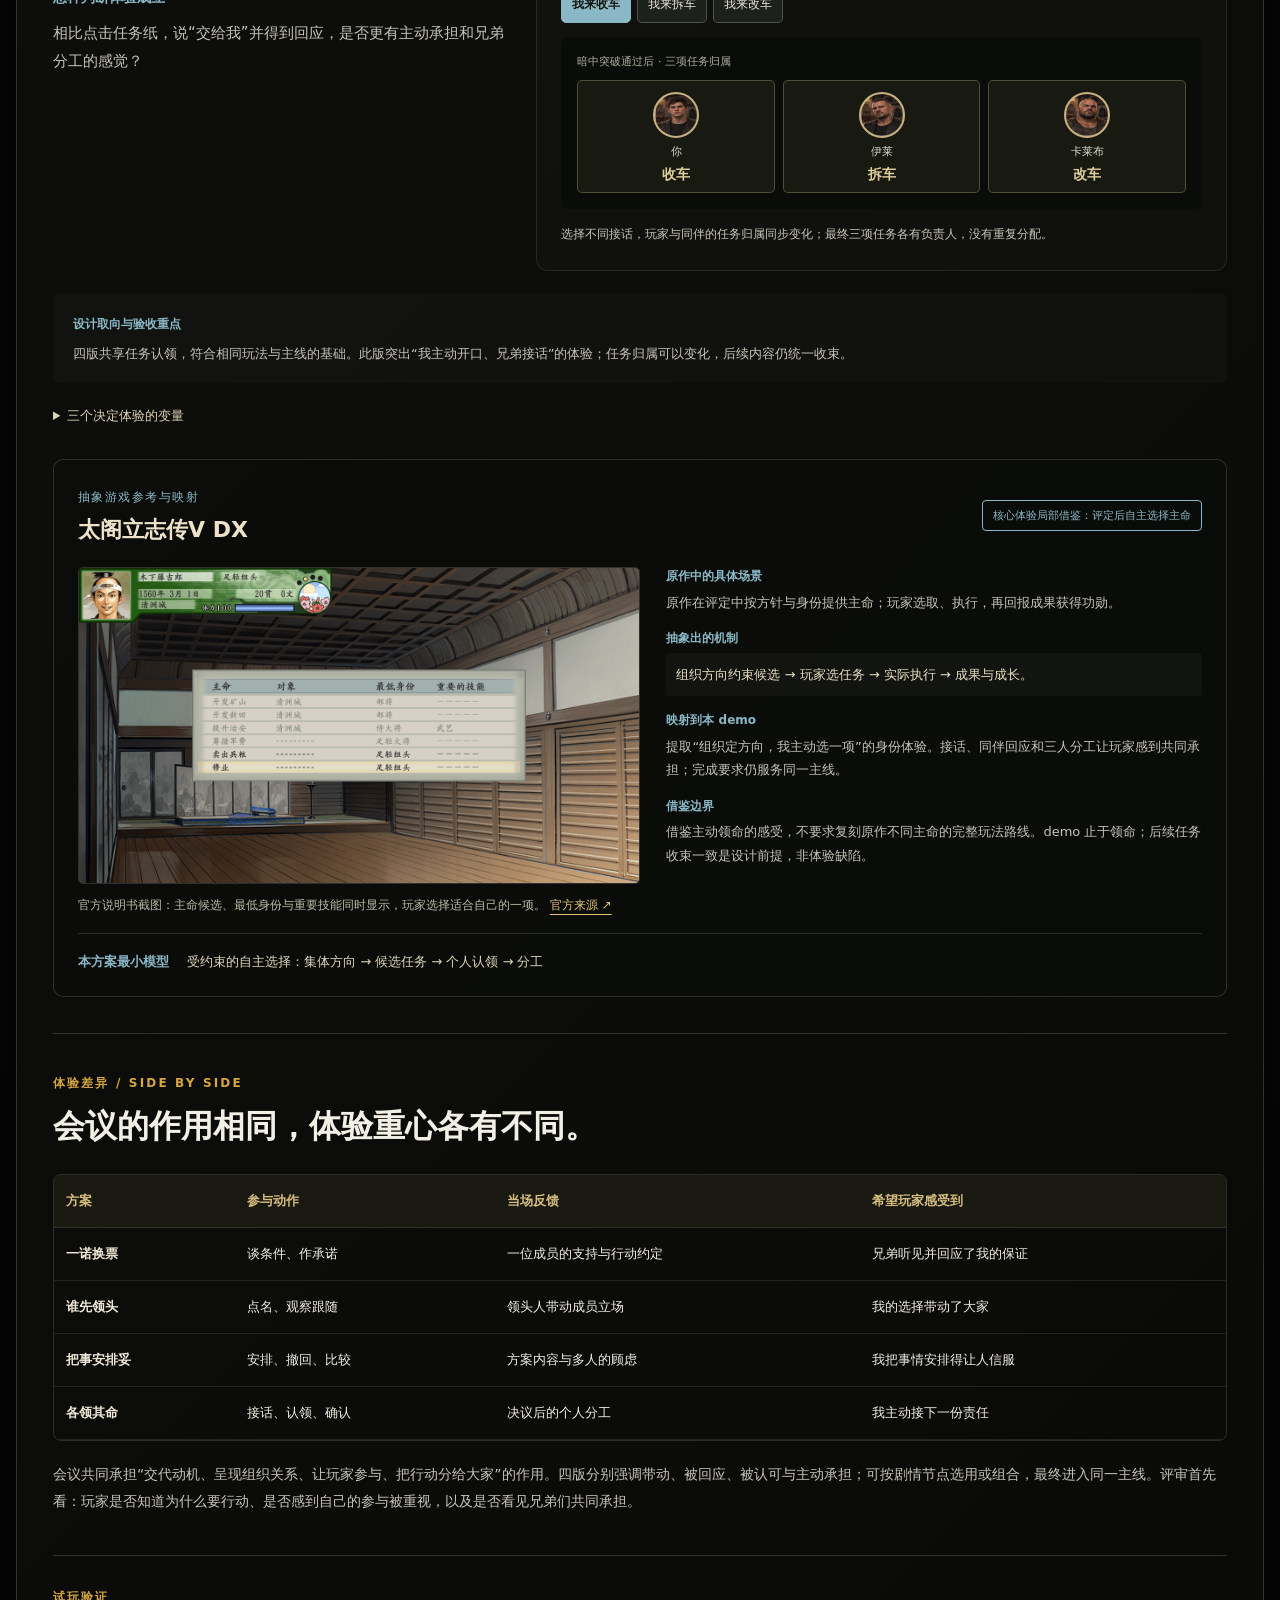
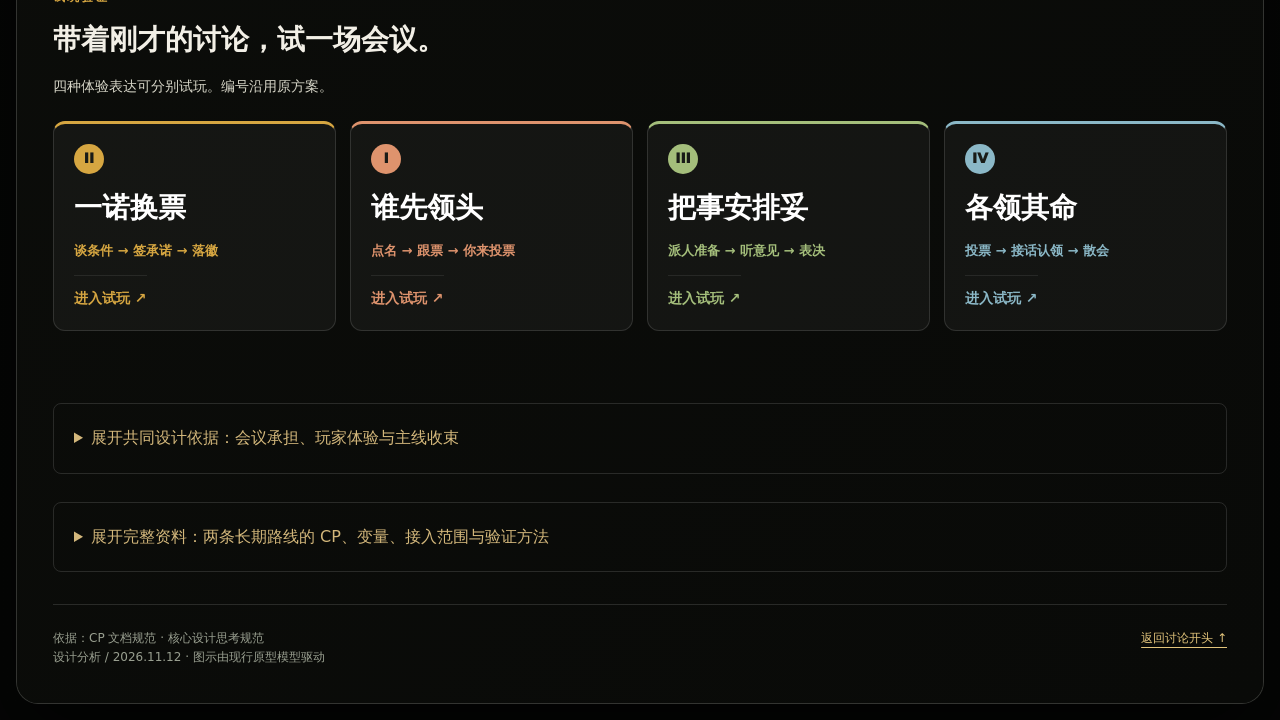
==== commit ccde00e2: "refactor: playtest - simplify discussion and move demos after design" ====
--- a/playtest/index.html
+++ b/playtest/index.html
@@ -33,9 +33,9 @@
   <link rel="stylesheet" href="council-four.css">
   <link rel="stylesheet" href="council-guide.css">
   <link rel="stylesheet" href="council-readability.css?v=536">
-  <link rel="stylesheet" href="design-notes.css?v=20261112d">
-  <link rel="stylesheet" href="progression-notes.css?v=20261114b">
-  <link rel="stylesheet" href="scope-timeline.css?v=20261114b">
+  <link rel="stylesheet" href="design-notes.css?v=20261114c">
+  <link rel="stylesheet" href="progression-notes.css?v=20261114c">
+  <link rel="stylesheet" href="scope-timeline.css?v=20261114c">
 </head>
 <body>
 <div class="app">
@@ -82,10 +82,10 @@
 <script src="council-identity.js?v=533"></script>
 <script src="council-model.js?v=536"></script>
 <script src="council-actions.js?v=536"></script>
-<script src="design-notes.js?v=20261112d"></script>
-<script src="progression-notes.js?v=20261114b"></script>
-<script src="meeting-timeline-data.js?v=20261114b"></script>
-<script src="scope-timeline.js?v=20261114b"></script>
+<script src="design-notes.js?v=20261114c"></script>
+<script src="progression-notes.js?v=20261114c"></script>
+<script src="meeting-timeline-data.js?v=20261114c"></script>
+<script src="scope-timeline.js?v=20261114c"></script>
 <script src="vote-views-four.js?v=536"></script>
 <script src="council-guide.js?v=536"></script>
 <script src="council-v4.js?v=536"></script>
--- a/playtest/progression-notes.css
+++ b/playtest/progression-notes.css
@@ -42,3 +42,16 @@
 #menu .cp-baseline{padding:14px 18px;border-left:2px solid #8bb8c7;background:#8bb8c709;font-size:13px;line-height:1.85;color:#bfd0cf}
 @media(max-width:800px){.cp-route-grid{grid-template-columns:1fr}.cp-discussion{padding-top:28px;margin-top:28px}#menu .cp-route{padding:20px}.cp-details{padding:16px}.cp-fork{padding:16px}.cp-chapter{padding:26px 0}#menu .cp-discussion p{font-size:14px}.cp-table th,.cp-table td{padding:12px}.cp-fork-paths{gap:8px;font-size:12px}.cp-fork-node{font-size:13px}.cp-nav{gap:7px}}
 @media(max-width:500px){#menu .cp-intro h2{font-size:26px}.cp-route li{font-size:12px;padding:10px 8px}}
+
+/* Discussion first, playtest after the expression comparison. */
+#menu #meeting-position{margin-top:24px;padding-top:24px}
+#menu #meeting-position .cp-route{padding:20px 24px}
+#menu #meeting-position .cp-route h3{font-size:22px;margin:0 0 14px}
+#menu #meeting-position .cp-route p{margin:10px 0;line-height:1.7}
+#menu #meeting-position .cp-intro h2{font-size:32px;margin:10px 0}
+.demo-playground{margin:40px 0;padding:32px 0;border-top:1px solid #ffffff28;scroll-margin-top:24px}
+#menu .demo-playground h2{font-size:28px;margin:12px 0}
+#menu .demo-playground p{font-size:14px;color:#d8d7c9;line-height:1.8}
+.demo-playground .mode-grid{margin-top:22px}
+@media(max-width:800px){#menu #meeting-position .cp-intro h2{font-size:26px}#menu #meeting-position .cp-route h3{font-size:21px}.demo-playground .mode-grid{grid-template-columns:repeat(2,minmax(0,1fr))}}
+@media(max-width:500px){.demo-playground .mode-grid{grid-template-columns:1fr}}
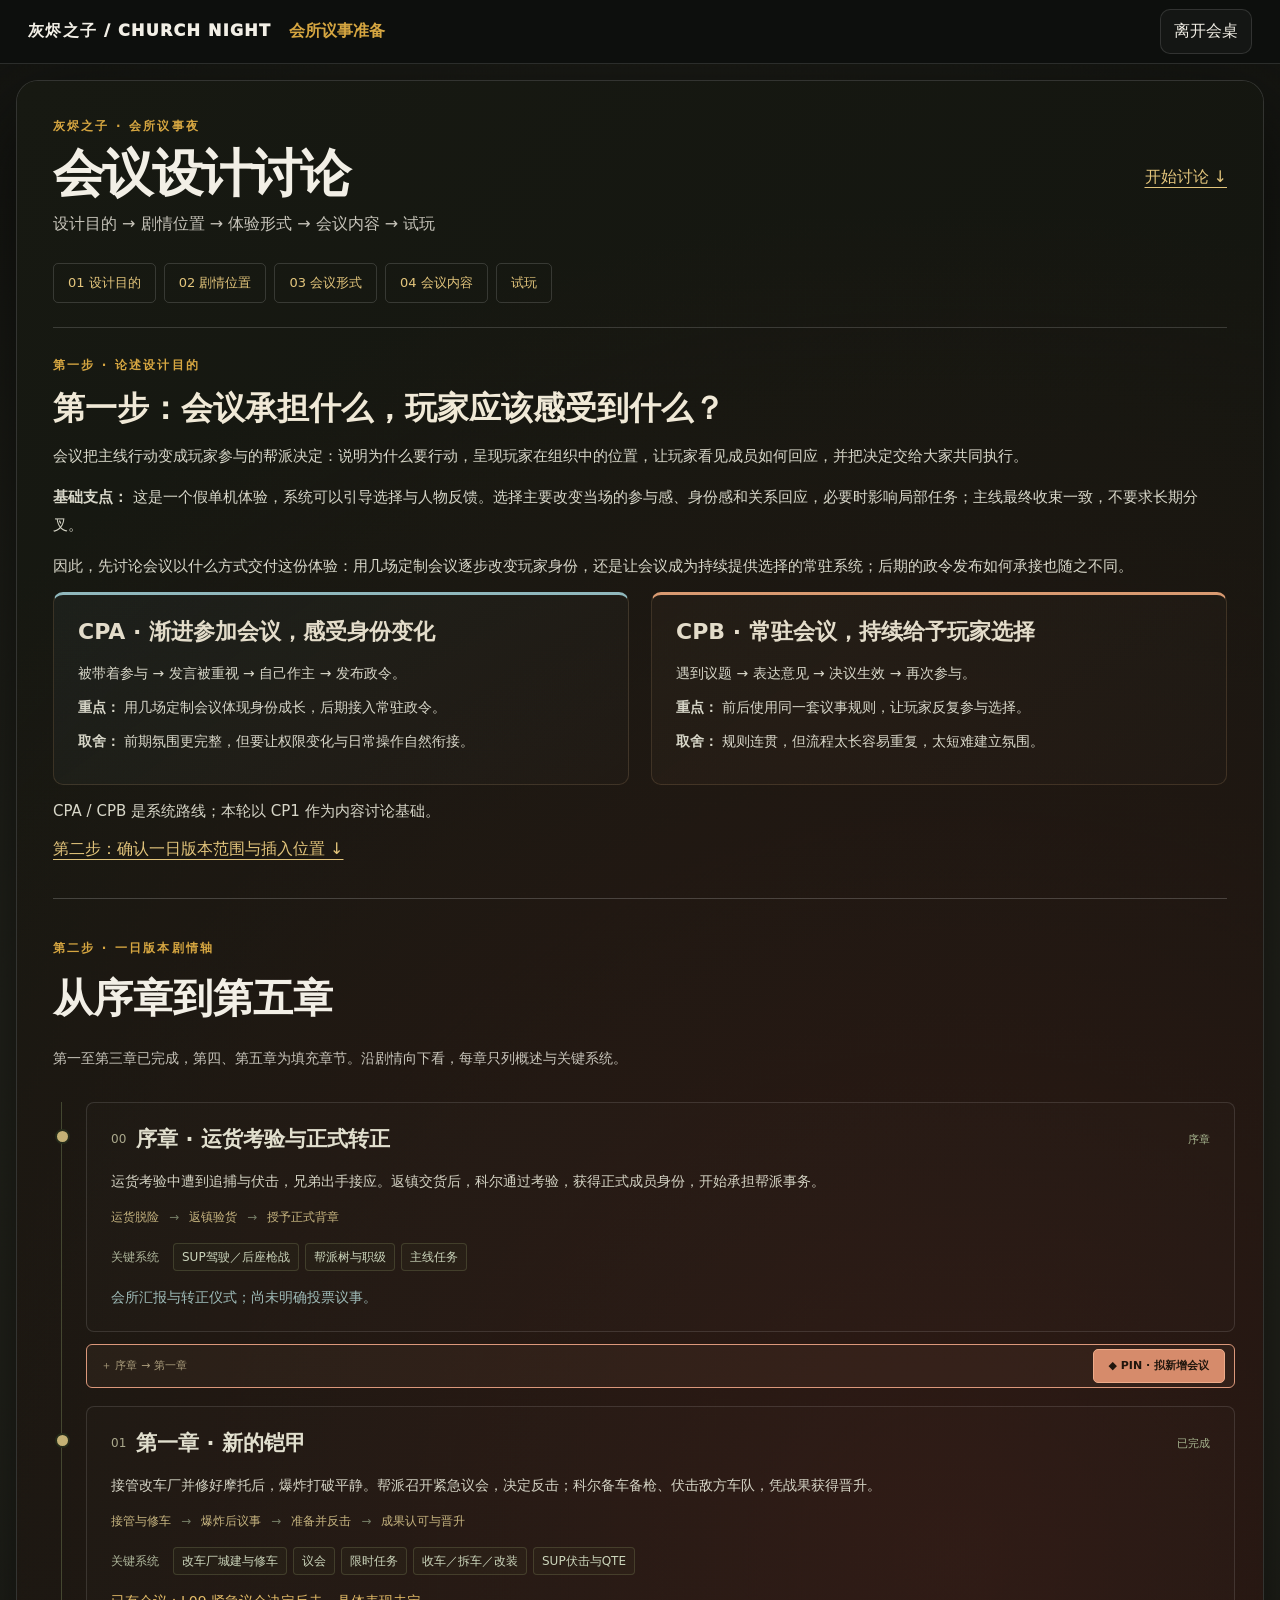
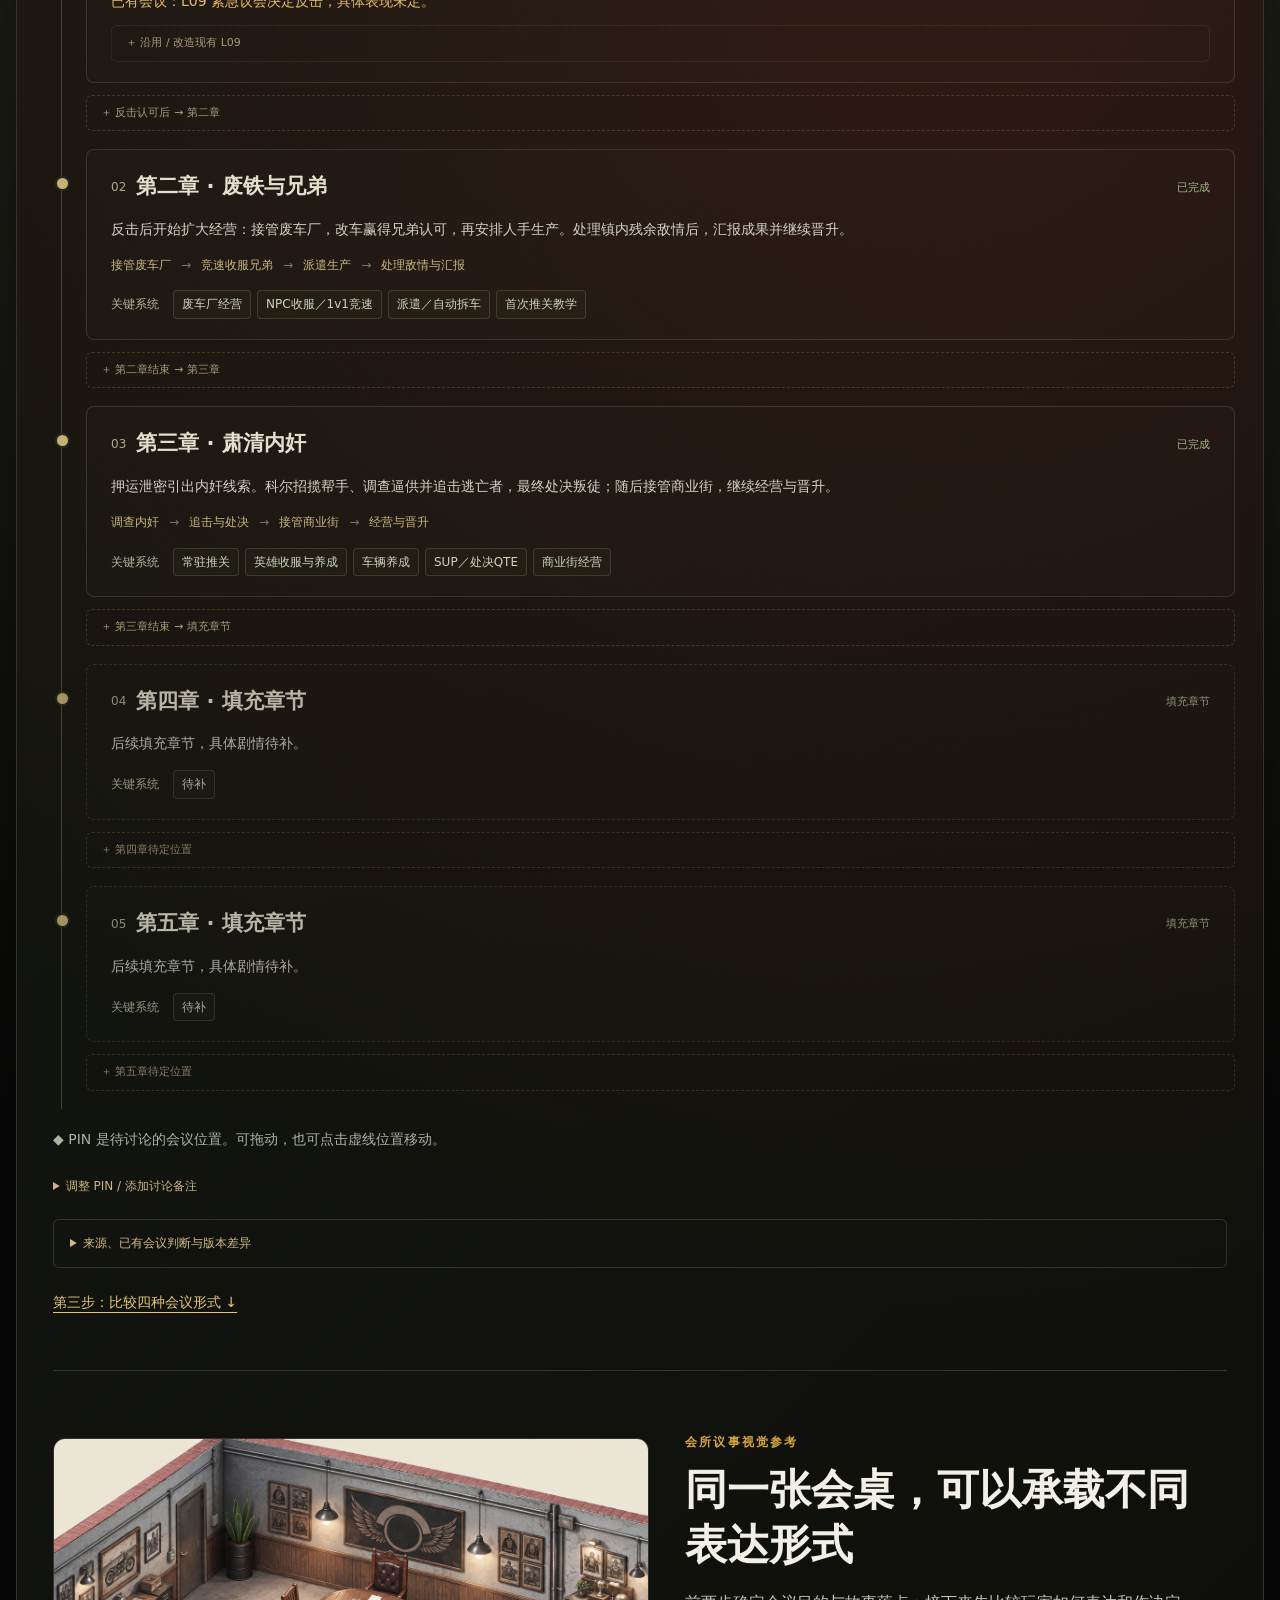
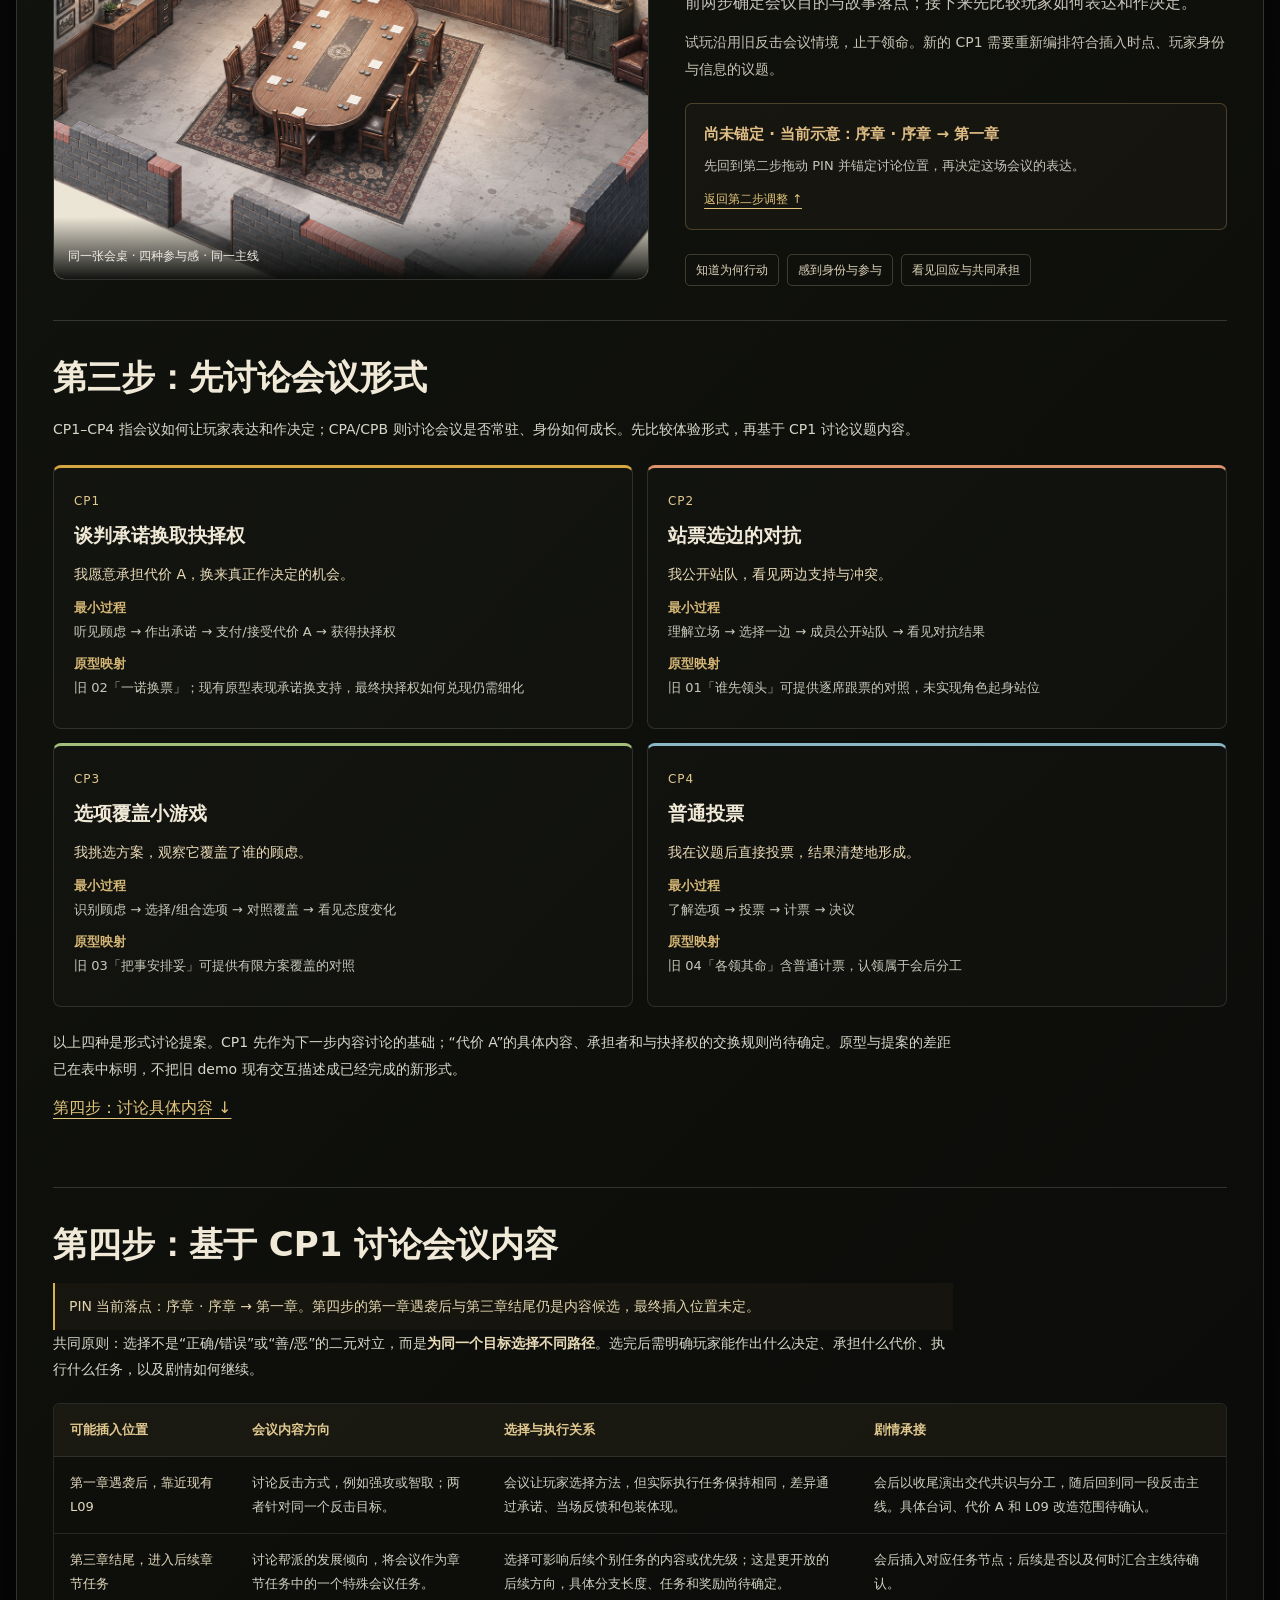
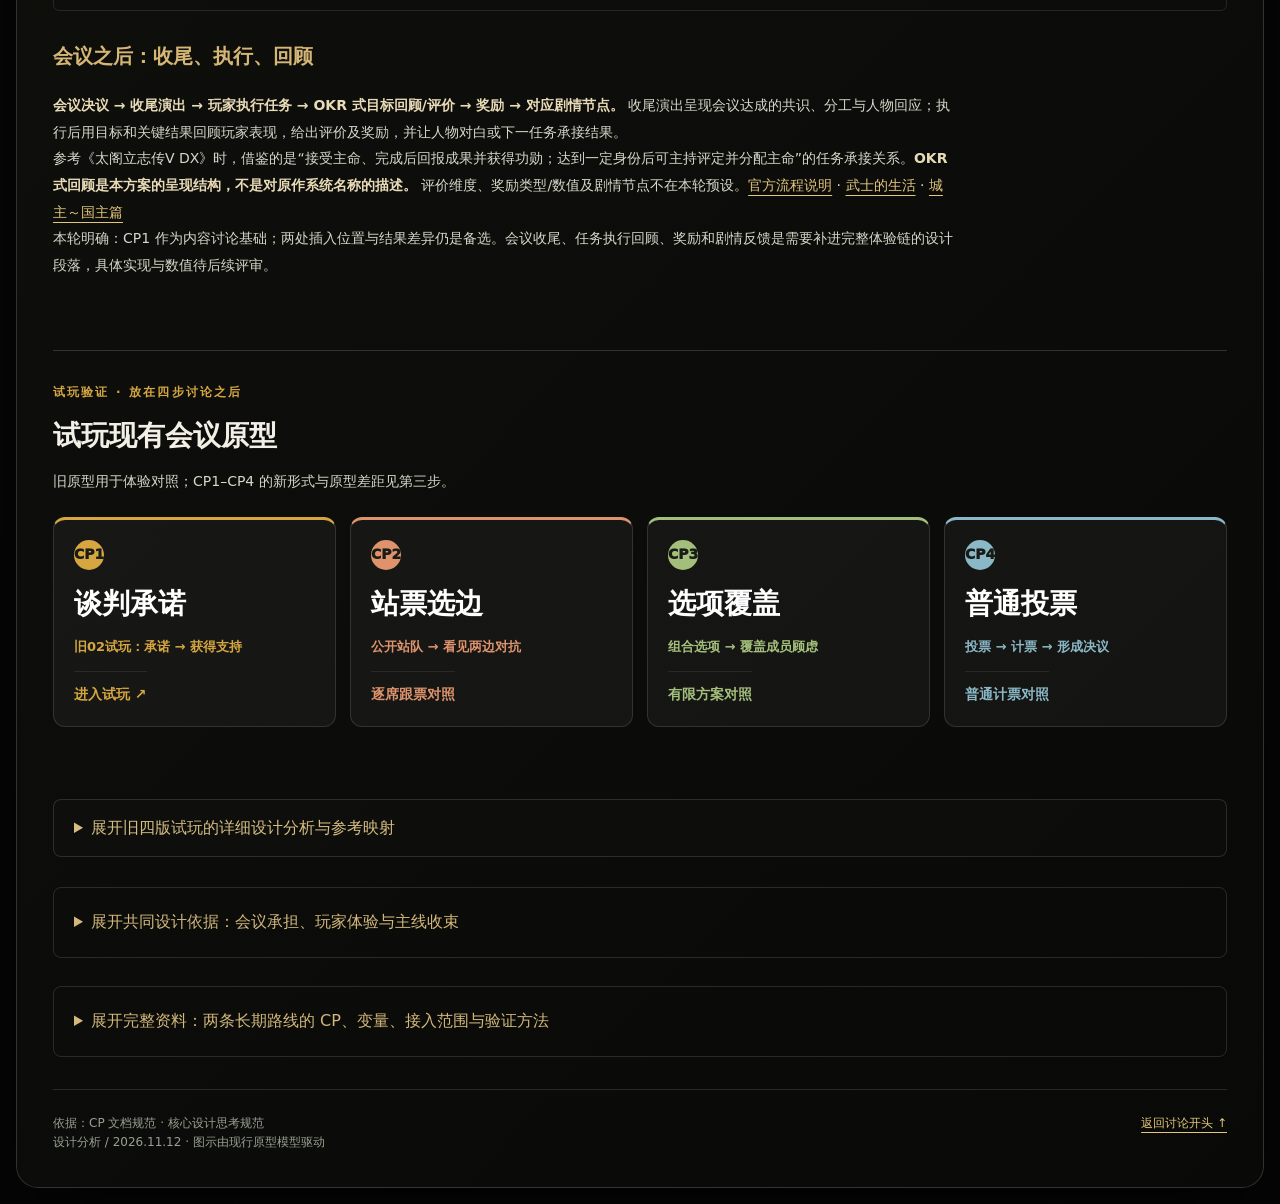
==== commit 4ef71608: "feat: restructure meeting design discussion" ====
--- a/playtest/index.html
+++ b/playtest/index.html
@@ -33,9 +33,9 @@
   <link rel="stylesheet" href="council-four.css">
   <link rel="stylesheet" href="council-guide.css">
   <link rel="stylesheet" href="council-readability.css?v=536">
-  <link rel="stylesheet" href="design-notes.css?v=20261114c">
-  <link rel="stylesheet" href="progression-notes.css?v=20261114c">
-  <link rel="stylesheet" href="scope-timeline.css?v=20261114c">
+  <link rel="stylesheet" href="design-notes.css?v=20261116a">
+  <link rel="stylesheet" href="progression-notes.css?v=20261116c">
+  <link rel="stylesheet" href="scope-timeline.css?v=20261116c">
 </head>
 <body>
 <div class="app">
@@ -82,12 +82,12 @@
 <script src="council-identity.js?v=533"></script>
 <script src="council-model.js?v=536"></script>
 <script src="council-actions.js?v=536"></script>
-<script src="design-notes.js?v=20261114c"></script>
-<script src="progression-notes.js?v=20261114c"></script>
-<script src="meeting-timeline-data.js?v=20261114c"></script>
-<script src="scope-timeline.js?v=20261114c"></script>
-<script src="vote-views-four.js?v=536"></script>
+<script src="design-notes.js?v=20261116c"></script>
+<script src="progression-notes.js?v=20261116c"></script>
+<script src="meeting-timeline-data.js?v=20261116c"></script>
+<script src="scope-timeline.js?v=20261116c"></script>
+<script src="vote-views-four.js?v=20261116c"></script>
 <script src="council-guide.js?v=536"></script>
-<script src="council-v4.js?v=536"></script>
+<script src="council-v4.js?v=20261116c"></script>
 </body>
 </html>
--- a/playtest/progression-notes.css
+++ b/playtest/progression-notes.css
@@ -43,6 +43,24 @@
 @media(max-width:800px){.cp-route-grid{grid-template-columns:1fr}.cp-discussion{padding-top:28px;margin-top:28px}#menu .cp-route{padding:20px}.cp-details{padding:16px}.cp-fork{padding:16px}.cp-chapter{padding:26px 0}#menu .cp-discussion p{font-size:14px}.cp-table th,.cp-table td{padding:12px}.cp-fork-paths{gap:8px;font-size:12px}.cp-fork-node{font-size:13px}.cp-nav{gap:7px}}
 @media(max-width:500px){#menu .cp-intro h2{font-size:26px}.cp-route li{font-size:12px;padding:10px 8px}}
 
+/* Four-part discussion: compare meeting form, then place the content. */
+#menu .meeting-formats,#menu .meeting-content{margin:34px 0;padding:32px 0;border-top:1px solid #ffffff28;scroll-margin-top:24px}
+#menu .meeting-formats>h2,#menu .meeting-content>h2{font-size:clamp(25px,3vw,34px);line-height:1.45;margin:0 0 14px;color:#f0e9d7}
+#menu .meeting-formats>p,#menu .meeting-content>p{max-width:900px;font-size:14px;line-height:1.9;color:#d8d7c9}
+.meeting-format-grid{display:grid;grid-template-columns:repeat(2,minmax(0,1fr));gap:14px;margin:22px 0}
+.meeting-format-card{padding:20px;border:1px solid #ffffff20;border-top:3px solid #9a9c88;border-radius:8px;background:#ffffff04}
+.meeting-format-card.cp1{border-top-color:#d6a641}.meeting-format-card.cp2{border-top-color:#de936d}.meeting-format-card.cp3{border-top-color:#a4be7b}.meeting-format-card.cp4{border-top-color:#8bb8c7}
+.meeting-format-card>small{color:#e0c88f;font-size:12px;letter-spacing:.08em}.meeting-format-card h3{font-size:19px;margin:8px 0 12px;color:#f0e9d7}
+#menu .meeting-format-card p{font-size:13px;line-height:1.8;color:#c9c8ba;margin:9px 0}.meeting-format-card .format-experience{color:#eadbb8!important;font-size:14px!important}
+.meeting-format-card b{color:#d5b675}.meeting-formats .step-next{display:inline-block;margin-top:14px;color:#e1c67f}
+.content-pin-summary{padding:10px 14px;border-left:2px solid #d6b253;background:#d6b2530a;color:#e2d5ae!important}
+.meeting-content .cp-table table{min-width:880px}.meeting-content .cp-table th:first-child,.meeting-content .cp-table td:first-child{min-width:145px}
+.meeting-content h3{margin-top:30px;color:#d5b675;font-size:20px}
+.meeting-content>p strong{color:#eadbb8}.meeting-content>p a{color:#e1c67f}
+.dn-legacy{margin:30px 0;padding:16px 20px;border:1px solid #ffffff20;border-radius:8px;background:#ffffff03}
+.dn-legacy>summary{cursor:pointer;color:#d6bd82}.dn-legacy[open]>summary{margin-bottom:20px;padding-bottom:12px;border-bottom:1px solid #ffffff20}
+@media(max-width:760px){.meeting-format-grid{grid-template-columns:1fr}.meeting-format-card{padding:16px}#menu .meeting-formats,#menu .meeting-content{padding:24px 0;margin:24px 0}.meeting-content .cp-table table{min-width:820px}}
+
 /* Discussion first, playtest after the expression comparison. */
 #menu #meeting-position{margin-top:24px;padding-top:24px}
 #menu #meeting-position .cp-route{padding:20px 24px}
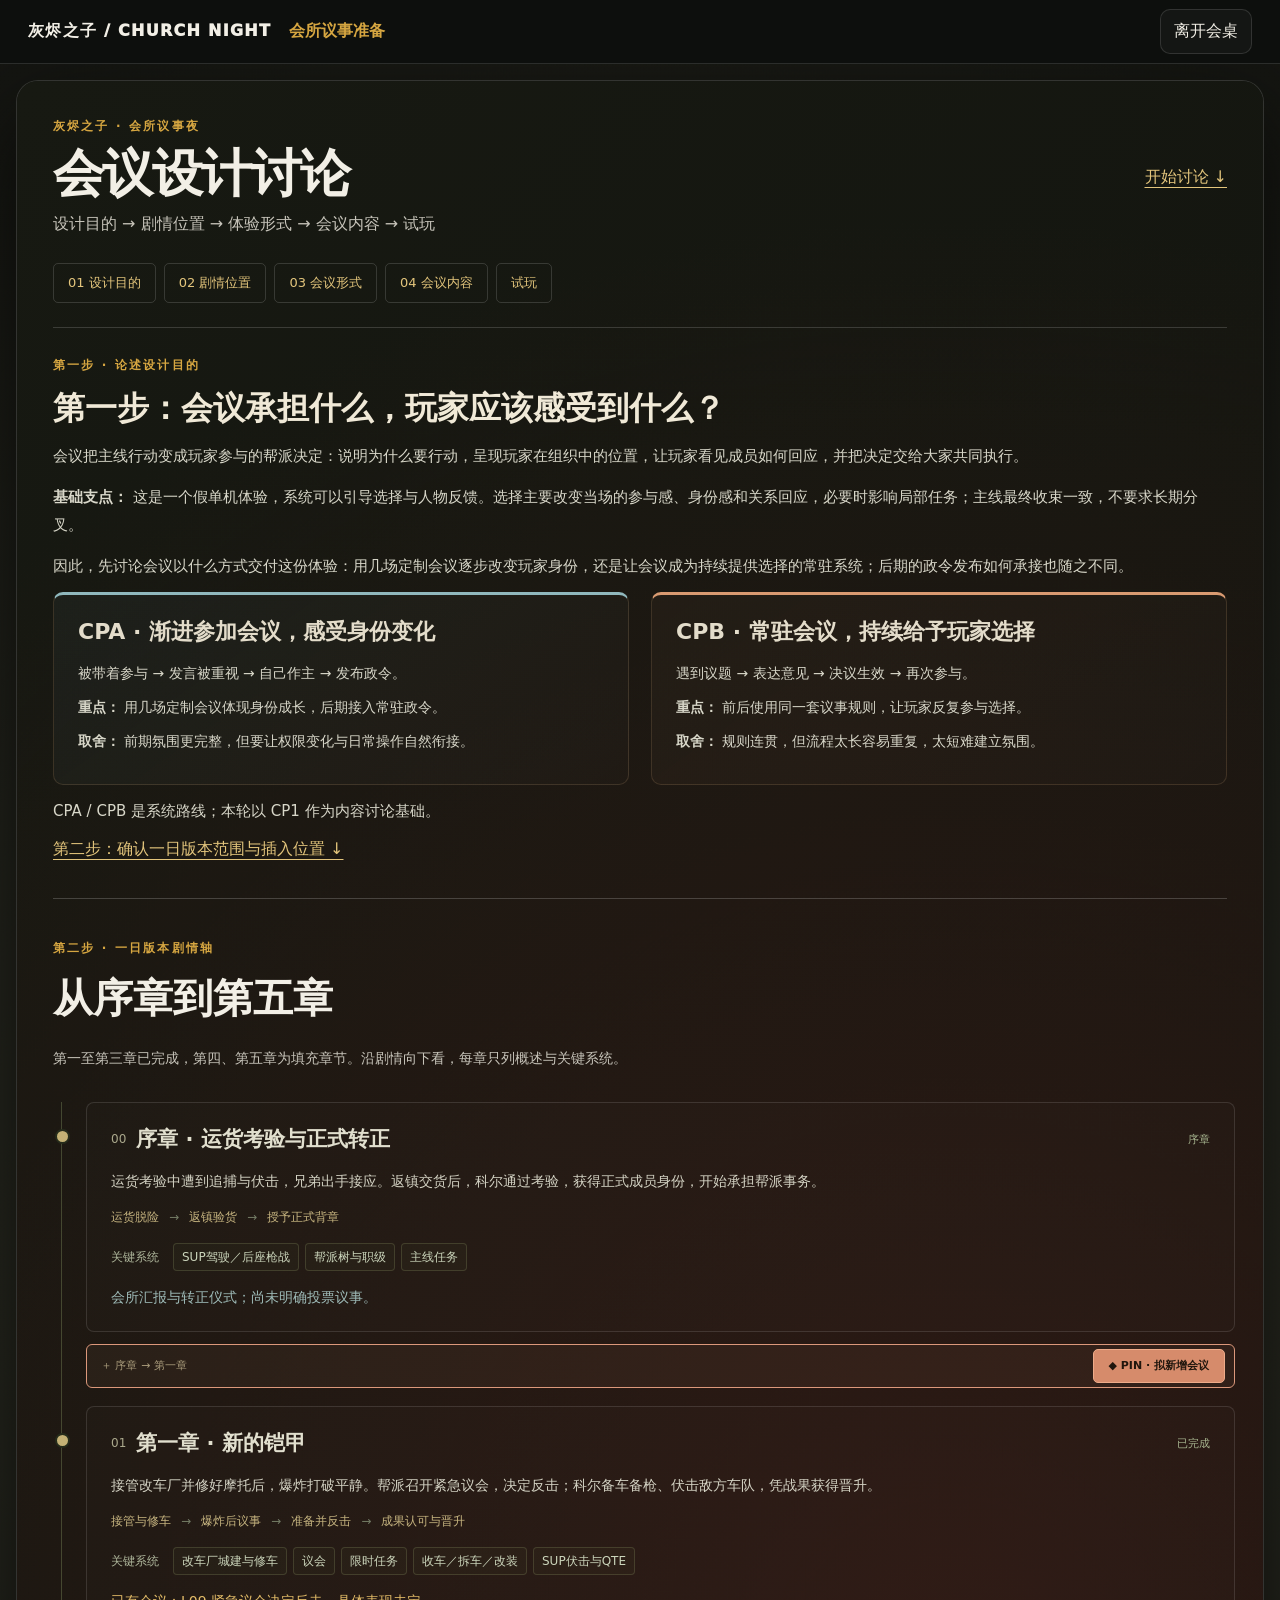
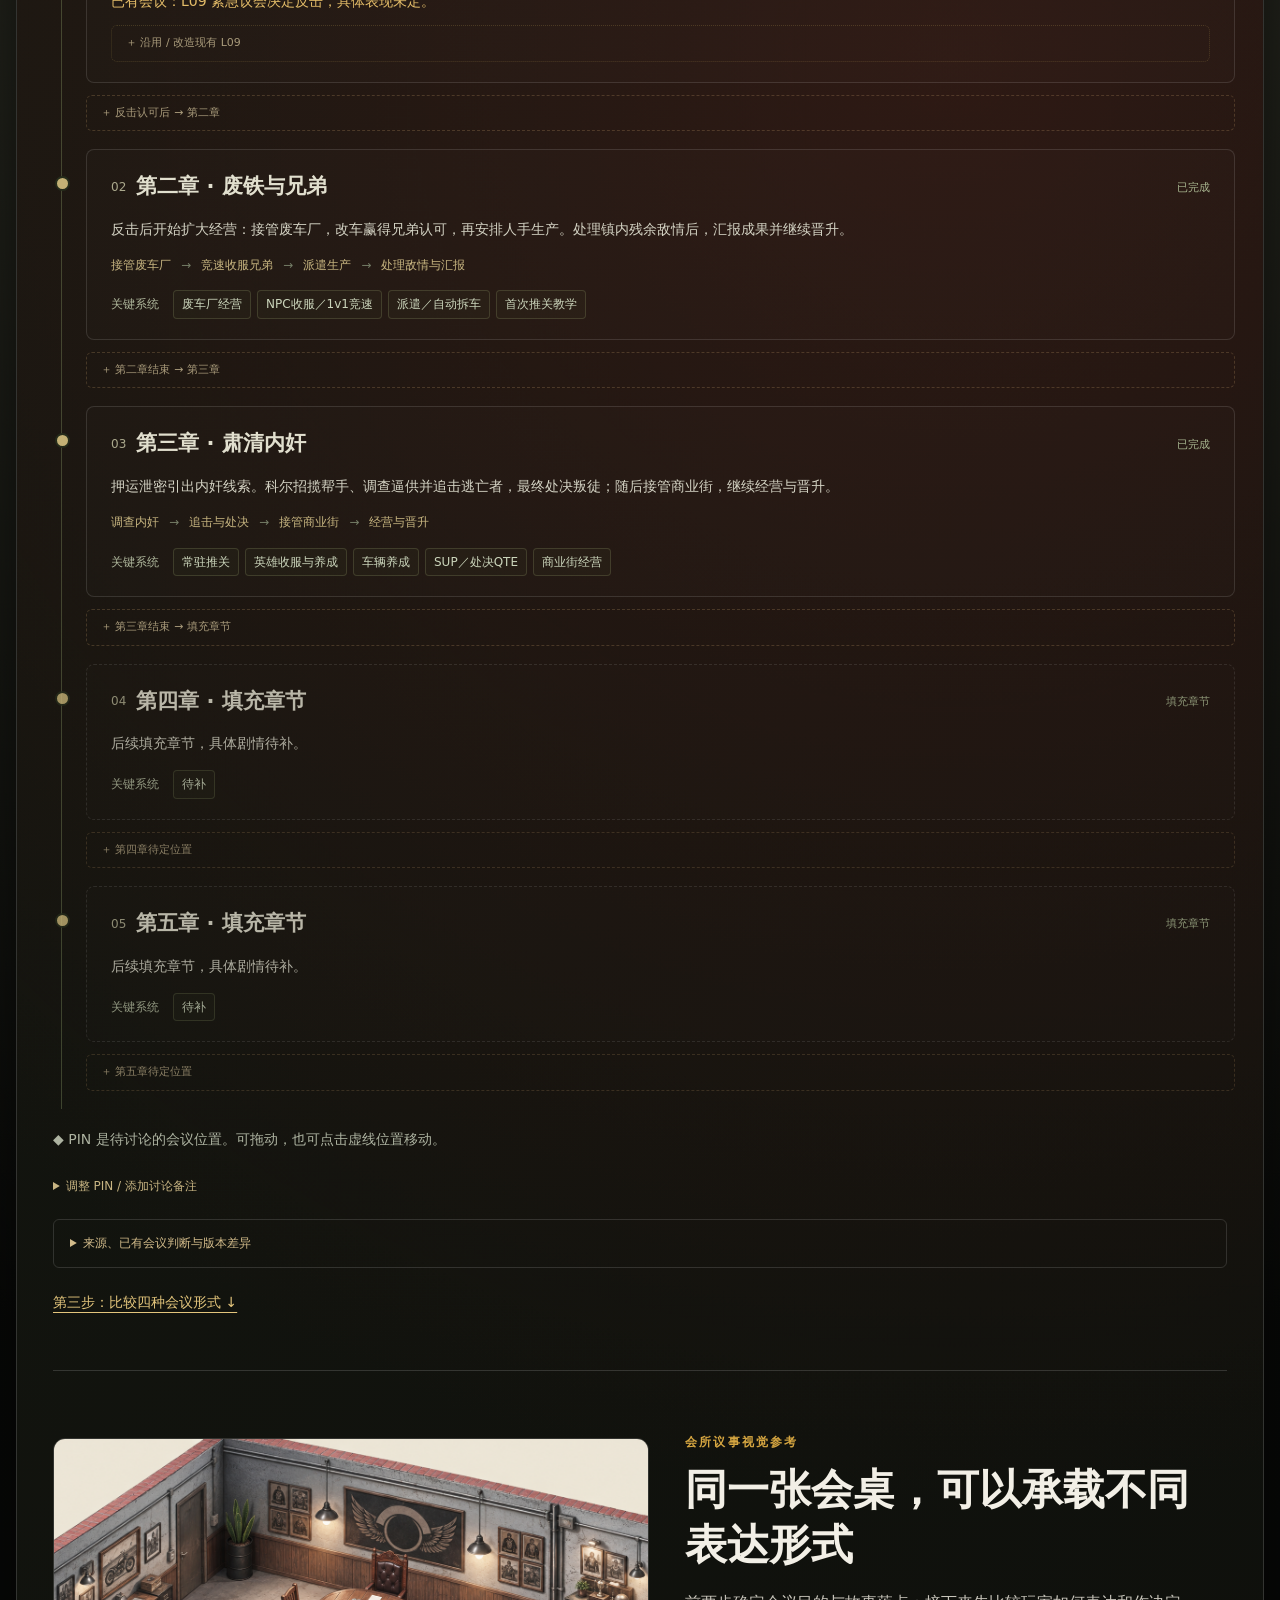
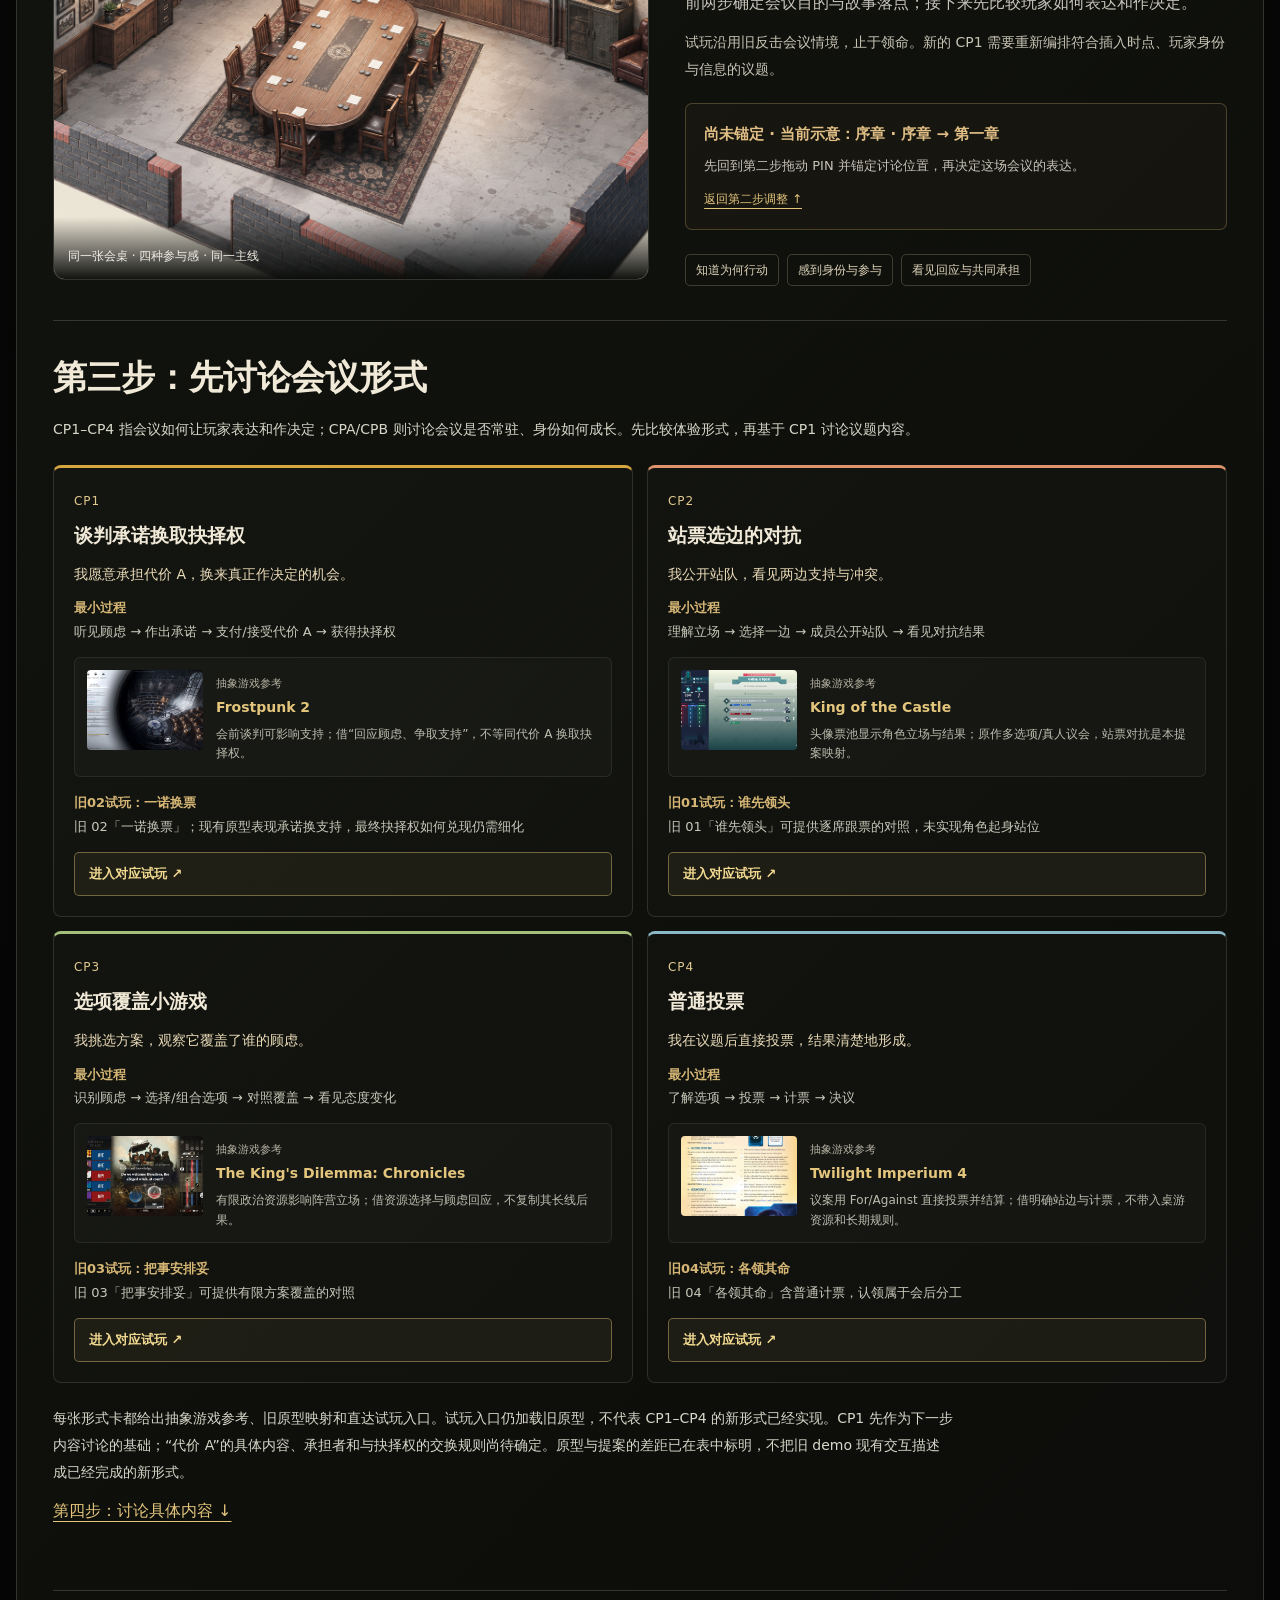
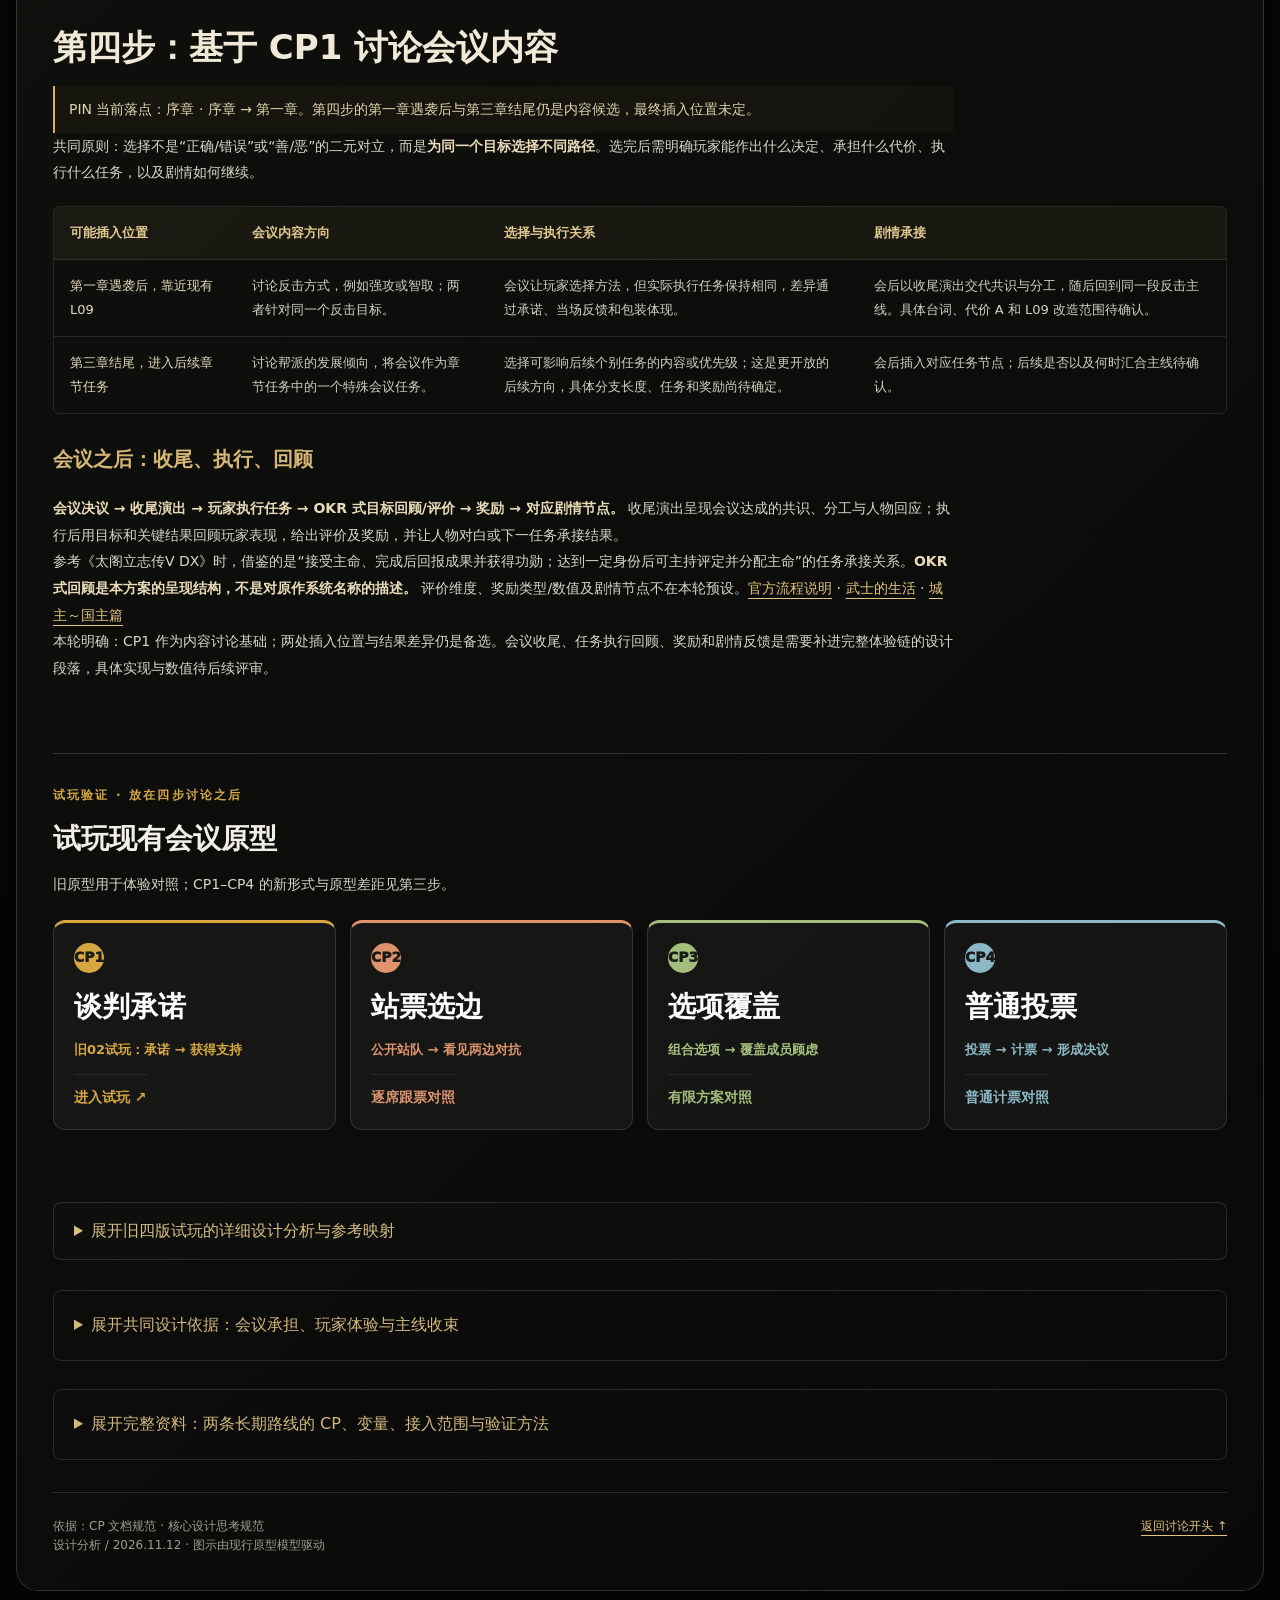
==== commit 510c6f29: "Restore meeting format references and play links" ====
--- a/playtest/index.html
+++ b/playtest/index.html
@@ -34,8 +34,8 @@
   <link rel="stylesheet" href="council-guide.css">
   <link rel="stylesheet" href="council-readability.css?v=536">
   <link rel="stylesheet" href="design-notes.css?v=20261116a">
-  <link rel="stylesheet" href="progression-notes.css?v=20261116c">
-  <link rel="stylesheet" href="scope-timeline.css?v=20261116c">
+  <link rel="stylesheet" href="progression-notes.css?v=20261116d">
+  <link rel="stylesheet" href="scope-timeline.css?v=20261116d">
 </head>
 <body>
 <div class="app">
@@ -82,12 +82,12 @@
 <script src="council-identity.js?v=533"></script>
 <script src="council-model.js?v=536"></script>
 <script src="council-actions.js?v=536"></script>
-<script src="design-notes.js?v=20261116c"></script>
-<script src="progression-notes.js?v=20261116c"></script>
-<script src="meeting-timeline-data.js?v=20261116c"></script>
-<script src="scope-timeline.js?v=20261116c"></script>
-<script src="vote-views-four.js?v=20261116c"></script>
+<script src="design-notes.js?v=20261116d"></script>
+<script src="progression-notes.js?v=20261116d"></script>
+<script src="meeting-timeline-data.js?v=20261116d"></script>
+<script src="scope-timeline.js?v=20261116d"></script>
+<script src="vote-views-four.js?v=20261116d"></script>
 <script src="council-guide.js?v=536"></script>
-<script src="council-v4.js?v=20261116c"></script>
+<script src="council-v4.js?v=20261116d"></script>
 </body>
 </html>
--- a/playtest/progression-notes.css
+++ b/playtest/progression-notes.css
@@ -53,6 +53,12 @@
 .meeting-format-card>small{color:#e0c88f;font-size:12px;letter-spacing:.08em}.meeting-format-card h3{font-size:19px;margin:8px 0 12px;color:#f0e9d7}
 #menu .meeting-format-card p{font-size:13px;line-height:1.8;color:#c9c8ba;margin:9px 0}.meeting-format-card .format-experience{color:#eadbb8!important;font-size:14px!important}
 .meeting-format-card b{color:#d5b675}.meeting-formats .step-next{display:inline-block;margin-top:14px;color:#e1c67f}
+.form-reference{display:grid;grid-template-columns:116px minmax(0,1fr);gap:13px;align-items:start;margin:14px 0;padding:12px;background:#ffffff06;border:1px solid #ffffff13;border-radius:6px}
+.form-reference-image{display:block;overflow:hidden;border-radius:4px}.form-reference-image img{display:block;width:100%;aspect-ratio:1.45;object-fit:cover}
+.form-reference small{color:#b6b2a2;font-size:11px}.form-reference h4{margin:2px 0 6px;font-size:14px}.form-reference h4 a{color:#e2ca8b;text-decoration:none}.form-reference h4 a:hover{text-decoration:underline}
+#menu .meeting-format-card .form-reference p{margin:0;font-size:12px;line-height:1.65;color:#bcbcae}
+.form-play{display:block;width:100%;margin-top:14px;padding:11px 14px;border:1px solid #d3b96f77;border-radius:5px;background:#d3b96f12;color:#f1d990;font:inherit;font-size:13px;font-weight:800;text-align:left;cursor:pointer}
+.form-play:hover,.form-play:focus-visible{background:#d3b96f25;border-color:#e4c778;outline:none}
 .content-pin-summary{padding:10px 14px;border-left:2px solid #d6b253;background:#d6b2530a;color:#e2d5ae!important}
 .meeting-content .cp-table table{min-width:880px}.meeting-content .cp-table th:first-child,.meeting-content .cp-table td:first-child{min-width:145px}
 .meeting-content h3{margin-top:30px;color:#d5b675;font-size:20px}
@@ -60,6 +66,7 @@
 .dn-legacy{margin:30px 0;padding:16px 20px;border:1px solid #ffffff20;border-radius:8px;background:#ffffff03}
 .dn-legacy>summary{cursor:pointer;color:#d6bd82}.dn-legacy[open]>summary{margin-bottom:20px;padding-bottom:12px;border-bottom:1px solid #ffffff20}
 @media(max-width:760px){.meeting-format-grid{grid-template-columns:1fr}.meeting-format-card{padding:16px}#menu .meeting-formats,#menu .meeting-content{padding:24px 0;margin:24px 0}.meeting-content .cp-table table{min-width:820px}}
+@media(max-width:420px){.form-reference{grid-template-columns:92px minmax(0,1fr);gap:10px;padding:9px}.form-reference h4{font-size:13px}}
 
 /* Discussion first, playtest after the expression comparison. */
 #menu #meeting-position{margin-top:24px;padding-top:24px}
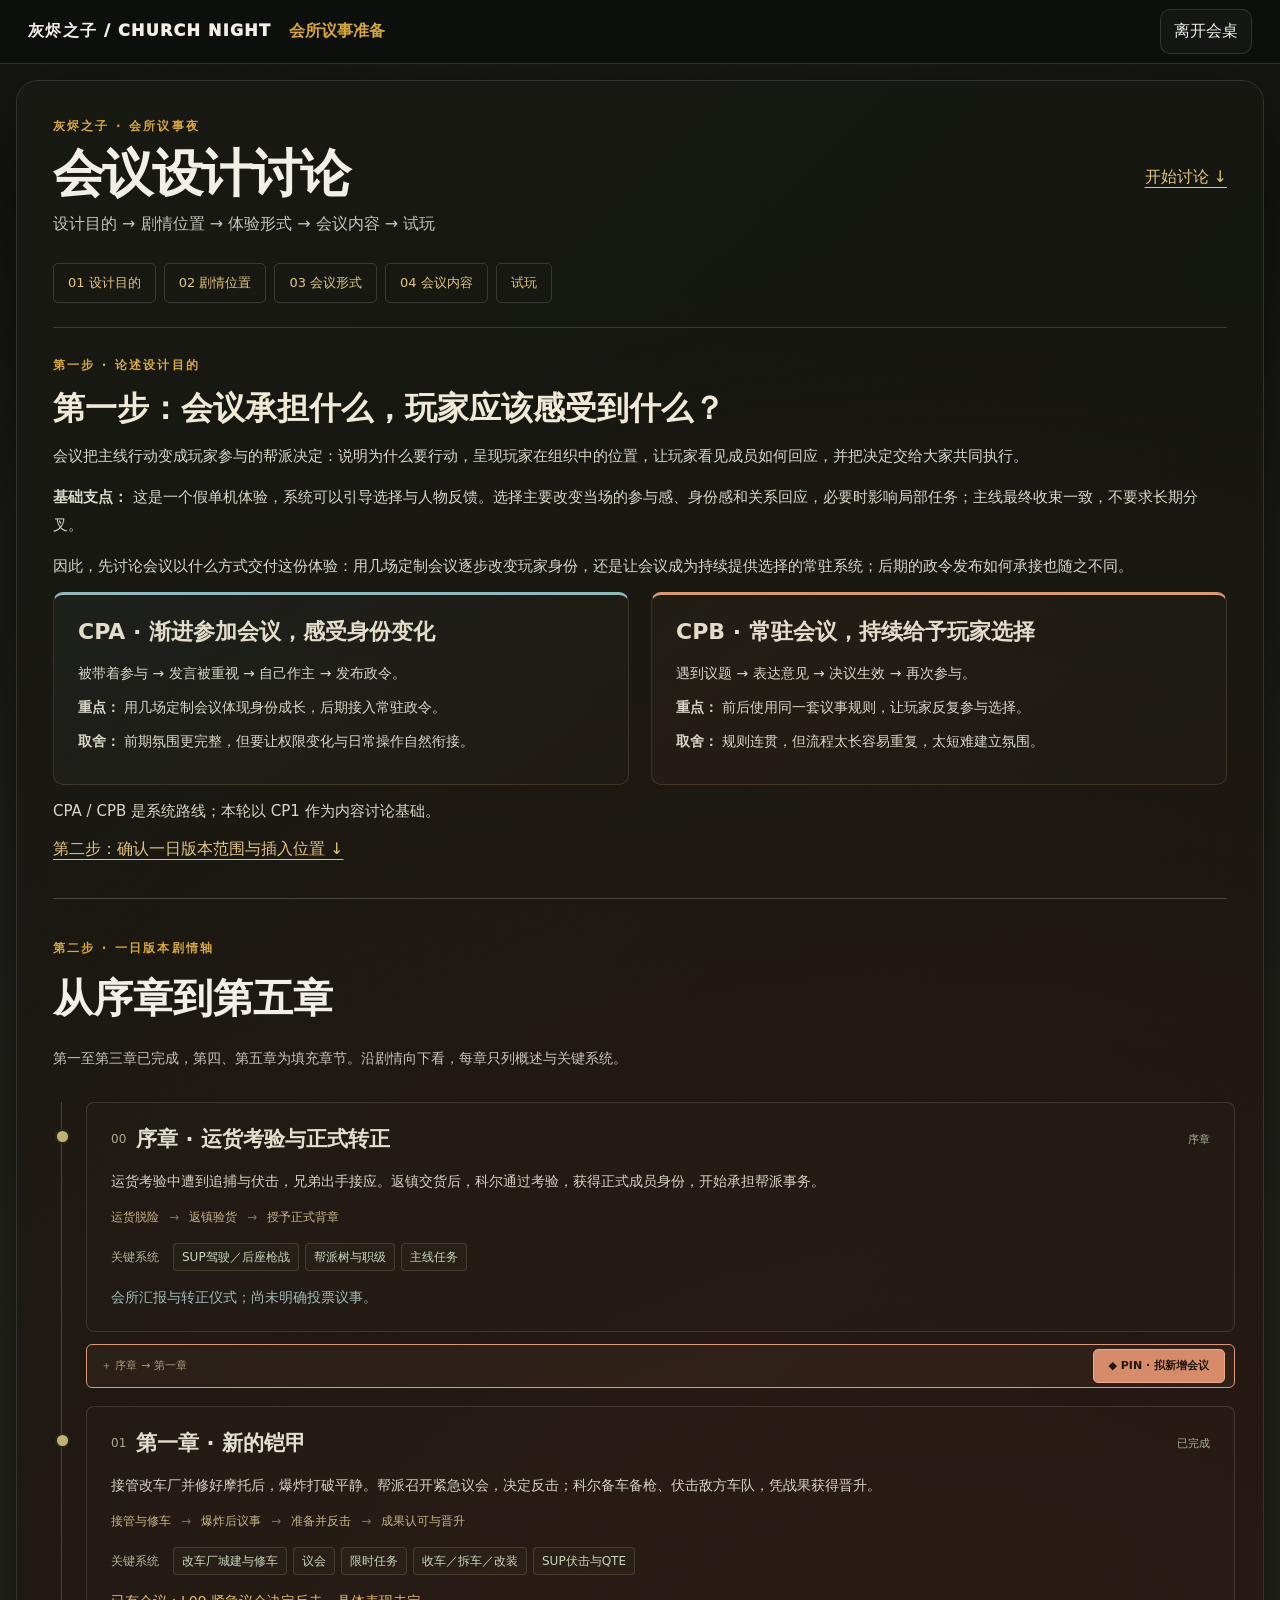
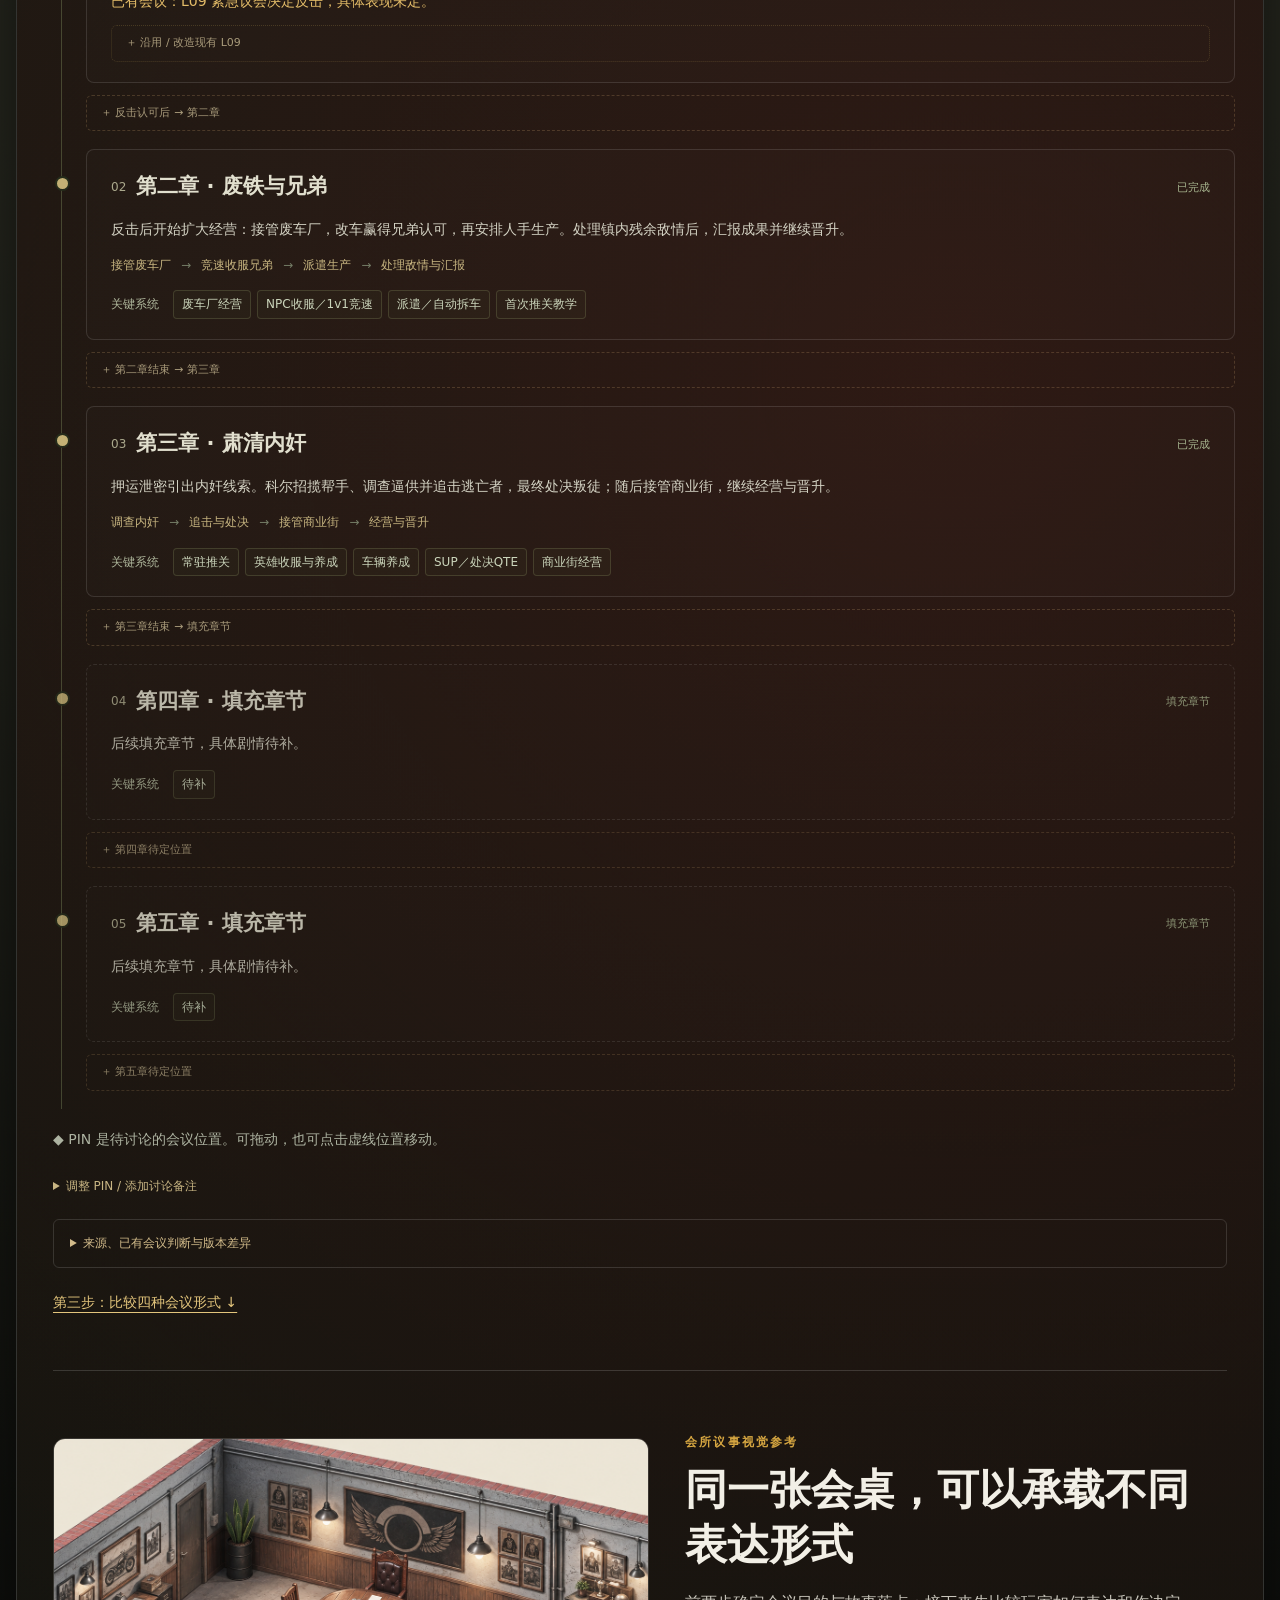
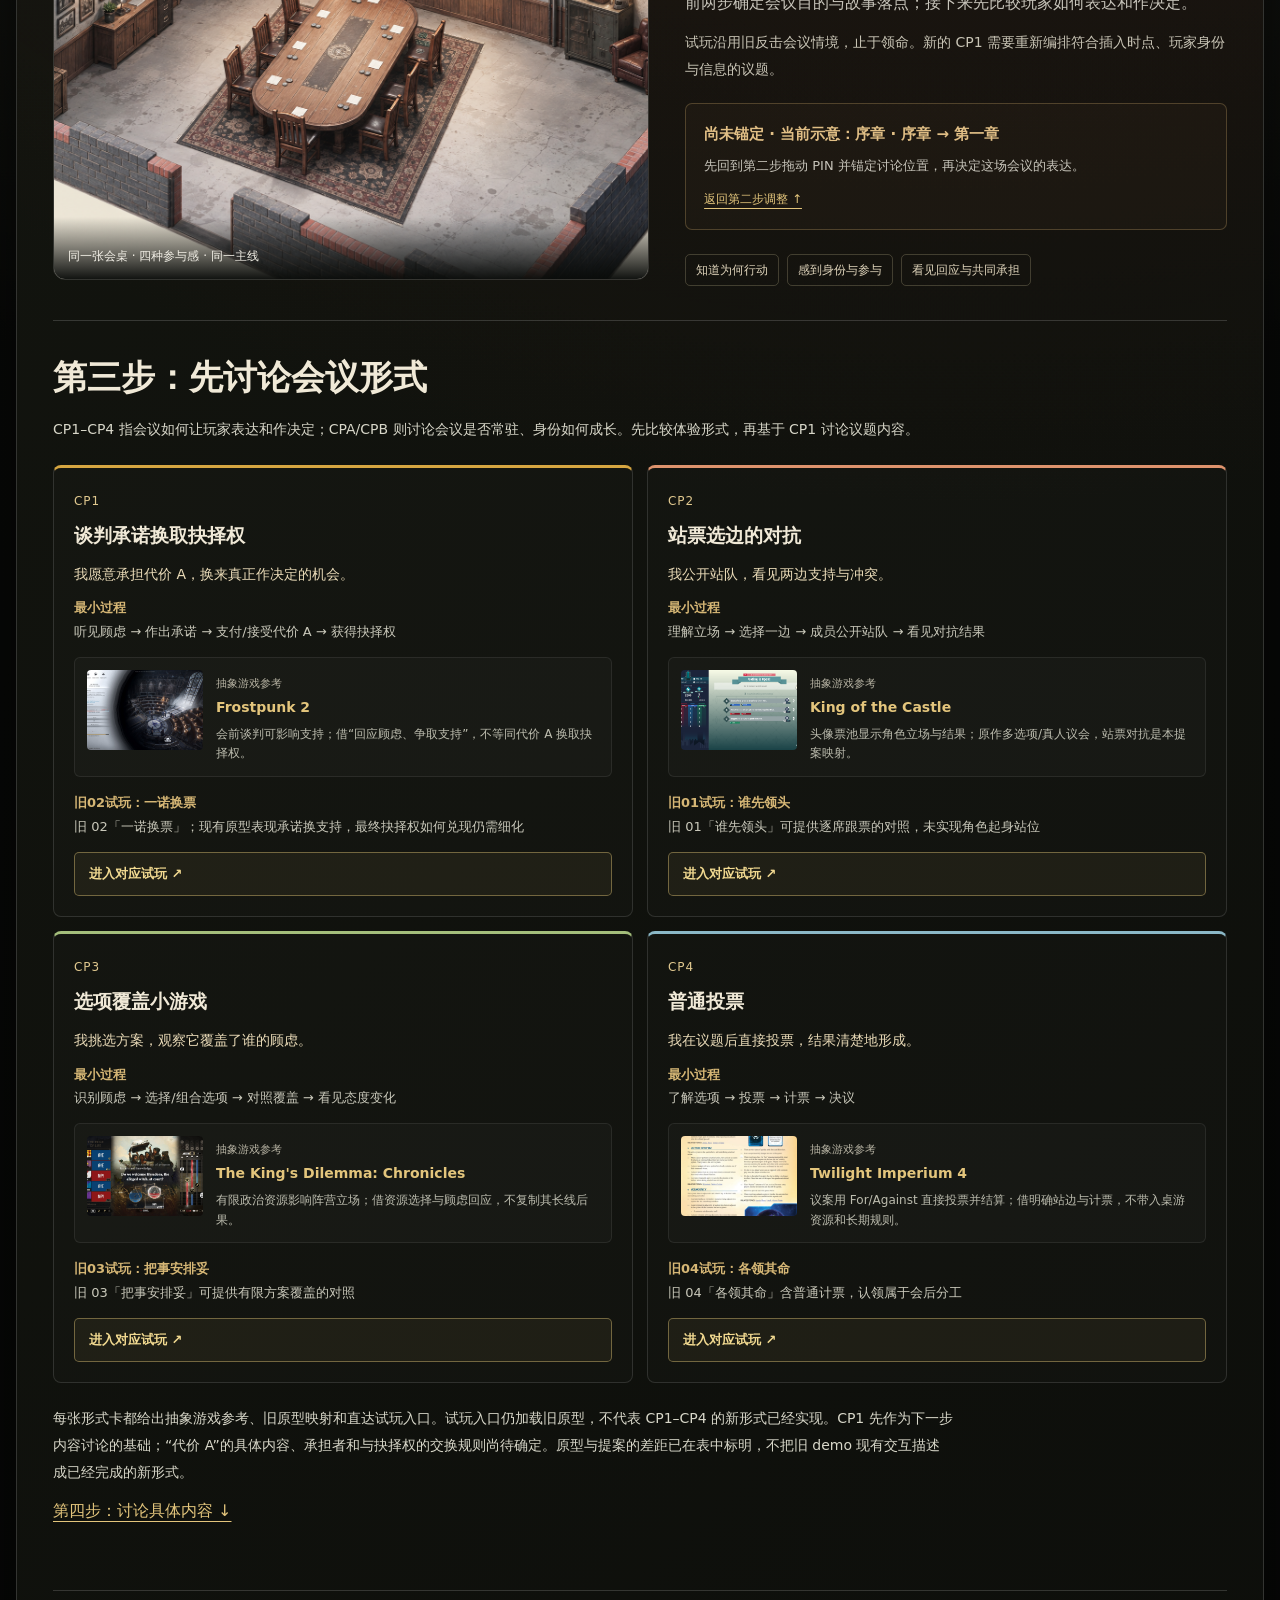
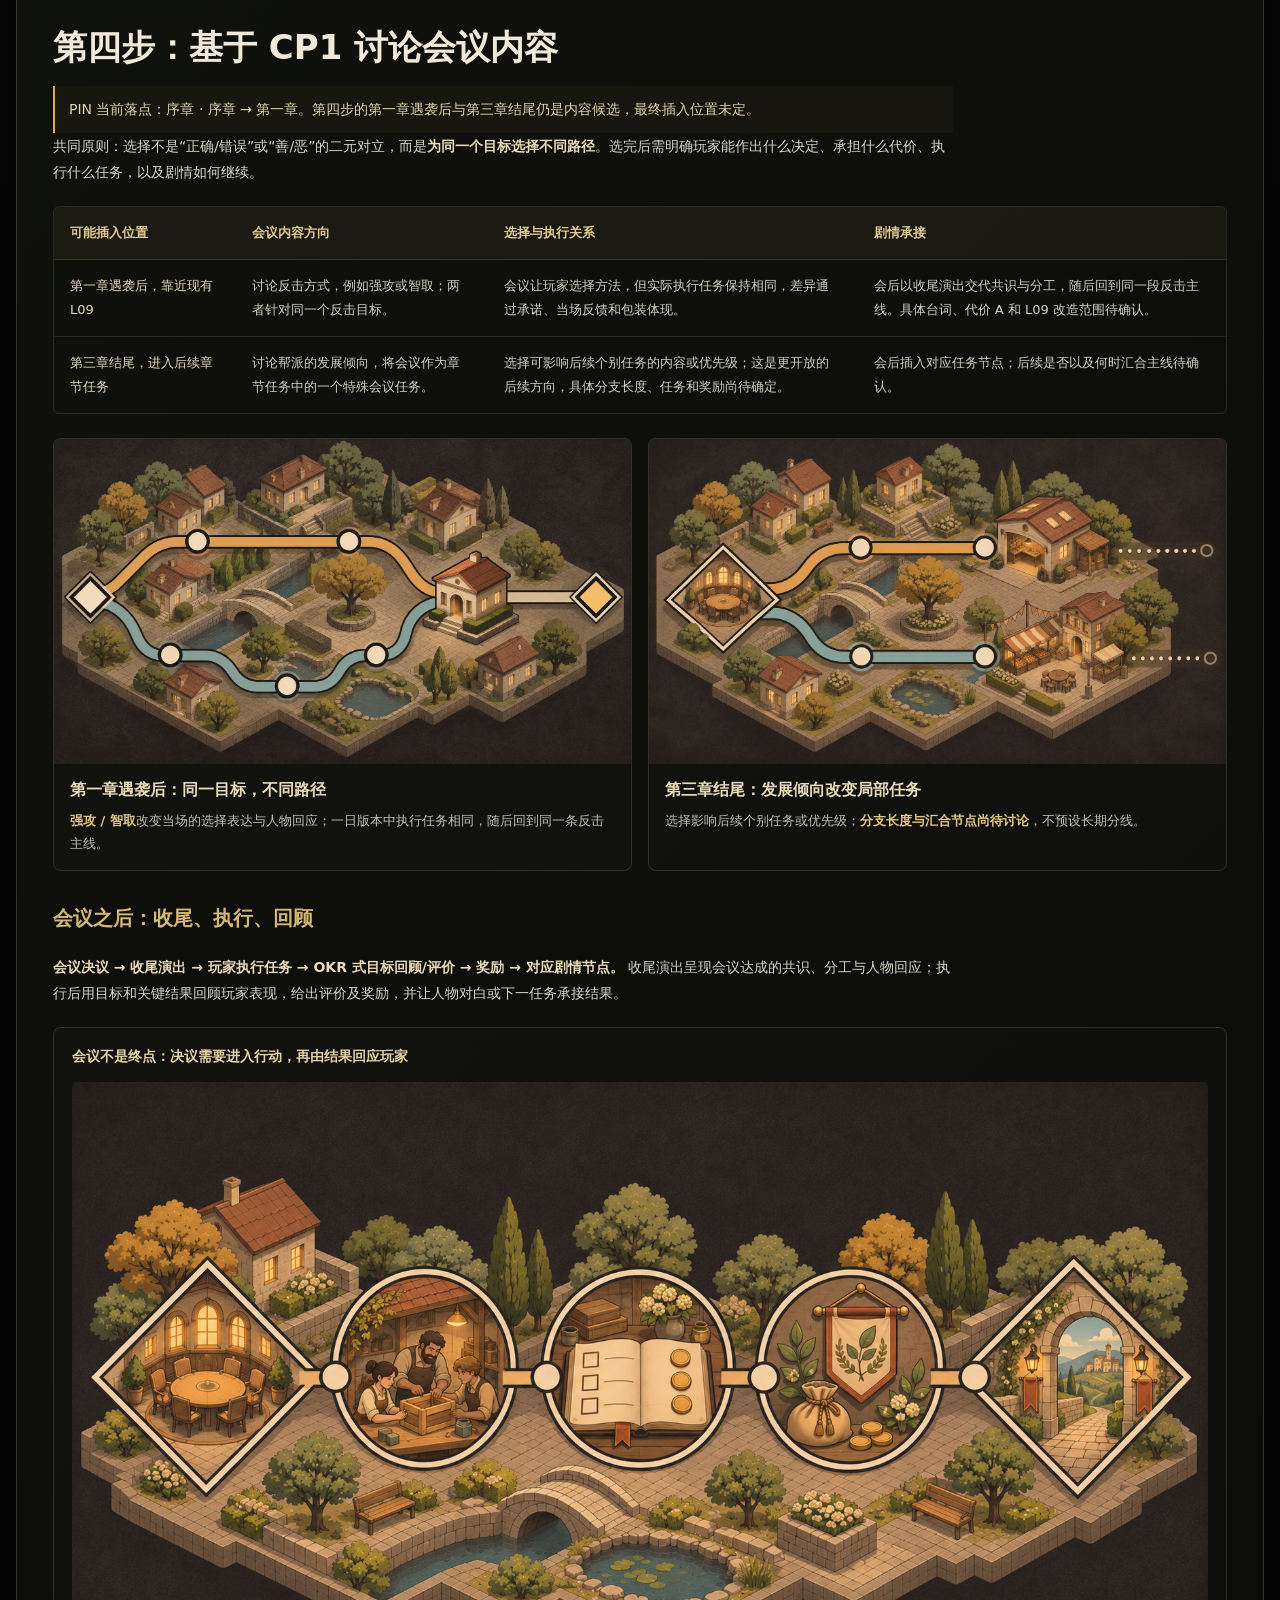
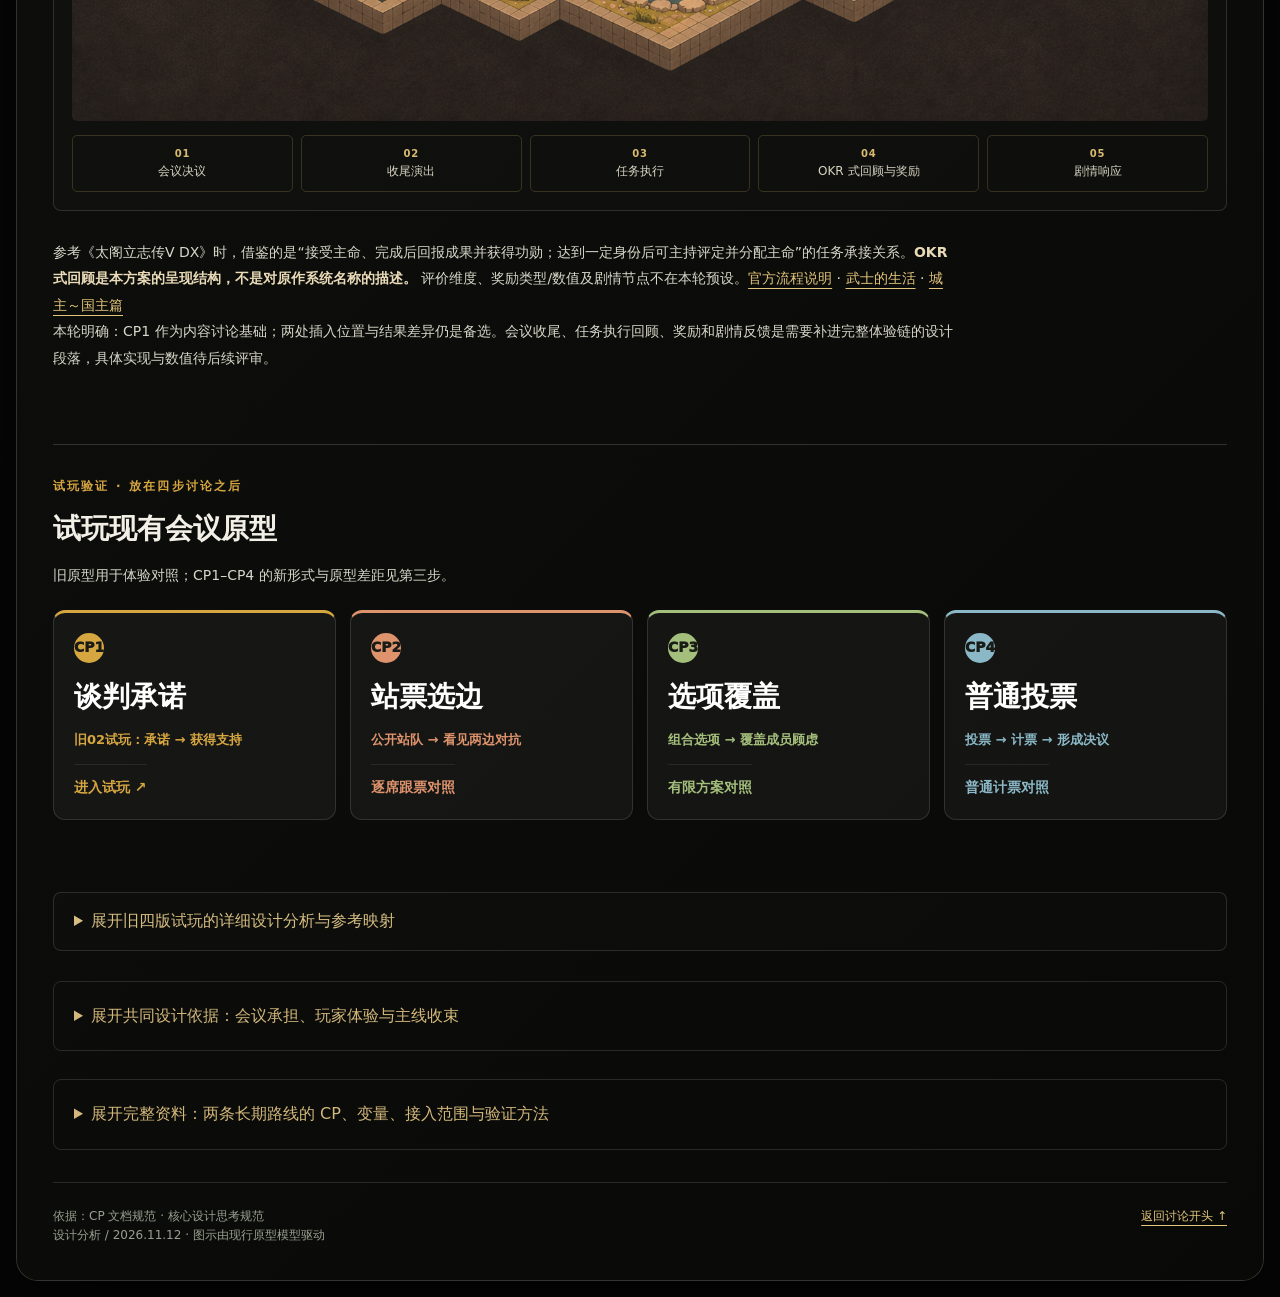
==== commit 0f46b135: "Add visual explanations to meeting content step" ====
--- a/playtest/index.html
+++ b/playtest/index.html
@@ -34,7 +34,7 @@
   <link rel="stylesheet" href="council-guide.css">
   <link rel="stylesheet" href="council-readability.css?v=536">
   <link rel="stylesheet" href="design-notes.css?v=20261116a">
-  <link rel="stylesheet" href="progression-notes.css?v=20261116d">
+  <link rel="stylesheet" href="progression-notes.css?v=20261116e">
   <link rel="stylesheet" href="scope-timeline.css?v=20261116d">
 </head>
 <body>
@@ -83,7 +83,8 @@
 <script src="council-model.js?v=536"></script>
 <script src="council-actions.js?v=536"></script>
 <script src="design-notes.js?v=20261116d"></script>
-<script src="progression-notes.js?v=20261116d"></script>
+<script src="progression-notes.js?v=20261116e"></script>
+<script src="meeting-content-illustrations.js?v=20261116e"></script>
 <script src="meeting-timeline-data.js?v=20261116d"></script>
 <script src="scope-timeline.js?v=20261116d"></script>
 <script src="vote-views-four.js?v=20261116d"></script>
--- a/playtest/progression-notes.css
+++ b/playtest/progression-notes.css
@@ -63,10 +63,25 @@
 .meeting-content .cp-table table{min-width:880px}.meeting-content .cp-table th:first-child,.meeting-content .cp-table td:first-child{min-width:145px}
 .meeting-content h3{margin-top:30px;color:#d5b675;font-size:20px}
 .meeting-content>p strong{color:#eadbb8}.meeting-content>p a{color:#e1c67f}
+.content-visuals{margin:24px 0 32px}
+.content-visual-grid{display:grid;grid-template-columns:repeat(2,minmax(0,1fr));gap:16px}
+.content-visual-card{margin:0;overflow:hidden;border:1px solid #ffffff20;border-radius:8px;background:#ffffff04}
+.content-visual-card img{display:block;width:100%;aspect-ratio:16/9;object-fit:cover;background:#171813}
+.content-visual-card figcaption{padding:14px 16px}
+.content-visual-card h4{margin:0 0 7px;color:#eadbb8;font-size:16px;line-height:1.5}
+#menu .meeting-content .content-visual-card p{margin:0;font-size:13px;line-height:1.8;color:#bfc0b3}
+.content-visual-card p strong{color:#e2c77e}
+.content-followthrough{margin:20px 0 28px;padding:18px;border:1px solid #ffffff20;border-radius:8px;background:#ffffff04}
+.content-followthrough img{display:block;width:100%;aspect-ratio:16/9;object-fit:cover;border-radius:5px;background:#171813}
+.content-followthrough figcaption{margin:0 0 14px;color:#e4d3a5;font-size:14px;font-weight:800}
+.content-followthrough ol{display:grid;grid-template-columns:repeat(5,minmax(0,1fr));gap:8px;list-style:none;margin:14px 0 0;padding:0}
+.content-followthrough li{padding:10px 8px;border:1px solid #d2b16d35;border-radius:5px;text-align:center;color:#d8d4c2;font-size:12px;line-height:1.6}
+.content-followthrough li b{display:block;color:#d8ba70;font-size:10px;letter-spacing:.08em}
 .dn-legacy{margin:30px 0;padding:16px 20px;border:1px solid #ffffff20;border-radius:8px;background:#ffffff03}
 .dn-legacy>summary{cursor:pointer;color:#d6bd82}.dn-legacy[open]>summary{margin-bottom:20px;padding-bottom:12px;border-bottom:1px solid #ffffff20}
 @media(max-width:760px){.meeting-format-grid{grid-template-columns:1fr}.meeting-format-card{padding:16px}#menu .meeting-formats,#menu .meeting-content{padding:24px 0;margin:24px 0}.meeting-content .cp-table table{min-width:820px}}
 @media(max-width:420px){.form-reference{grid-template-columns:92px minmax(0,1fr);gap:10px;padding:9px}.form-reference h4{font-size:13px}}
+@media(max-width:760px){.content-visual-grid{grid-template-columns:1fr}.content-followthrough{padding:12px}.content-followthrough ol{grid-template-columns:repeat(2,minmax(0,1fr))}}
 
 /* Discussion first, playtest after the expression comparison. */
 #menu #meeting-position{margin-top:24px;padding-top:24px}
